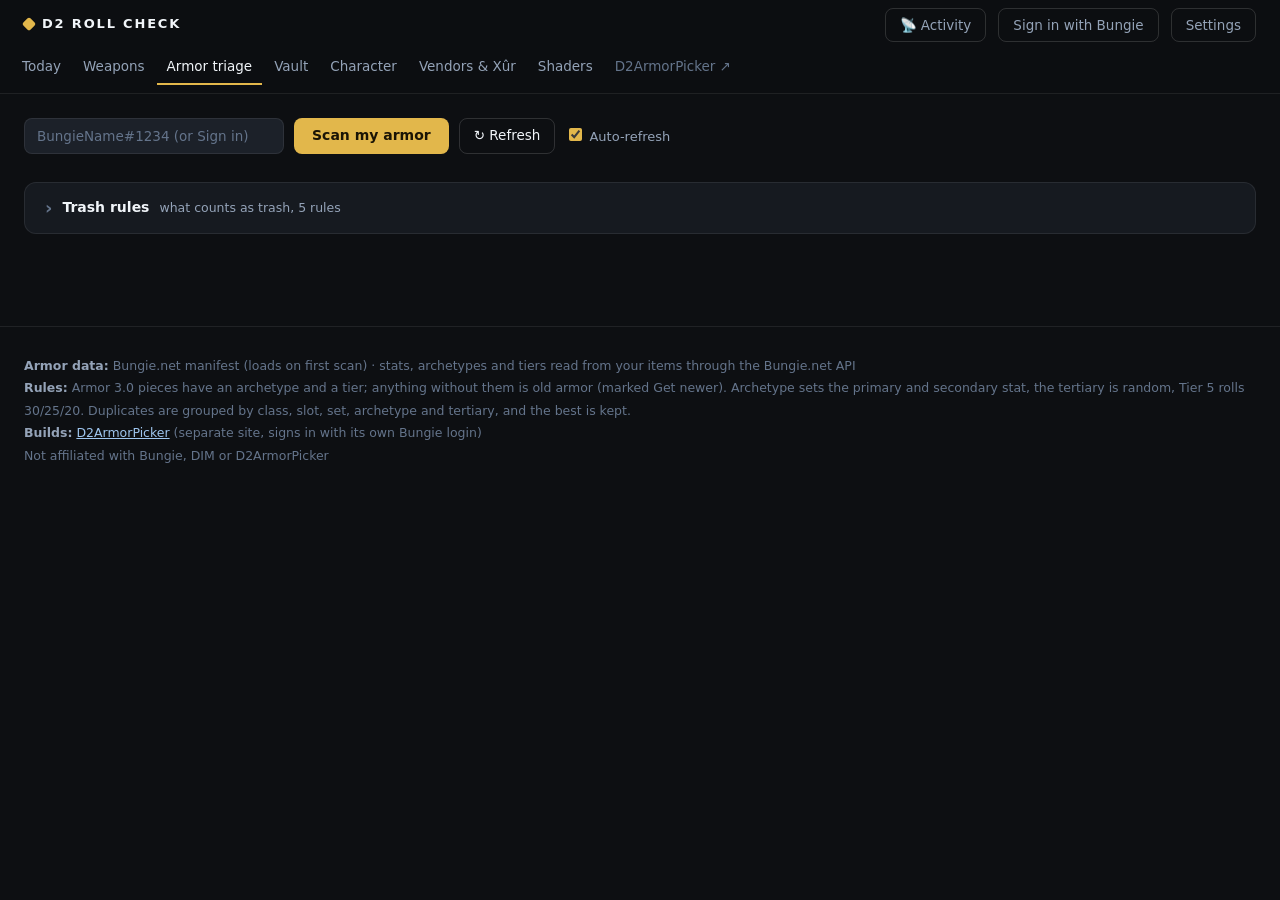
==== armor.html @ 3a16b79b "PvE vs PvP grades and graphs on every page, labels in postmaster and Activity, tier diamonds, space " ====
<!DOCTYPE html>
<html lang="en">
<head>
<meta charset="utf-8">
<meta name="viewport" content="width=device-width, initial-scale=1">
<title>D2 Roll Check · Armor triage</title>
<style>
  :root{ --bg:#0e1116; --panel:#161b22; --panel2:#1c232d; --line:#2a3340; --text:#e6e9ee; --dim:#8b95a5;
    --keep:#3fb37f; --trash:#d9534f; --legacy:#c98a2e; --review:#4aa3e8; --exotic:#ceae33; }
  *{box-sizing:border-box}
  body{margin:0;background:var(--bg);color:var(--text);font:14px/1.45 system-ui,-apple-system,"Segoe UI",Roboto,sans-serif}
  header{display:flex;align-items:center;gap:16px;padding:14px 22px;border-bottom:1px solid var(--line);background:var(--panel)}
  header h1{font-size:17px;margin:0;letter-spacing:.04em;text-transform:uppercase}
  .tabs{display:flex;gap:4px;margin-left:12px}
  .tab{background:none;border:1px solid transparent;color:var(--dim);padding:6px 12px;border-radius:6px;cursor:pointer;font:inherit;text-decoration:none}
  .tab.active{color:var(--text);border-color:var(--line);background:var(--panel2)}
  .spacer{flex:1}
  main{padding:18px 22px 20px;max-width:1500px;margin:0 auto}
  .bar{display:flex;flex-wrap:wrap;gap:10px;align-items:center;margin-bottom:12px}
  input,select{background:var(--panel2);border:1px solid var(--line);color:var(--text);padding:8px 10px;border-radius:6px;font:inherit}
  button.primary{background:#2f6fb0;border:0;color:#fff;padding:8px 16px;border-radius:6px;font:inherit;font-weight:600;cursor:pointer}
  button.primary:disabled{opacity:.5}
  button.ghost{background:none;border:1px solid var(--line);color:var(--dim);padding:7px 12px;border-radius:6px;font:inherit;cursor:pointer}
  button.ghost:hover{color:var(--text)}
  #status{color:var(--dim);font-size:13px;min-height:20px;margin-bottom:10px;white-space:pre-line}
  #status.err{color:var(--trash)}
  .dim-lbl{color:var(--dim);font-size:13px}
  .panel{background:var(--panel);border:1px solid var(--line);border-radius:8px;padding:12px 14px;margin-bottom:12px}
  .panel h3{margin:0 0 8px;font-size:14px}
  .rules{display:flex;flex-wrap:wrap;gap:6px 18px}
  .rules label{font-size:13px;display:flex;gap:6px;align-items:center}
  .help{font-size:12.5px;color:var(--dim);margin-top:8px}
  .chips{display:flex;gap:6px;flex-wrap:wrap}
  .chip{border:1px solid var(--line);background:var(--panel);color:var(--dim);padding:5px 11px;border-radius:999px;cursor:pointer;font-size:13px}
  .chip.on{color:var(--text);border-color:var(--text)} .chip b{margin-left:4px}
  .grid{display:grid;grid-template-columns:repeat(auto-fill,minmax(360px,1fr));gap:10px}
  .card{position:relative;background:var(--panel);border:1px solid var(--line);border-left:4px solid var(--dim);border-radius:8px;padding:12px 12px 12px 34px;display:flex;gap:12px}
  .card.keep{border-left-color:var(--keep)} .card.trash{border-left-color:var(--trash)}
  .card.legacy{border-left-color:var(--legacy)} .card.review{border-left-color:var(--review)}
  .card.picked{outline:2px solid #2fd3c8;outline-offset:-1px}
  .pickbox{position:absolute;left:9px;top:14px} .pickbox input{width:17px;height:17px;accent-color:#2fd3c8;cursor:pointer}
  .card img.icon{width:52px;height:52px;border-radius:4px;flex:none;background:#000}
  .card .body{flex:1;min-width:0}
  .top{display:flex;justify-content:space-between;gap:8px;align-items:baseline}
  .name{font-weight:650;font-size:15px}
  .meta{color:var(--dim);font-size:12px}
  .badge{font-size:11px;font-weight:700;letter-spacing:.06em;text-transform:uppercase;padding:2px 8px;border-radius:4px;white-space:nowrap}
  .badge.keep{background:var(--keep);color:#04140b} .badge.trash{background:var(--trash);color:#fff}
  .badge.legacy{background:var(--legacy);color:#1a1000} .badge.review{background:var(--review);color:#041320}
  .pills{display:flex;flex-wrap:wrap;gap:4px;margin-top:6px}
  .pill{font-size:11.5px;padding:1px 7px;border-radius:4px;border:1px solid var(--line);color:#c9d1db}
  .pill.tier5{border-color:#e8b84a;color:#e8b84a} .pill.tier4{border-color:#4aa3e8;color:#4aa3e8} .pill.exotic{border-color:var(--exotic);color:var(--exotic)}
  .stats{display:grid;grid-template-columns:repeat(6,1fr);gap:4px;margin-top:8px}
  .st{font-size:11px;color:var(--dim);text-align:center}
  .st b{display:block;font-size:13px;color:var(--text)} .st.arch b{color:#e8b84a} .st.tert b{color:#9fc6ef}
  .st i{display:block;height:3px;background:#2a3038;border-radius:2px;margin-top:2px;overflow:hidden} .st i span{display:block;height:100%;background:#c9d1db}
  .reason{font-size:12.5px;margin-top:6px}
  .mynote{font-size:12.5px;color:#e6d9a8;margin-top:4px}
  .actions{margin-top:8px;display:flex;gap:6px;flex-wrap:wrap;align-items:center}
  .actions button{background:none;border:1px solid var(--line);color:var(--dim);font:inherit;font-size:12px;padding:3px 8px;border-radius:4px;cursor:pointer}
  .actions button:hover{color:var(--text)} .actions button:disabled{opacity:.45;cursor:default}
  .tagboxes{display:flex;flex-wrap:wrap;gap:4px;flex-basis:100%}
  .tagbox{display:inline-flex;align-items:center;gap:4px;font-size:12px;padding:3px 8px;border:1px solid var(--line);border-radius:4px;color:var(--dim);cursor:pointer}
  .tagbox input{width:13px;height:13px;margin:0}
  .tagbox.on{color:var(--text)}
  .tagbox.on.t-favorite{border-color:#e8b84a;color:#e8b84a} .tagbox.on.t-keep{border-color:#3fb37f;color:#3fb37f}
  .tagbox.on.t-infuse{border-color:#4aa3e8;color:#4aa3e8} .tagbox.on.t-junk{border-color:#d9534f;color:#d9534f} .tagbox.on.t-archive{border-color:#8b95a5;color:#c9d1db}
  .tagapply{font:inherit;font-size:12px;padding:3px 10px;border-radius:4px;border:1px solid var(--line);background:none;color:var(--dim);cursor:pointer}
  .tagapply:disabled{opacity:.4;cursor:default}
  .tagapply.ready:not(:disabled){background:#2f6fb0;border-color:#2f6fb0;color:#fff;font-weight:600}
  body:not(.authed) .needauth{display:none!important}
  .bulkbar{position:fixed;left:50%;bottom:16px;transform:translateX(-50%);z-index:40;display:flex;flex-wrap:wrap;gap:8px;align-items:center;max-width:calc(100% - 32px);
    background:#161b22;border:1px solid #2fd3c8;border-radius:10px;padding:10px 14px;box-shadow:0 10px 30px #000c}
  .bulkbar .sep{width:1px;height:22px;background:var(--line)}
  .hidden{display:none!important}
  .pill.new{border-color:#2b6b50;color:#3fb37f} .pill.old{border-color:#7a5a1a;color:#e0a948}
  .card{cursor:pointer} .card:hover{border-color:#3a4656}
  .modal{position:fixed;inset:0;background:rgba(5,7,10,.78);z-index:50;display:flex;align-items:flex-start;justify-content:center;overflow:auto;padding:24px}
  .dpanel{position:relative;width:min(1200px,100%);background:#12161c;border:1px solid var(--line);border-radius:10px;padding:0 0 18px}
  .dhead{position:relative;display:flex;gap:14px;align-items:center;padding:18px 20px;border-bottom:1px solid var(--line);border-radius:10px 10px 0 0;background:linear-gradient(90deg,#12161cee 40%,#12161c99),var(--shot) center/cover}
  .dicon{width:64px;height:64px;border:2px solid #e8b84a;border-radius:4px}
  .dname{font-size:22px;font-weight:700;display:flex;gap:10px;align-items:center}
  .dclose{position:absolute;right:16px;top:16px}
  .dgrid{display:grid;grid-template-columns:280px 1fr 250px;gap:22px;padding:18px 20px}
  .dgrid h4{margin:0 0 10px;font-size:15px} .dgrid h4 small{color:var(--dim);font-weight:400;font-size:12px}
  .srow{margin-bottom:10px} .shead{display:flex;justify-content:space-between;font-size:13.5px;color:#c9d1db}
  .shead .a{color:#e8b84a} .shead .t{color:#9fc6ef}
  .sbar{position:relative;height:6px;background:#2a3038;border-radius:3px;margin-top:4px;overflow:hidden}
  .sbar i{position:absolute;left:0;top:0;bottom:0;background:#e6e9ee} .sbar i.mod{background:#4aa3e8;opacity:.6}
  table.cmp{width:100%;border-collapse:collapse;font-size:12.5px}
  table.cmp th,table.cmp td{padding:6px 6px;border-bottom:1px solid var(--line);text-align:center}
  table.cmp th:first-child,table.cmp td:first-child{text-align:left}
  table.cmp tr.me{background:#1c2a36} table.cmp tr{cursor:pointer} table.cmp tr:hover td{background:#18202a}
  .dside{display:flex;flex-direction:column;gap:8px} .dside button{width:100%}
  .dside textarea{width:100%;min-height:80px;background:var(--panel2);border:1px solid var(--line);color:var(--text);border-radius:6px;padding:8px;font:inherit;font-size:13px;resize:vertical}
  .verdictbox{border:1px solid var(--line);border-radius:8px;padding:10px 12px;margin-bottom:12px;font-size:13px}
  @media (max-width:1000px){ .dgrid{grid-template-columns:1fr} }
  .fgrid{display:grid;grid-template-columns:1fr 1fr;gap:8px 28px}
  .frow{display:flex;gap:10px;align-items:center;flex-wrap:wrap}
  .flbl{width:74px;flex:none;font-size:11.5px;letter-spacing:.08em;text-transform:uppercase;color:var(--dim)}
  .chip.cls-0.on{border-color:#d9534f;color:#ff8a85} .chip.cls-1.on{border-color:#4aa3e8;color:#8cc8ff} .chip.cls-2.on{border-color:#e8b84a;color:#f0d08a}
  .setpick{position:relative;flex:1;display:flex;flex-wrap:wrap;gap:4px;align-items:center;background:var(--panel2);border:1px solid var(--line);border-radius:6px;padding:4px 30px 4px 6px;min-height:38px}
  .setpick:focus-within{border-color:#2fd3c8}
  .setpick input{border:0;background:none;padding:4px;flex:1;min-width:120px;outline:none}
  .setchips{display:flex;flex-wrap:wrap;gap:4px}
  .setchip{background:#173a3a;color:#5fe3d8;border-radius:4px;padding:2px 8px;font-size:12.5px;display:inline-flex;gap:6px;align-items:center}
  .setchip b{cursor:pointer;font-weight:400}
  .sx{position:absolute;right:6px;top:6px;background:none;border:0;color:var(--dim);font-size:18px;cursor:pointer}
  .setlist{position:absolute;left:0;right:0;top:calc(100% + 4px);max-height:300px;overflow:auto;background:#161b22;border:1px solid var(--line);border-radius:8px;z-index:30;padding:6px;box-shadow:0 10px 24px #000a}
  .setopt{padding:8px 10px;border-radius:6px;cursor:pointer;font-size:13.5px;display:flex;justify-content:space-between}
  .setopt:hover{background:#222a35} .setopt.on{background:#173a3a;color:#5fe3d8} .setopt small{color:var(--dim)}
  .cov{border-collapse:collapse;font-size:12.5px;margin:6px 0 4px}
  .cov th,.cov td{padding:5px 8px;border:1px solid var(--line);text-align:center}
  .cov th{color:var(--dim);font-weight:500} .cov td:first-child{text-align:left;color:#c9d1db}
  .cov td.t5{background:#3a2f10;color:#e8b84a;font-weight:700} .cov td.t4{background:#12304a;color:#8cc8ff}
  .cov td.tlow{background:#1e2228;color:var(--dim)} .cov td.none{color:#6b4d4d}
  .cov td[data-f]{cursor:pointer} .cov td[data-f]:hover{outline:1px solid #2fd3c8}
  .getcols{display:grid;grid-template-columns:repeat(auto-fit,minmax(280px,1fr));gap:14px;margin-top:10px}
  .getbox{background:var(--panel2);border:1px solid var(--line);border-radius:8px;padding:10px 12px;font-size:13px}
  .getbox h4{margin:0 0 6px;font-size:13.5px} .getbox ul{margin:0;padding-left:18px} .getbox li{margin:3px 0}
  @media (max-width:1000px){ .fgrid{grid-template-columns:1fr} }
  .energy{display:flex;gap:10px;align-items:center;font-size:12.5px;color:var(--dim);margin-bottom:8px}
  .ebar{display:flex;gap:3px} .ebar i{width:16px;height:8px;border:1px solid #556;border-radius:2px} .ebar i.on{background:#e6e9ee;border-color:#e6e9ee}
  .modslots{display:flex;flex-wrap:wrap;gap:6px}
  .modslot{display:flex;gap:8px;align-items:center;background:var(--panel2);border:1px solid var(--line);border-radius:6px;padding:5px 9px 5px 5px;color:var(--text);font:inherit;font-size:12.5px;cursor:pointer;text-align:left;max-width:240px}
  .modslot img{width:34px;height:34px;border-radius:3px;flex:none} .modslot small{display:block;color:var(--dim);font-size:11px}
  .modslot.open{border-color:#2fd3c8} .modslot.new{border-color:#e8b84a;box-shadow:0 0 0 1px #e8b84a55}
  .modchanges{font-size:12.5px;color:#f0c060;margin-top:8px}
  .modpicker{margin-top:10px;border:1px solid var(--line);border-radius:8px;padding:8px;background:#0f1318}
  .modpicker input{width:100%;margin-bottom:8px}
  .mlist{display:grid;grid-template-columns:repeat(auto-fill,minmax(230px,1fr));gap:6px;max-height:320px;overflow:auto}
  .mopt{display:flex;gap:8px;align-items:flex-start;text-align:left;background:var(--panel2);border:1px solid var(--line);border-radius:6px;padding:6px;color:var(--text);font:inherit;font-size:12.5px;cursor:pointer}
  .mopt:hover{border-color:#3a4656} .mopt.on{border-color:#2fd3c8}
  .mopt img{width:32px;height:32px;border-radius:3px;flex:none} .mopt small{display:block;color:var(--dim)} .mopt em{display:block;color:#9aa4b2;font-style:normal;font-size:11.5px;margin-top:2px}
  .authbanner{display:flex;gap:14px;align-items:center;justify-content:center;background:#3a2a10;border-bottom:1px solid #6b4d16;color:#f0d08a;padding:9px 16px;font-size:13.5px}
  .authbanner.soon{background:#1f2a36;border-color:#2b4f6b;color:#9fc6ef}
  .eqbadge{display:inline-block;margin-top:4px;font-size:12px;font-weight:600;color:#ffd27a;background:#3a2a10;border:1px solid #6b4d16;border-radius:4px;padding:1px 8px}
  .actions button.uneq{color:#ffd27a;border-color:#6b4d16}
  .stream{position:fixed;top:0;right:0;bottom:0;width:390px;max-width:100%;background:#12161c;border-left:1px solid var(--line);z-index:48;display:flex;flex-direction:column;box-shadow:-10px 0 30px #0009}
  .stream-head{display:flex;gap:8px;align-items:center;padding:12px 14px;border-bottom:1px solid var(--line)}
  #streamList{overflow:auto;flex:1;padding:8px 10px 20px}
  .sev{border:1px solid var(--line);border-radius:8px;padding:8px 10px;margin-bottom:6px;font-size:12.5px;background:var(--panel)}
  .sev.info{color:var(--dim)} .sev.gone{color:#c9d1db}
  .sev.drop{display:flex;gap:10px} .sev.drop img{width:44px;height:44px;border-radius:4px;flex:none;background:#000}
  .sev.unseen{border-color:#2fd3c8}
  .sb-body{flex:1;min-width:0} .sb-top{display:flex;justify-content:space-between;gap:6px;align-items:baseline}
  .sw{float:right;color:var(--dim);font-size:11px;margin-left:8px}
  .sloc{margin-top:3px;color:#c9d1db} .sloc.pm{color:#ffd27a;font-weight:600}
  .sbtn{display:flex;gap:5px;flex-wrap:wrap;margin-top:6px}
  .sbtn button,.sbtn a{background:none;border:1px solid var(--line);color:var(--dim);font:inherit;font-size:12px;padding:2px 8px;border-radius:4px;cursor:pointer;text-decoration:none}
  .sbtn button:hover,.sbtn a:hover{color:var(--text)}
  .sb{font-size:10.5px;font-weight:700;letter-spacing:.05em;text-transform:uppercase;padding:1px 6px;border-radius:3px;white-space:nowrap;background:#3a4656;color:#fff}
  .sb-god{background:#e8b84a;color:#1a1300} .sb-close{background:#4aa3e8;color:#041320} .sb-trash{background:#d9534f}
  .sb-exotic{background:#ceae33;color:#1a1300} .sb-keep{background:#3fb37f;color:#04140b} .sb-legacy{background:#c98a2e;color:#1a1000} .sb-review{background:#4aa3e8;color:#041320}
  .scount{background:#2fd3c8;color:#04201e;border-radius:999px;padding:0 6px;font-size:11px;margin-left:4px}
  .eqbadge.pm{color:#9fe7ff;background:#10303a;border-color:#2b5f6b}
  .reason.dismantle{color:#ffb4b0}
  body.streampinned{padding-right:390px}
  body.streampinned .stream{box-shadow:none}
  body.streampinned .bulkbar{left:calc((100% - 390px) / 2)}
  body.streampinned .toast{left:calc((100% - 390px) / 2)}
  body.streampinned .modal{right:390px}
  #streamPin.on{color:#2fd3c8;border-color:#2fd3c8}
  header{flex-wrap:wrap;row-gap:8px} header h1,header .tab,header button,header select,header #authStatus{white-space:nowrap}
  .toast{position:fixed;top:78px;left:50%;transform:translateX(-50%);background:var(--keep);color:#03140c;padding:8px 16px;border-radius:6px;font-weight:600;opacity:0;transition:opacity .2s;pointer-events:none;z-index:70}
  .toast.show{opacity:1}
  .sitefoot{max-width:1500px;margin:30px auto 0;padding:16px 22px 160px;border-top:1px solid var(--line);color:var(--dim);font-size:12.5px;line-height:1.7}
  .sitefoot a{color:#9fc6ef} .sitefoot code{color:var(--text)}
  #charSel{padding:6px 8px;font-size:13px}
  .summary{display:grid;grid-template-columns:repeat(auto-fill,minmax(210px,1fr));gap:8px;margin-bottom:12px}
  .sum{background:var(--panel);border:1px solid var(--line);border-radius:8px;padding:10px 12px;font-size:13px}
  .sum b{font-size:18px;display:block}
  .skind{font-size:10px;color:var(--dim);border:1px solid var(--line);border-radius:3px;padding:0 5px;margin-right:4px;text-transform:uppercase;letter-spacing:.04em}
  .sb-new{background:#2fd3c8;color:#04201e}
  .metabar{display:flex; gap:6px; align-items:center; margin:10px 0 8px}
  .metanote{margin-left:auto; cursor:help}
  .mt{display:inline-block; font-size:10.5px; font-weight:700; padding:2px 7px; border-radius:6px; white-space:nowrap; cursor:help; border:1px solid transparent}
  .mt-S{background:rgba(226,183,75,.16); color:#E2B74B; border-color:rgba(226,183,75,.45)}
  .mt-A{background:rgba(63,179,127,.14); color:#5FD39B; border-color:rgba(63,179,127,.4)}
  .mt-B{background:rgba(91,168,230,.12); color:#8CC8FF; border-color:rgba(91,168,230,.35)}
  .mt-C{background:rgba(255,255,255,.04); color:#94A3B8; border-color:rgba(255,255,255,.12)}
  .mpill{display:inline-block; font-size:10px; font-weight:700; padding:1px 6px; border-radius:999px; margin-left:4px; border:1px solid transparent; vertical-align:1px; cursor:help}
  table.cov.spot td.want{box-shadow:inset 0 0 0 2px rgba(226,183,75,.55); background:rgba(226,183,75,.08); color:#E2B74B}
  .metasum{margin:6px 0 2px; color:#E2B74B}
  .setwhy{font-size:12px; color:#CBD5E1; margin:2px 0}
  .setmiss{margin-top:10px; padding-top:8px; border-top:1px solid var(--line); display:flex; flex-direction:column; gap:4px}
  .setmrow{font-size:12.5px}
  .setbar{display:flex; align-items:center; gap:8px; flex-wrap:wrap; margin-bottom:6px} .setbar h4{margin:0} .setbar .chips{margin-left:auto; display:flex; gap:4px} .setbar .chip{font-size:11px; padding:2px 8px}
  .getbox ul.setprog{list-style:none; padding:0; margin:0} .setrow{padding:12px 0; border-top:1px solid var(--line); margin:0} .setrow:first-child{border-top:0; padding-top:4px} .setrow.hidden{display:none}
  .sethead{display:flex; align-items:baseline; gap:6px; flex-wrap:wrap} .setcount{font-variant-numeric:tabular-nums; font-weight:700}
  .setbadges{display:flex; gap:5px; align-items:center; flex-wrap:wrap; margin:4px 0 3px} .setsrc{font-size:11.5px}
  .sbadge{display:inline-block; font-size:10.5px; font-weight:700; padding:1px 7px; border-radius:6px; white-space:nowrap; cursor:help; border:1px solid transparent}
  .mt-none{background:transparent; color:#64748B; border:1px dashed rgba(255,255,255,.14); font-weight:600}
  .setbonus{display:flex; flex-direction:column; gap:1px; font-size:12px; color:#AEB8C6; margin:2px 0} .setbonus b{color:#E2E8F0; font-size:11px; margin-right:2px}
  @media (min-width:900px){ .getcols{grid-template-columns:repeat(2,minmax(0,1fr))} }
  @media (min-width:1200px){ .getcols{grid-template-columns:minmax(0,1.1fr) minmax(0,1.1fr) minmax(0,.8fr)} }
  .getcols{gap:20px; margin-top:16px; align-items:start} .getcols>.getbox{padding:20px}
  .getcols .getbox h4{font-size:14px}
  .noT5{display:flex; align-items:center; gap:8px; flex-wrap:wrap; margin-top:14px; padding:10px 14px; border:1px solid rgba(226,183,75,.3); background:rgba(226,183,75,.06); border-radius:8px; font-size:13px}
  .noT5 b{margin-right:4px; color:#E2B74B} .noT5s{padding:2px 9px; border-radius:999px; background:rgba(255,255,255,.05); border:1px solid var(--line); font-size:12px}
  .setfilt{display:flex; gap:8px; align-items:center; flex-wrap:wrap; margin:4px 0 8px} .setfilt input{flex:1; min-width:120px; padding:5px 9px; font-size:12.5px} .setfilt .chip{font-size:11px; padding:2px 8px}
  .sname{cursor:help; min-width:0; overflow:hidden; text-overflow:ellipsis; white-space:nowrap}
  ul.toplist{list-style:none; padding:0; margin:0; display:flex; flex-direction:column; gap:8px}
  .toprow{padding:12px 14px; border:1px solid var(--line); border-radius:8px; background:rgba(255,255,255,.02); margin:0}
  .toprow .twhy{margin:6px 0 6px} .tfoot{display:flex; justify-content:space-between; gap:8px; font-size:11.5px; color:var(--dim)} .tfoot .setcount{font-weight:600}
  .shint{margin-top:10px; font-size:11.5px}
  .oxslot{margin-top:12px} .oxslot:first-of-type{margin-top:4px}
  .oxhead{font-size:10.5px; font-weight:700; letter-spacing:.08em; text-transform:uppercase; color:var(--dim); padding-bottom:4px; border-bottom:1px solid var(--line); margin-bottom:4px}
  .oxrow{display:flex; align-items:center; gap:6px; padding:5px 0; font-size:13px}
  .getcols>.getbox{min-width:0}
  .sethead .setcount{margin-left:2px} .setcount.c4{color:var(--keep)} .setcount.c2{color:#8CC8FF} .setcount.c1{color:#CBD5E1} .setcount.c0{color:#64748B}
  .sready{font-size:11.5px} .sready.c4{color:var(--keep)} .sready.c2{color:#8CC8FF} .sready.c1{color:var(--dim)}
  .spills{margin-left:auto; display:inline-flex; gap:3px; white-space:nowrap} .spills .mpill{margin-left:0}
  .setbon1{font-size:11.5px; color:#AEB8C6; white-space:nowrap; overflow:hidden; text-overflow:ellipsis; cursor:help; margin-top:2px} .setbon1 b{color:#E2E8F0; font-size:10.5px}
  .smiss{font-size:11.5px; margin-top:4px; color:var(--dim)}
  .twhy{font-size:12px; color:#CBD5E1; display:-webkit-box; -webkit-line-clamp:1; -webkit-box-orient:vertical; overflow:hidden; margin-top:2px; cursor:help}
  .tmeta{display:flex; gap:8px; min-width:0; white-space:nowrap} .tmeta .tsrc{flex:none} .tmeta .setbon1{margin:0; min-width:0} .tmeta .tsrc + .setbon1::before{content:'·'; margin-right:8px; color:var(--dim)}
  .trank{display:inline-grid; place-items:center; min-width:18px; height:18px; border-radius:5px; background:rgba(255,255,255,.06); font-size:11px; font-weight:700; color:#CBD5E1}
  .mpill.mt-none{background:transparent; color:#64748B; border:1px dashed rgba(255,255,255,.14)}
  .dupn{display:inline-block; font-size:11px; font-weight:700; padding:0 6px; border-radius:999px; background:rgba(226,183,75,.14); color:#E2B74B; margin-left:2px}
</style>
<link rel="stylesheet" href="theme.css">
<script src="config.js" onerror="this.remove()"></script>
<script src="rating.js"></script>
</head>
<body>
<header>
  <h1><a class="brand" href="index.html#home" title="Home overview">D2 Roll Check</a></h1>
  <nav class="tabs">
    <a class="nav" href="today.html">Today</a>
    <a class="nav" href="index.html#weapons">Weapons</a>
    <a class="nav active" href="armor.html">Armor triage</a>
    <a class="nav" href="vault.html">Vault</a>
    <a class="nav" href="character.html">Character</a>
    <a class="nav" href="vendors.html">Vendors &amp; Xûr</a>
    <a class="nav" href="shaders.html">Shaders</a>
    <a class="nav ext" href="https://d2armorpicker.com/" target="_blank" rel="noopener" title="Build loadouts from the armor you keep">D2ArmorPicker ↗</a>
  </nav>
  <div class="spacer"></div>
  <span id="authStatus" class="dim-lbl"></span>
  <select id="charSel" class="hidden" title="Character to pull armor to"></select>
  <button class="ghost" id="btnStream" title="New drops and dismantles">📡 Activity<b id="streamCount" class="scount hidden"></b></button>
  <button class="ghost" id="btnAuth">Sign in with Bungie</button>
  <a class="navbtn" href="index.html#settings" title="API key and lists are set on the Weapons page">Settings</a>
</header>
<div id="stream" class="stream hidden">
  <div class="stream-head"><b>📡 Activity Stream</b><span style="flex:1"></span>
    <label class="dim-lbl"><input type="checkbox" id="streamMute"> Mute pop-ups</label>
    <button class="ghost" id="streamPin" title="Dock the panel and move the page over so nothing is hidden">📌 Pin</button>
    <button class="ghost" id="streamClear">Clear</button><button class="ghost" id="streamClose">✕</button></div>
  <div class="dim-lbl" style="padding:0 14px 8px">New weapon and armor drops and dismantles found by each refresh. Tracks both on every page.</div>
  <div id="streamList"></div>
</div>
<div id="authBanner" class="authbanner hidden"><span id="authBannerText"></span><button class="primary" id="authBannerBtn">Sign in again</button></div>
<main>
  <div id="status"></div>
  <div class="bar">
    <input id="bungieName" placeholder="BungieName#1234 (or Sign in)" style="min-width:260px">
    <button class="primary" id="btnScan">Scan my armor</button>
      <button class="ghost" id="btnRefresh2" title="Re-read your inventory from Bungie (keeps your filters)">↻ Refresh</button>
      <label class="dim-lbl" title="Re-reads your inventory when you switch back to this tab, and every 60 seconds while it's open"><input type="checkbox" id="autoRefresh"> Auto-refresh</label>
      <span class="dim-lbl" id="lastScan"></span>
  </div>

  <details class="panel drawer">
    <summary>Trash rules <span class="dim-lbl">what counts as trash, 5 rules</span></summary>
    <div class="drawer-body">
    <div class="rules">
      <label><input type="checkbox" id="rDupes" checked> Duplicates: same class, slot, set, archetype and tertiary stat. Keep the best, trash the rest</label>
      <label><input type="checkbox" id="rOutclassed" checked> Tier 1 and 2 pieces when you own a Tier 4+ with the same class, slot and archetype</label>
      <label><input type="checkbox" id="rLegacy"> Old armor (pre Edge of Fate, no archetype): mark as Trash instead of Get newer</label>
      <label><input type="checkbox" id="rExoticDupes" checked> Duplicate exotics: keep the best copy of each</label>
      <label><input type="checkbox" id="rLocked" checked> Never trash locked pieces</label>
    </div>
    <div class="help">Stats are compared without mods, masterwork or tuning, so two pieces are judged on their real roll. "Best" means higher tier, then higher total stats, then higher power. Exotic class items are marked Review because their value is the perk pair, not stats.</div>
  </div>
  </details>

  <div id="summary" class="summary hidden"></div>

  <div class="panel hidden" id="getPanel">
    <div class="bar" style="margin:0 0 6px"><h3 style="margin:0">Gear to get</h3><div class="chips" id="getTabs"></div></div>
    <div id="getBody"></div>
  </div>

  <div class="panel hidden" id="toolbar">
    <div class="fgrid">
      <div class="frow"><span class="flbl">Class</span><div class="chips" id="fCls"></div></div>
      <div class="frow"><span class="flbl">Slot</span><div class="chips" id="fSlot"></div></div>
      <div class="frow"><span class="flbl">Rarity</span><div class="chips" id="fRar"></div></div>
      <div class="frow"><span class="flbl">Set</span><div class="setpick" id="setPick"><div class="setchips" id="setChips"></div><input id="setInput" placeholder="Type or pick sets..." autocomplete="off"><button class="sx" id="setClear" title="Clear sets">×</button><div class="setlist hidden" id="setList"></div></div></div>
      <div class="frow"><span class="flbl">Type</span><div class="chips" id="fFeat"></div></div>
      <div class="frow"><span class="flbl">Archetype</span><div class="chips" id="fArch"></div></div>
      <div class="frow"><span class="flbl">Verdict</span><div class="chips" id="vChips"></div></div>
      <div class="frow"><span class="flbl">Search</span><input id="filterText" placeholder="name, archetype, set, stat" style="flex:1">
        <select id="sort"><option value="verdict">Sort: verdict</option><option value="group">Sort: class, slot, archetype</option><option value="total">Sort: total stats</option><option value="tier">Sort: tier</option><option value="set">Sort: set</option></select>
        <button class="ghost" id="fReset">Reset filters</button></div>
    </div>
    <div id="fCount" class="dim-lbl" style="margin:8px 0 10px"></div>
    <div class="bar" style="margin:0">
      <button class="ghost needauth" id="btnPullTrash" title="Moves trash for the selected character's class to that character, up to 9 per slot, so you can dismantle it in game">⬇ Pull trash to character</button>
      <button class="ghost needauth" id="btnLockKeep">🔒 Lock all keepers</button>
    </div>
    <details class="drawer" style="margin-top:12px;border:1px solid var(--line);border-radius:var(--radius-sm)">
      <summary>DIM sync <span class="dim-lbl">CSV export for DIM, copy DIM searches</span></summary>
      <div class="drawer-body">
        <button class="ghost" id="btnCsv">Export DIM tags (CSV)</button>
        <button class="ghost" id="btnSearchTrash">Copy DIM search: trash armor</button>
        <button class="ghost" id="btnSearchKeep">Copy DIM search: keepers</button>
        <label class="dim-lbl"><input type="checkbox" id="tagLockSync"> Apply also locks favorite/keep, unlocks junk</label>
        <div class="help">Suggested tags: keepers get no tag (or what you set), trash gets <b>junk</b>. Tick tags on a card and click Apply to change them. To send tags to DIM: Export, then in DIM Settings → Spreadsheets → Import tags/notes from CSV. After clearing trash, open <a href="https://d2armorpicker.com/" target="_blank" rel="noopener" style="color:#9fc6ef">D2ArmorPicker</a> to build loadouts from what's left.</div>
      </div>
    </details>
  </div>

  <div class="grid" id="grid"></div>
</main>
<footer class="sitefoot" id="sitefoot">Data: Bungie.net API</footer>

<div id="detail" class="modal hidden"><div class="dpanel" id="dbody"></div></div>
<div id="bulkbar" class="bulkbar hidden">
  <b id="bulkCount">0 selected</b>
  <span class="dim-lbl">Tag:</span><span id="bulkTags" class="tagboxes" style="flex-basis:auto"></span>
  <span class="sep"></span>
  <button class="ghost needauth" id="bulkLock">🔒 Lock</button>
  <button class="ghost needauth" id="bulkUnlock">🔓 Unlock</button>
  <button class="ghost needauth" id="bulkPull">Pull</button>
  <button class="ghost needauth" id="bulkVault">To vault</button>
  <span class="sep"></span>
  <button class="ghost" id="bulkAll">Select all shown</button>
  <button class="ghost" id="bulkNone">Clear selection</button>
</div>

<script>
/* ===================== shared helpers (same storage as the Weapons page) ===================== */
const $ = id => document.getElementById(id);
const esc = s => String(s ?? '').replace(/[&<>"]/g, c => ({ '&':'&amp;', '<':'&lt;', '>':'&gt;', '"':'&quot;' }[c]));
// Hosted site: config.js (written by the deploy workflow from repo secrets) supplies the shared Bungie app's key and client_id.
// When it's there it wins over anything saved in this browser; without it (localhost) Settings works as before.
const SITE_CFG = window.D2RC_CONFIG || {};
const SHARED_APP = !!(SITE_CFG.apiKey && SITE_CFG.clientId);
const ls = { get: k => { if (SHARED_APP && (k === 'apiKey' || k === 'clientId')) return SITE_CFG[k]; try { return localStorage.getItem(k); } catch { return null; } }, set: (k, v) => { try { localStorage.setItem(k, v); } catch {} } };
const sleep = ms => new Promise(r => setTimeout(r, ms));
function setStatus(msg, err){ const s = $('status'); s.textContent = msg; s.className = err ? 'err' : ''; }
function toast(msg){
  let t = document.querySelector('.toast');
  if (!t){ t = document.createElement('div'); t.className = 'toast'; document.body.appendChild(t); }
  t.textContent = msg; t.classList.add('show'); clearTimeout(t._h); t._h = setTimeout(() => t.classList.remove('show'), 2500);
}
async function copyText(text, msg){ try { await navigator.clipboard.writeText(text); toast(msg || 'Copied'); } catch { prompt('Copy this:', text); } }

function idb(){ return new Promise((res, rej) => { const r = indexedDB.open('d2rollcheck', 1); r.onupgradeneeded = () => r.result.createObjectStore('kv'); r.onsuccess = () => res(r.result); r.onerror = () => rej(r.error); }); }
async function cacheGet(k){ try { const db = await idb(); return await new Promise(res => { const q = db.transaction('kv').objectStore('kv').get(k); q.onsuccess = () => res(q.result); q.onerror = () => res(undefined); }); } catch { return undefined; } }
async function cacheSet(k, v){ try { const db = await idb(); await new Promise(res => { const t = db.transaction('kv', 'readwrite'); t.objectStore('kv').put(v, k); t.oncomplete = res; t.onerror = res; }); } catch {} }

async function net(url, what, opts){
  try { return await fetch(url, opts); }
  catch (e){ console.error('Fetch failed for', what, url, e); throw new Error('Could not download ' + what + '.\nURL: ' + url + '\nUsually an ad blocker, browser shield or firewall. Press F12, Console tab, for the exact reason.'); }
}
const auth = {
  get(){ try { return JSON.parse(ls.get('auth') || 'null'); } catch { return null; } },
  set(v){ ls.set('auth', v ? JSON.stringify(v) : ''); },
  valid(){ const a = this.get(); return !!(a && a.token && a.exp > Date.now() + 60e3); }
};
function updateAuthUi(){
  const ok = auth.valid(), a = auth.get();
  $('btnAuth').textContent = ok ? 'Sign out' : 'Sign in with Bungie';
  $('authStatus').textContent = ok ? 'Signed in until ' + new Date(a.exp).toLocaleTimeString([], { hour: 'numeric', minute: '2-digit' }) : '';
  $('charSel').classList.toggle('hidden', !ok || !state.chars.length);
  document.body.classList.toggle('authed', ok);
  // sign-in lasts about an hour: warn 5 minutes before, and say clearly when it has run out
  const b = $('authBanner');
  if (b){
    const left = a && a.token ? a.exp - Date.now() : null;
    if (a && a.token && !ok){
      b.className = 'authbanner'; $('authBannerText').textContent = 'Your Bungie sign-in expired (it lasts about an hour), so Pull, Lock and Apply are hidden.';
      $('authBannerBtn').textContent = 'Sign in again';
    } else if (ok && left < 5 * 60e3){
      b.className = 'authbanner soon'; $('authBannerText').textContent = 'Bungie sign-in ends in ' + Math.max(1, Math.round(left / 60e3)) + ' min. Sign in again now to keep Pull and Lock working.';
      $('authBannerBtn').textContent = 'Renew sign-in';
    } else b.className = 'authbanner hidden';
  }
}
$('authBannerBtn').onclick = () => { if (auth.valid()) auth.set(Object.assign(auth.get(), { exp: 0 })); $('btnAuth').click(); };
setInterval(() => { const was = document.body.classList.contains('authed'); updateAuthUi(); if (was !== auth.valid() && state.items.length) render(); }, 20e3);
$('btnAuth').onclick = () => {
  if (auth.valid()){ auth.set(null); ls.set('authAuto', ''); updateAuthUi(); setStatus('Signed out.'); return; }
  const cid = ls.get('clientId');
  if (!cid || !ls.get('apiKey')){ setStatus('Add your API key and OAuth client_id in Settings on the Weapons page first.', true); return; }
  if (location.protocol !== 'https:'){ setStatus('Bungie sign-in needs https. Open the hosted site, or run start-server-https.ps1 and use https://localhost:8443 on this PC.', true); return; }
  const st = Math.random().toString(36).slice(2) + Date.now().toString(36);
  try { sessionStorage.setItem('oauthState', st); sessionStorage.setItem('returnTo', 'armor.html'); } catch {}
  location.href = 'https://www.bungie.net/en/OAuth/Authorize?client_id=' + encodeURIComponent(cid) + '&response_type=code&state=' + st;
};
async function bungie(path, body, plainBody){
  const key = ls.get('apiKey');
  if (!key) throw new Error('Add your Bungie API key in Settings on the Weapons page first.');
  const headers = { 'X-API-Key': key };
  if (body && !plainBody) headers['Content-Type'] = 'application/json';
  if (auth.valid()) headers.Authorization = 'Bearer ' + auth.get().token;
  const r = await net('https://www.bungie.net/Platform' + path, 'Bungie API (' + path.split('/').slice(0, 3).join('/') + ')', { method: body ? 'POST' : 'GET', headers, cache: 'no-store', body: body ? JSON.stringify(body) : undefined });
  let j; try { j = await r.json(); } catch { throw new Error('Bungie API returned HTTP ' + r.status + '. Check that your API key Origin Header matches ' + location.origin); }
  if (j.ErrorCode !== 1) throw new Error(j.Message || j.ErrorStatus || 'Bungie API error');
  return j.Response;
}
async function bungieAction(path, body){
  if (!auth.valid()) throw new Error('Sign in with Bungie first (top right).');
  try { return await bungie(path, body); } catch (e){ if (/Could not download/.test(e.message)) return await bungie(path, body, true); throw e; }
}
const entMem = new Map();
async function ent(type, hash){
  const k = type + ':' + hash;
  if (entMem.has(k)) return entMem.get(k);
  const p = (async () => {
    const c = await cacheGet('ent:' + k);
    if (c && c.v === state.manVer) return c.d;
    let d, lastErr;
    for (const wait of [0, 1500, 4000]){
      if (wait) await sleep(wait);
      try { d = await bungie('/Destiny2/Manifest/' + type + '/' + hash + '/'); lastErr = null; break; }
      catch (e){ lastErr = e; if (!/origin|throttl|busy|unavailable|try again|Could not download/i.test(e.message)) break; }
    }
    if (lastErr) throw lastErr;
    await cacheSet('ent:' + k, { v: state.manVer, d });
    return d;
  })();
  entMem.set(k, p);
  try { return await p; } catch (e){ entMem.delete(k); throw e; }
}
async function entMany(type, hashes){
  const out = {}, list = [...new Set(hashes.filter(Boolean))];
  for (let i = 0; i < list.length; i += 8) await Promise.all(list.slice(i, i + 8).map(async h => { try { out[h] = await ent(type, h); } catch (e){ console.warn(type, h, e.message); } }));
  return out;
}

/* ===================== armor data ===================== */
const STATS = ['Weapons', 'Health', 'Class', 'Grenade', 'Super', 'Melee'];
const SHORT = { Weapons: 'Wpn', Health: 'Hlth', Class: 'Class', Grenade: 'Gren', Super: 'Super', Melee: 'Melee' };
// archetype -> [primary, secondary]
const ARCH = { Siegebreaker: ['Health', 'Grenade'], Bulwark: ['Health', 'Class'], Brawler: ['Melee', 'Health'], Skirmisher: ['Melee', 'Weapons'],
  Grenadier: ['Grenade', 'Super'], Demolitionist: ['Grenade', 'Class'], Colossus: ['Super', 'Health'], Paragon: ['Super', 'Melee'],
  Reaver: ['Class', 'Melee'], Specialist: ['Class', 'Weapons'], Gunner: ['Weapons', 'Grenade'], Powerhouse: ['Weapons', 'Super'] };
const SLOT = { 3448274439: 'Helmet', 3551918588: 'Arms', 14239492: 'Chest', 20886954: 'Legs', 1585787867: 'Class item' };
const SLOT_ORDER = ['Helmet', 'Arms', 'Chest', 'Legs', 'Class item'];

/* ===================== community meta (PvE / PvP) =====================
   Opinion, not Bungie data. Derived Nov 2026 from published stat priorities and verdicts after Monument of Triumph (9.7.0):
   PvE: Powerhouse called the consensus best archetype for endgame DPS (Weapons + Super); Weapons the most useful PvE stat;
        Class + Weapon for high-tier raids, Class + Melee for high-tier solo, Super + Grenade for regular raids; Health mostly ignored in PvE.
   PvP: Weapons 150+, then Super 70-100, then Health 120-150, then Class / Grenade / Melee by playstyle.
   Update these tables when the meta moves; CLAUDE.md documents them. */
const META_TIER = { S: 'Top Pick', A: 'Strong', B: 'Niche', C: 'Skip' };
const META_ARCH = {
  Powerhouse:    { pve: ['S', 'Weapons + Super: the consensus best endgame PvE DPS pairing. More weapon damage and faster Super.'],
                   pvp: ['S', 'Weapons + Super are the top two PvP stats: gunfight damage and handling, plus a Super you actually get in Trials.'] },
  Gunner:        { pve: ['S', 'Weapons is the most useful PvE stat; Grenade adds ability uptime for add clear.'],
                   pvp: ['S', 'Weapons primary is the core of the PvP meta (150+ recommended); Grenade is a nice extra.'] },
  Specialist:    { pve: ['A', 'Class + Weapons is the high-tier raid pairing: class ability uptime for survival plus weapon damage.'],
                   pvp: ['A', 'Weapons secondary plus Class for dodge, barricade or rift uptime (60-80 is the usual target).'] },
  Grenadier:     { pve: ['A', 'Grenade + Super is the regular-raid pairing: fast Supers and grenade loops. Less dominant since ability spam was reduced.'],
                   pvp: ['B', 'Super helps; Grenade fits grenade or grapple builds, but no Weapons stat for gunfights.'] },
  Reaver:        { pve: ['A', 'Class + Melee is the high-tier solo pairing: class ability and melee uptime for solo survival.'],
                   pvp: ['C', 'Neither Weapons, Super nor Health. Skip unless you run a melee or class ability build.'] },
  Demolitionist: { pve: ['B', 'Grenade + Class suits grenade-loop builds that lean on class ability uptime.'],
                   pvp: ['C', 'Misses all three core PvP stats (Weapons, Super, Health).'] },
  Paragon:       { pve: ['B', 'Super primary is good for burst damage phases; Melee secondary only helps melee builds.'],
                   pvp: ['B', 'Super is the second PvP priority, but Melee secondary adds little to gunfights.'] },
  Skirmisher:    { pve: ['B', 'Melee + Weapons for melee builds that still shoot; weapons only at 25.'],
                   pvp: ['A', 'Weapons secondary plus Melee for smoke or melee-heavy PvP builds.'] },
  Brawler:       { pve: ['B', 'Melee primary for melee builds; Health secondary is mostly wasted in PvE.'],
                   pvp: ['B', 'Health helps regeneration and flinch; Melee fits melee builds. No Weapons.'] },
  Colossus:      { pve: ['C', 'Super is useful but Health is mostly ignored in PvE endgame.'],
                   pvp: ['A', 'Super + Health are PvP priorities two and three: Super uptime and faster regeneration.'] },
  Bulwark:       { pve: ['C', 'Health primary is the least valued PvE stat; only for survival-first builds.'],
                   pvp: ['B', 'Health 120-150 is a PvP target and Class helps, but no Weapons or Super.'] },
  Siegebreaker:  { pve: ['C', 'Health primary wastes the biggest stat on the least valued PvE stat.'],
                   pvp: ['B', 'Health for regeneration and flinch plus Grenade; no Weapons or Super.'] },
};
/* Armor sets: drop source for every set we know, plus community PvE / PvP tiers ONLY where a published guide gave a verdict.
   Sets with no verdict show "Not rated" rather than a guessed tier. Sources (Nov 2026): Nerd's Chalk dungeon set ranking (Jun 2026),
   gamingpromax best set bonuses (verified Nov 13 2026), gamer.org best set bonuses (Jul 2026), bo3.gg, blueberries.gg set list (sources).
   Bonus text (2-piece / 4-piece) is read live from Bungie's manifest, so it is always exact for your game version. */
const SET_TIER = { S: 'Top Set', A: 'Strong', B: 'Niche', C: 'Filler' };
const META_SETS = [
  // ---- rated ----
  { re: /techeun|shattered throne/i, name: "Techeun's Regalia", src: 'Shattered Throne (dungeon)', pve: 'S', pvp: '', why: 'One of the strongest defensive sets; a top solo dungeon survival pick.' },
  { re: /exodus down/i, name: 'Exodus Down', src: 'Nessus', pve: 'S', pvp: '', why: 'Strongest general PvE survivability: heals and resists whenever Armor Charge changes.' },
  { re: /iron battalion/i, name: 'Iron Battalion', src: 'Iron Banner', pve: 'S', pvp: 'B', why: 'Best Super uptime: Super energy back after kills in Super, plus Primary damage vs non-bosses.' },
  { re: /apostate/i, name: "Apostate's Blade", src: 'Pit of Heresy (dungeon)', pve: 'S', pvp: '', why: 'Rated top tier in the dungeon set ranking.' },
  { re: /dark age/i, name: 'Dark Age', src: "Warlord's Ruin (dungeon)", pve: 'S', pvp: '', why: 'Rated top tier in the dungeon set ranking.' },
  { re: /taken king/i, name: 'Taken King', src: 'Ghosts of the Deep (dungeon)', pve: 'S', pvp: '', why: 'Rated top tier in the dungeon set ranking.' },
  { re: /\bcoda\b|kingdom of/i, name: 'CODA', src: 'Prophecy (dungeon), Trials', pve: 'A', pvp: '', why: 'Ability focused: alternating Light and Dark final blows grant energy and damage resistance.' },
  { re: /^promised/i, name: 'Promised', src: "Salvation's Edge (raid)", pve: 'A', pvp: '', why: 'Flexible endgame PvE for raids and Nightfalls.' },
  { re: /atheon/i, name: "Atheon's Memory", src: 'Vault of Glass (raid)', pve: 'A', pvp: '', why: 'Neutral Orb generation during sustained damage.' },
  { re: /dreambane/i, name: 'Dreambane', src: 'Moon', pve: 'A', pvp: '', why: 'Self sustain for close range, aggressive play.' },
  { re: /great hunt/i, name: 'Great Hunt', src: 'Last Wish (raid)', pve: 'A', pvp: '', why: 'Heavy ammo generation for grenade builds.' },
  { re: /flain|flame/i, name: 'Flain', src: 'Sundered Doctrine (dungeon)', pve: 'A', pvp: '', why: 'Rated very good in the dungeon set ranking.' },
  { re: /yearning echo/i, name: 'Yearning Echo', src: 'Grasp of Avarice (dungeon)', pve: 'B', pvp: '', why: 'Pickup stacks for damage reduction and reload, Strand Tangle synergy. Guides split on it.' },
  { re: /sage protector/i, name: 'Sage Protector', src: 'Equilibrium (dungeon)', pve: 'B', pvp: '', why: 'Sword builds only: Sword hits return ability energy, guard boosts Sword damage.' },
  { re: /nezarec/i, name: "Nezarec's Nightmare", src: 'Root of Nightmares (raid)', pve: 'B', pvp: '', why: 'For debuff and Devour builds, not a general pick.' },
  { re: /spacewalk/i, name: 'Spacewalk', src: "Vesper's Host (dungeon)", pve: 'B', pvp: '', why: 'Niche in the dungeon set ranking.' },
  { re: /tex mechanica|tm custom/i, name: 'Tex Mechanica Custom', src: 'Spire of the Watcher (dungeon)', pve: 'B', pvp: 'B', why: 'Niche; better in PvP than PvE.' },
  { re: /last discipline/i, name: 'Last Discipline', src: 'Crucible Ops', pve: 'B', pvp: 'B', why: 'Freshly drawn or reloaded weapons heal you.' },
  { re: /\bsrl\b|sparrow racing|^circuit/i, name: 'SRL / Circuit', src: 'SRL', pve: 'B', pvp: 'B', why: 'Best movement set.' },
  { re: /deep explorer/i, name: 'Deep Explorer', src: 'Duality (dungeon)', pve: 'C', pvp: '', why: 'Rated skip in the dungeon set ranking.' },
  { re: /descending echo/i, name: 'Descending Echo', src: '', pve: 'C', pvp: '', why: 'Rated broken, avoid, in the dungeon set ranking.' },
  { re: /cruel electrum/i, name: 'Cruel Electrum', src: 'Trials of Osiris', pve: '', pvp: 'S', why: 'Best Trials set.' },
  { re: /triumphal anthem/i, name: 'Triumphal Anthem', src: 'Crucible Ops', pve: '', pvp: 'A', why: 'Slide PvP: sliding grabs ammo, speeds reload and handling, and grants damage resistance.' },
  { re: /per audacia/i, name: 'Per Audacia', src: 'Competitive Crucible', pve: '', pvp: 'A', why: 'Movement: Primary kills stack Mobility, range and handling; more sprint and slide.' },
  { re: /twofold crown/i, name: 'Twofold Crown', src: 'Trials of Osiris', pve: '', pvp: 'A', why: 'Picking up ammo instantly restores part of your health.' },
  { re: /new demotic/i, name: 'New Demotic', src: 'Trials of Osiris', pve: '', pvp: 'A', why: 'Sliding grants flinch resistance for Primary weapons.' },
  // ---- source only (no published verdict yet) ----
  { re: /pantheos/i, name: 'Pantheos Resplendent', src: 'Pantheon' },
  { re: /wayward psyche/i, name: 'Wayward Psyche', src: 'Epic Desert Perpetual (raid)' },
  { re: /collective psyche/i, name: 'Collective Psyche', src: 'Desert Perpetual (raid)' },
  { re: /crota/i, name: "Crota's Memory", src: "Crota's End (raid)" },
  { re: /ory.?x/i, name: "Ory'x Memory", src: "King's Fall (raid)" },
  { re: /resonant fury/i, name: 'Resonant Fury', src: 'Vow of the Disciple (raid)' },
  { re: /legacy.?s oath/i, name: "Legacy's Oath", src: 'Deep Stone Crypt (raid)' },
  { re: /righteousness/i, name: 'Righteousness', src: 'Garden of Salvation (raid)' },
  { re: /iron panoply/i, name: 'Iron Panoply', src: 'Iron Banner' },
  { re: /disaster corps/i, name: 'Disaster Corps', src: 'Crucible Ops' },
  { re: /wild anthem/i, name: 'Wild Anthem', src: 'Crucible Ops' },
  { re: /wildwood/i, name: 'Wildwood', src: 'EDZ' },
  { re: /seventh seraph/i, name: 'Seventh Seraph', src: 'Cosmodrome' },
  { re: /reverie dawn/i, name: 'Reverie Dawn', src: 'Dreaming City' },
  { re: /crystocrene/i, name: 'Crystocrene', src: 'Europa' },
  { re: /veritas/i, name: 'Veritas', src: 'Throne World' },
  { re: /thunderhead/i, name: 'Thunderhead', src: 'Neomuna' },
  { re: /first ascent/i, name: 'First Ascent', src: 'Pale Heart' },
  { re: /shrewd survivor/i, name: 'Shrewd Survivor', src: 'Lawless Frontier' },
  { re: /thriving survivor/i, name: 'Thriving Survivor', src: 'Lawless Frontier' },
  { re: /aion renewal/i, name: 'AION Renewal', src: 'Kepler' },
  { re: /aion adapter/i, name: 'AION Adapter', src: 'Kepler' },
  { re: /cyberserpent/i, name: 'Cyberserpent Null', src: 'Gambit' },
  { re: /bushido/i, name: 'Bushido', src: 'Pinnacle and Arena Ops' },
  { re: /swordmaster/i, name: 'Swordmaster', src: 'Pinnacle and Arena Ops' },
  { re: /eutechnology/i, name: 'Eutechnology', src: 'Pinnacle and Arena Ops' },
  { re: /techsec/i, name: 'Techsec', src: 'Fireteam and Solo Ops' },
  { re: /smoke jumper/i, name: 'Smoke Jumper', src: 'Fireteam and Solo Ops' },
  { re: /ferropotent/i, name: 'Ferropotent', src: 'Fireteam and Solo Ops' },
  { re: /luminopotent/i, name: 'Luminopotent', src: 'Fireteam and Solo Ops' },
  { re: /lustrous/i, name: 'Lustrous', src: 'Solstice (event)' },
];
const metaSet = n => META_SETS.find(m => m.re.test(n || ''));
const metaBadge = (t, why, mode) => t ? '<span class="mt mt-' + t + '" title="' + esc(mode + ': ' + why) + '">' + t + ' · ' + META_TIER[t] + '</span>' : '';
const setBadge = (mode, t, why) => '<span class="sbadge mt-' + (t || 'none') + '" title="' + esc(t ? 'Community ' + mode + ': ' + t + ' · ' + SET_TIER[t] + (why ? '. ' + why : '') : 'No published ' + mode + ' verdict for this set yet') + '">' + mode + ' ' + (t ? t + ' · ' + SET_TIER[t] : 'Not rated') + '</span>';
const SET_RANK = t => t ? { S: 0, A: 1, B: 2, C: 3 }[t] : 4;
const setRank = (m, mode) => !m ? 9 : mode ? SET_RANK(m[mode]) : Math.min(SET_RANK(m.pve), SET_RANK(m.pvp)) + (m.pve && m.pvp ? -0.1 : 0);
const setBonusLine = n => { const p = (state.setInfo || {})[n]; if (!p || !p.length) return '';
  return '<div class="setbonus">' + p.map(x => '<span title="' + esc(x.d) + '"><b>' + x.c + 'pc</b> ' + esc(x.n || '') + (x.d ? ': ' + esc(shortTxt(x.d)) : '') + '</span>').join('') + '</div>'; };
const shortTxt = t => { t = String(t).replace(/\s+/g, ' ').trim(); const one = t.split(/(?<=\.)\s/)[0]; return one.length > 110 ? one.slice(0, 107).replace(/\s\S*$/, '') + '...' : one; };
let setSort = (() => { try { return localStorage.getItem('armorSetSort') || 'rank'; } catch { return 'rank'; } })();
const metaPill = (mode, t) => t ? '<span class="mpill mt-' + t + '" title="Community ' + mode + ' priority: ' + t + ' · ' + META_TIER[t] + '">' + mode + ' ' + t + '</span>' : '';
let getMeta = (() => { try { return localStorage.getItem('armorMeta') || 'all'; } catch { return 'all'; } })();
const CLASS = ['Titan', 'Hunter', 'Warlock'];
const state = { defs: null, sets: {}, setInfo: null, manVer: '', items: [], chars: [], acct: null, picked: new Set(), vFilter: new Set(['keep', 'trash', 'legacy', 'review']), cFilter: '' };
const nameOf = h => (state.defs[h] && state.defs[h].n) || '';

async function loadDefs(){
  if (state.defs) return;
  setStatus('Checking Bungie manifest version...');
  const man = await bungie('/Destiny2/Manifest/');
  state.manVer = man.version; updateFooter();
  const cached = await cacheGet('manifestArmor');
  if (cached && cached.version === man.version){ state.defs = cached.data; state.sets = cached.sets || {}; return; }
  const paths = man.jsonWorldComponentContentPaths.en;
  setStatus('Downloading item definitions (first run only, about 30 to 60 MB)...');
  const r = await net('https://www.bungie.net' + paths.DestinyInventoryItemLiteDefinition, 'the Bungie item definitions file');
  const raw = await r.json(), data = {};
  for (const h in raw){
    const d = raw[h], dp = d.displayProperties || {}, inv = d.inventory || {};
    data[h] = { n: dp.name || '', i: dp.icon || '', t: d.itemTypeDisplayName || '', it: d.itemType, tier: inv.tierType || 0, b: inv.bucketTypeHash || 0, c: d.classType };
  }
  // armor set bonuses (Armor 3.0). Optional: older manifests don't have this table.
  const sets = {};
  if (paths.DestinyEquipableItemSetDefinition){
    try {
      setStatus('Downloading armor set definitions...');
      const sr = await net('https://www.bungie.net' + paths.DestinyEquipableItemSetDefinition, 'armor set definitions');
      const sraw = await sr.json();
      for (const h in sraw){ const sd = sraw[h]; for (const ih of (sd.setItems || [])) sets[ih] = (sd.displayProperties || {}).name || ''; }
    } catch (e){ console.warn('Set definitions unavailable', e.message); }
  }
  await cacheSet('manifestArmor', { version: man.version, data, sets });
  state.defs = data; state.sets = sets;
}

// set bonus text: setPerks -> DestinySandboxPerkDefinition. Kept in its own cache so the big item cache never re-downloads for it.
async function loadSetInfo(){
  if (state.setInfo) return;
  try {
    const c = await cacheGet('armorSetInfo');
    if (c && c.version === state.manVer && c.info){ state.setInfo = c.info; return; }
    const man = await bungie('/Destiny2/Manifest/'), path = man.jsonWorldComponentContentPaths.en.DestinyEquipableItemSetDefinition;
    if (!path) return;
    const sraw = await (await net('https://www.bungie.net' + path, 'armor set definitions')).json();
    const byName = {}, hashes = [];
    for (const h in sraw){ const sd = sraw[h], n = (sd.displayProperties || {}).name; if (!n || byName[n]) continue;
      byName[n] = (sd.setPerks || []).map(p => ({ c: p.requiredSetCount, h: p.sandboxPerkHash })).sort((a, b) => a.c - b.c); byName[n].forEach(p => hashes.push(p.h)); }
    const perks = await entMany('DestinySandboxPerkDefinition', hashes), info = {};
    for (const n in byName) info[n] = byName[n].map(p => { const dp = ((perks[p.h] || {}).displayProperties) || {}; return { c: p.c, n: dp.name || '', d: dp.description || '' }; });
    state.setInfo = info;
    if (Object.values(info).some(a => a.some(p => p.d))) await cacheSet('armorSetInfo', { version: state.manVer, info });
  } catch (e){ console.warn('Set bonus text unavailable', e.message); }
}

async function findAccount(input){
  const m = /^(.+)#(\d{1,4})$/.exec(input);
  if (!m) throw new Error('Enter your full Bungie name, like Guardian#1234, or Sign in with Bungie.');
  const body = { displayName: m[1], displayNameCode: parseInt(m[2], 10) };
  for (const a of [() => bungie('/Destiny2/SearchDestinyPlayerByBungieName/-1/', body), () => bungie('/Destiny2/SearchDestinyPlayerByBungieName/-1/', body, true)]){
    try { const r = await a(); if (r && r.length) return r; } catch (e){ console.warn(e.message); }
  }
  throw new Error('Could not find ' + input + '. Try Sign in with Bungie instead.');
}

$('bungieName').value = ls.get('bungieName') || '';
$('btnScan').onclick = scan;
async function scan(opts = {}){
  if (state.scanning) return;
  const silent = !!opts.silent, prevStatus = $('status').textContent;
  const prevIds = new Set(state.items.map(i => i.id));
  const full = $('bungieName').value.trim();
  if (!full && !auth.valid()){ setStatus('Enter your Bungie name or Sign in with Bungie.', true); return; }
  $('btnScan').disabled = true; state.scanning = true;
  try {
    await loadDefs();
    let acct;
    if (auth.valid()){
      setStatus('Loading your signed-in account...');
      const me = await bungie('/User/GetMembershipsForCurrentUser/');
      const ms = me.destinyMemberships || [];
      acct = ms.find(x => x.membershipId === me.primaryMembershipId) || ms.find(x => x.crossSaveOverride && x.membershipType === x.crossSaveOverride) || ms[0];
    } else {
      ls.set('bungieName', full);
      acct = ls.get('acct:' + full) ? JSON.parse(ls.get('acct:' + full)) : null;
      if (!acct){ const found = await findAccount(full); acct = found.find(a => a.crossSaveOverride && a.membershipType === a.crossSaveOverride) || found[0]; ls.set('acct:' + full, JSON.stringify({ membershipType: acct.membershipType, membershipId: acct.membershipId })); }
    }
    if (!acct) throw new Error('No Destiny account found.');
    state.acct = { membershipType: acct.membershipType, membershipId: acct.membershipId };
    setStatus('Loading inventory...');
    const p = await bungie('/Destiny2/' + acct.membershipType + '/Profile/' + acct.membershipId + '/?components=102,200,201,204,205,300,304,305,310,1200');
    state.bungieTime = p.responseMintedTimestamp ? new Date(p.responseMintedTimestamp).getTime() : 0;
    await buildArmor(p);
    triage();
    trackDrops(p);
    // what disappeared since the last scan (dismantled, or moved off this account view)
    const nowIds = new Set(state.items.map(i => i.id));
    const gone = prevIds.size ? [...prevIds].filter(id => !nowIds.has(id)) : [];
    gone.forEach(id => state.picked.delete(id));
    state.lastScan = Date.now();
    tickRefresh();
    if (gone.length){ const m = gone.length + (gone.length === 1 ? ' piece' : ' pieces') + ' gone since last check (dismantled or deleted).'; toast(m); setStatus(m); }
    else if (silent) setStatus(prevStatus);
  } catch (e){ setStatus(e.message, true); }
  finally { $('btnScan').disabled = false; state.scanning = false; }
}

async function buildArmor(p){
  const chars = (p.characters && p.characters.data) || {};
  state.chars = Object.values(chars).sort((a, b) => new Date(b.dateLastPlayed) - new Date(a.dateLastPlayed)).map(c => ({ id: c.characterId, name: CLASS[c.classType] || 'Character', light: c.light }));
  fillCharSel(p);
  updateAuthUi();
  if (!p.profileInventory || !p.profileInventory.data) setStatus('Your vault is private, so only character armor is shown. On Bungie.net: Settings, Privacy, "Show my non-equipped Inventory", or Sign in with Bungie.', true);
  const ic = p.itemComponents || {};
  const sockets = (ic.sockets && ic.sockets.data) || {}, stats = (ic.stats && ic.stats.data) || {}, insts = (ic.instances && ic.instances.data) || {};
  const reusable = (ic.reusablePlugs && ic.reusablePlugs.data) || {};
  // mods you've unlocked: plug set hash -> set of plug hashes you can insert
  state.plugSets = {};
  const addSets = plugs => { for (const k in (plugs || {})){ const set = state.plugSets[k] || (state.plugSets[k] = new Set()); for (const pl of plugs[k]) if (pl.canInsert !== false && pl.enabled !== false) set.add(pl.plugItemHash); } };
  addSets(p.profilePlugSets && p.profilePlugSets.data && p.profilePlugSets.data.plugs);
  for (const cid in ((p.characterPlugSets && p.characterPlugSets.data) || {})) addSets(p.characterPlugSets.data[cid].plugs);
  const raw = [];
  const add = (items, charId, equipped) => {
    for (const it of items || []){
      const d = state.defs[it.itemHash];
      if (!d || d.it !== 2 || !it.itemInstanceId || !SLOT[d.b]) continue;   // itemType 2 = armor
      raw.push({ it, d, charId, equipped });
    }
  };
  if (p.profileInventory && p.profileInventory.data) add(p.profileInventory.data.items, null, false);
  for (const cid in ((p.characterInventories && p.characterInventories.data) || {})) add(p.characterInventories.data[cid].items, cid, false);
  for (const cid in ((p.characterEquipment && p.characterEquipment.data) || {})) add(p.characterEquipment.data[cid].items, cid, true);

  // Mods, masterwork and tuning change stats; fetch their stat values so we can compare raw rolls.
  const modHashes = new Set(), statHashes = new Set();
  for (const r of raw){
    for (const s of ((sockets[r.it.itemInstanceId] || {}).sockets || [])) if (s.plugHash && /mod|masterwork|tuning/i.test(((state.defs[s.plugHash] || {}).t) || '')) modHashes.add(s.plugHash);
    for (const k in (((stats[r.it.itemInstanceId] || {}).stats) || {})) statHashes.add(+k);
  }
  setStatus('Reading stat values for ' + modHashes.size + ' mods and ' + statHashes.size + ' stats (cached after the first scan)...');
  const mods = await entMany('DestinyInventoryItemDefinition', [...modHashes]);
  state.modDefs = mods;
  const statDefs = await entMany('DestinyStatDefinition', [...statHashes]);
  const statName = h => ((statDefs[h] || {}).displayProperties || {}).name || '';
  state.statDefsById = {}; for (const h in statDefs) state.statDefsById[h] = statName(+h);

  state.items = raw.map(({ it, d, charId, equipped }) => {
    const id = it.itemInstanceId, inst = insts[id] || {};
    const sk = (sockets[id] || {}).sockets || [];
    const base = {}, cur = {}; STATS.forEach(s => { base[s] = 0; cur[s] = 0; });
    for (const k in ((stats[id] || {}).stats || {})){ const n = statName(+k); if (n in base){ base[n] += stats[id].stats[k].value; cur[n] += stats[id].stats[k].value; } }
    for (const s of sk){ const m = mods[s.plugHash]; if (!m) continue; for (const iv of (m.investmentStats || [])){ if (iv.isConditionallyActive) continue; const n = statName(iv.statTypeHash); if (n in base) base[n] -= iv.value; } }
    STATS.forEach(s => base[s] = Math.max(0, base[s]));
    // archetype: from its plug name if present, else from the two highest stats
    let arch = '';
    for (const s of sk){ const n = nameOf(s.plugHash); if (ARCH[n]){ arch = n; break; } }
    const sorted = STATS.slice().sort((a, b) => base[b] - base[a]);
    // only guess an archetype for Armor 3.0 pieces (they report a gear tier); legacy armor has neither
    if (!arch && inst.gearTier && base[sorted[0]] > 0 && base[sorted[1]] > 0){
      arch = Object.keys(ARCH).find(a => ARCH[a][0] === sorted[0] && ARCH[a][1] === sorted[1]) || '';
    }
    const tert = arch ? (STATS.filter(s => !ARCH[arch].includes(s)).sort((a, b) => base[b] - base[a])[0] || '') : '';
    // Armor 3.0 rolls stats only in its primary, secondary and tertiary stat. Anything in the other three
    // comes from masterwork (+5 each) or tuning mods, so the raw roll there is 0.
    if (arch) for (const s of STATS) if (!ARCH[arch].includes(s) && s !== tert) base[s] = 0;
    const total = STATS.reduce((a, s) => a + base[s], 0);
    let tier = inst.gearTier || 0;
    if (!tier && arch) tier = total >= 75 ? 5 : total >= 70 ? 4 : total >= 64 ? 3 : total >= 58 ? 2 : 1;
    const legacy = !arch && !inst.gearTier;   // pre Edge of Fate (Armor 2.0), exotics included
    const where = charId ? (CLASS[(chars[charId] || {}).classType] || 'Character') + (equipped ? ' (equipped)' : '') : 'Vault';
    return { id, hash: it.itemHash, name: d.n, icon: d.i, cls: d.c, clsName: CLASS[d.c] || 'Any class', slot: SLOT[d.b], bucket: d.b, exotic: d.tier === 6,
      set: state.sets[it.itemHash] || '', arch, tert: tert && base[tert] > 0 ? tert : '', base, cur, total, tier, legacy,
      power: inst.primaryStat ? inst.primaryStat.value : 0, locked: !!(it.state & 1), charId, equipped,
      loc: it.bucketHash === PM_BUCKET ? 'Postmaster (' + where + ')' : where, postmaster: it.bucketHash === PM_BUCKET,
      sockets: sk, reusable: (reusable[id] || {}).plugs || {}, energyCap: inst.energy ? inst.energy.energyCapacity : 0 };
  });
}

/* ===================== triage ===================== */
const RULES = ['rDupes', 'rOutclassed', 'rLegacy', 'rExoticDupes', 'rLocked'];
RULES.forEach(id => { const v = ls.get('armorRule:' + id); if (v !== null) $(id).checked = v === '1'; $(id).onchange = () => { ls.set('armorRule:' + id, $(id).checked ? '1' : '0'); if (state.items.length) triage(); }; });
// best first: tier, total, then the copy you've invested in (masterwork/mods), then locked, then power
const invested = i => STATS.reduce((a, s) => a + i.cur[s] - i.base[s], 0) > 0;
const better = (a, b) => (b.tier - a.tier) || (b.total - a.total) || (invested(b) - invested(a)) || (b.locked - a.locked) || (b.power - a.power);
const whereIs = x => x.loc.replace(' (equipped)', ', equipped') + (x.power ? ' (Power ' + x.power + ')' : '');
const rollDesc = x => (x.tier ? 'Tier ' + x.tier + ' ' : '') + (x.arch || '') + (x.tert ? ' (+' + x.tert + ')' : '');
// why the kept copy won a tie
function keepReason(keep, other){
  if (invested(keep) && !invested(other)) return "it's already masterworked or modded";
  if (keep.locked && !other.locked) return "it's locked";
  if (keep.power > other.power) return 'it has higher power (' + keep.power + ' vs ' + other.power + ')';
  return 'either copy works, the app just picked one';
}
const desc = i => (i.tier ? 'Tier ' + i.tier + ' ' : '') + (i.arch || '') + ' ' + i.slot.toLowerCase() + (i.tert ? ' (+' + i.tert + ')' : '') + (i.set ? ', ' + i.set : '');

function triage(){
  const R = {}; RULES.forEach(id => R[id] = $(id).checked);
  for (const i of state.items){ i.v = 'keep'; i.why = ''; i.beatBy = null; }
  const groups = new Map(), push = (k, i) => { if (!groups.has(k)) groups.set(k, []); groups.get(k).push(i); };
  const new30 = new Set(state.items.filter(i => !i.legacy).map(i => i.exotic ? 'x|' + i.name + '|' + i.cls : 'l|' + i.cls + '|' + i.slot));
  for (const i of state.items){
    i.groupKey = '';
    if (i.legacy){
      if (i.exotic && new30.has('x|' + i.name + '|' + i.cls)){ i.v = 'trash'; i.why = 'Old version: you already own an Armor 3.0 ' + i.name; continue; }
      if (i.exotic && i.slot === 'Class item'){ i.v = 'legacy'; i.why = 'Old exotic class item (pre Edge of Fate). New drops are Tier 5 with an archetype. Keep only if its perk pair is one you still use.'; continue; }
      i.v = R.rLegacy ? 'trash' : 'legacy';
      i.why = i.exotic ? 'Old exotic (pre Edge of Fate): no archetype, tier or tuning. Get a new Tier 5 copy, then dismantle this one.'
        : 'Old armor (pre Edge of Fate): no archetype or tier. ' + (new30.has('l|' + i.cls + '|' + i.slot) ? 'Your Armor 3.0 ' + i.slot.toLowerCase() + ' pieces beat it.' : 'You have no Armor 3.0 ' + i.slot.toLowerCase() + ' for this class yet, so keep it until you get one.');
      continue;
    }
    if (i.exotic){
      if (i.slot === 'Class item'){ i.v = 'review'; i.why = 'Exotic class item: judge it by its perk pair'; continue; }
      i.groupKey = 'x|' + i.hash + '|' + i.cls + '|' + i.arch + '|' + i.tert;
    } else i.groupKey = 'l|' + i.cls + '|' + i.slot + '|' + i.set + '|' + i.arch + '|' + i.tert;
    push(i.groupKey, i);
  }
  for (const [k, g] of groups){
    g.sort(better);
    g.forEach((i, n) => {
      i.rank = n + 1; i.groupSize = g.length;
      if (n === 0){ i.why = g.length > 1 ? 'Keep this one. Best of ' + g.length + ' matching pieces.' : (i.exotic ? 'Keep this one. Only copy of this exotic with this archetype.' : 'Keep this one. Your only ' + desc(i).trim() + '.'); return; }
      const isEx = k[0] === 'x', best = g[0];
      if ((isEx && R.rExoticDupes) || (!isEx && R.rDupes)){
        i.v = 'trash'; i.beatBy = best;
        i.dupWhy = best.total === i.total && best.tier === i.tier
          ? 'Exact duplicate of your ' + best.name + ' in ' + whereIs(best) + ': same ' + rollDesc(best) + ', ' + best.total + ' total. You only need one, and that copy is the keeper because ' + keepReason(best, i) + '.'
          : 'Your ' + best.name + ' in ' + whereIs(best) + ' has the same ' + rollDesc(best) + ' roll type but better stats (' + best.total + ' vs ' + i.total + ' total), so this copy adds nothing.';
        i.why = 'Dismantle this one. ' + i.dupWhy;
      }
      else i.why = 'Copy ' + (n + 1) + ' of ' + g.length;
    });
  }
  if (R.rOutclassed){
    const bestHigh = new Map();
    for (const i of state.items) if (!i.exotic && !i.legacy && i.tier >= 4){ const k = i.cls + '|' + i.slot + '|' + i.arch; const b = bestHigh.get(k); if (!b || better(i, b) < 0) bestHigh.set(k, i); }
    for (const i of state.items){
      if (i.exotic || i.legacy || i.tier > 2 || i.v === 'trash') continue;
      const b = bestHigh.get(i.cls + '|' + i.slot + '|' + i.arch);
      if (b){ i.v = 'trash'; i.beatBy = b; i.dupWhy = 'You have a ' + desc(b).trim() + ' in ' + whereIs(b) + ' that beats it. Tier 1 and 2 pieces are not worth keeping once you own a Tier 4 or 5 with the same archetype.'; i.why = 'Dismantle this one. ' + i.dupWhy; }
    }
  }
  if (R.rLocked) for (const i of state.items) if (i.v === 'trash' && i.locked){ i.v = 'keep'; i.why = 'Kept only because it is locked. ' + (i.dupWhy || '') + ' Unlock it if you want it cleared.'; }
  // tell the keeper which copies are marked trash because of it
  for (const k of state.items){
    const extra = state.items.filter(x => x.beatBy === k && x.v === 'trash');
    if (extra.length && k.v === 'keep') k.why = 'Keep this one. You also have ' + extra.length + ' ' + (extra.length === 1 ? 'copy' : 'copies') + ' marked trash because of it (' + extra.slice(0, 3).map(whereIs).join('; ') + (extra.length > 3 ? '; …' : '') + ').';
  }
  // what you own, so the Vendors page can tell if vendor armor is an upgrade
  try {
    const ai = {};
    for (const i of state.items){
      if (i.legacy) continue;
      const k = i.exotic ? 'x|' + i.name.toLowerCase() : [i.cls, i.slot, i.arch, i.tert].join('|');
      const a = ai[k] || (ai[k] = { n: 0, t: 0, tot: 0 }); a.n++; a.t = Math.max(a.t, i.tier); a.tot = Math.max(a.tot, i.total);
    }
    ls.set('armorIndex', JSON.stringify({ at: Date.now(), m: ai }));
  } catch {}
  // per item verdicts, so the Character page can label every armor piece the same way
  try {
    const vm = {};
    for (const i of state.items) if (i.id) vm[i.id] = [i.v, (i.why || '').slice(0, 160), i.legacy ? 1 : 0, i.exotic ? 1 : 0];
    ls.set('verdicts:armor', JSON.stringify({ at: Date.now(), m: vm }));
  } catch {}
  renderSummary(); renderChips(); renderGet(); render();
  if (!state.setInfo) loadSetInfo().then(() => { if (state.setInfo) renderGet(); });
  const c = count();
  try { ls.set('armorSummary', JSON.stringify({ at: Date.now(), total: state.items.length, c })); } catch {}   // for the Home page
  setStatus('Scanned ' + state.items.length + ' armor pieces: keep ' + c.keep + ', trash ' + c.trash + (c.legacy ? ', get newer ' + c.legacy : '') + (c.review ? ', review ' + c.review : '') + '.');
  $('toolbar').classList.remove('hidden');
}
const VLABEL = { keep: 'Keep', trash: 'Trash', legacy: 'Get newer', review: 'Review' };
const count = (list = state.items) => { const c = { keep: 0, trash: 0, legacy: 0, review: 0 }; list.forEach(i => c[i.v]++); return c; };

function renderSummary(){
  const el = $('summary'); el.classList.remove('hidden');
  el.innerHTML = [0, 1, 2].map(cl => {
    const list = state.items.filter(i => i.cls === cl); if (!list.length) return '';
    const c = count(list), t5 = list.filter(i => i.tier === 5).length;
    return '<div class="sum"><b>' + CLASS[cl] + '</b>' + list.length + ' pieces · <span style="color:var(--keep)">keep ' + c.keep + '</span> · <span style="color:var(--trash)">trash ' + c.trash + '</span>' +
      (c.legacy ? ' · <span style="color:var(--legacy)">old ' + c.legacy + '</span>' : '') + '<br><span class="dim-lbl">' + t5 + ' Tier 5 pieces</span></div>';
  }).join('');
}
// ---- filter panel (empty set = everything) ----
const F = { cls: new Set(), slot: new Set(), rar: new Set(), feat: new Set(), arch: new Set(), sets: new Set() };
function chipGroup(el, key, opts){
  $(el).innerHTML = opts.map(([val, label, cls]) => '<span class="chip ' + (cls || '') + (F[key].has(val) ? ' on' : '') + '" data-val="' + esc(val) + '">' + label + '</span>').join('');
  $(el).querySelectorAll('.chip').forEach(ch => ch.onclick = () => { const v = ch.dataset.val; F[key].has(v) ? F[key].delete(v) : F[key].add(v); renderChips(); render(); });
}
function renderChips(){
  const c = count(state.items.filter(i => passes(i, true)));
  $('vChips').innerHTML = Object.keys(VLABEL).map(v => '<span class="chip ' + (state.vFilter.has(v) ? 'on' : '') + '" data-v="' + v + '">' + VLABEL[v] + '<b>' + c[v] + '</b></span>').join('');
  $('vChips').querySelectorAll('.chip').forEach(ch => ch.onclick = () => { const v = ch.dataset.v; state.vFilter.has(v) ? state.vFilter.delete(v) : state.vFilter.add(v); renderChips(); render(); });
  chipGroup('fCls', 'cls', [['1', 'Hunter', 'cls-1'], ['0', 'Titan', 'cls-0'], ['2', 'Warlock', 'cls-2']]);
  chipGroup('fSlot', 'slot', [['Helmet', 'Helmet'], ['Arms', 'Gauntlets'], ['Chest', 'Chest Armor'], ['Legs', 'Leg Armor'], ['Class item', 'Class Item']]);
  chipGroup('fRar', 'rar', [['exotic', 'Exotic'], ['legendary', 'Legendary']]);
  chipGroup('fFeat', 'feat', [['new', 'Armor 3.0 (has archetype)'], ['old', 'Old armor'], ['t5', 'Tier 5 only']]);
  const archs = [...new Set(state.items.map(i => i.arch).filter(Boolean))].sort();
  chipGroup('fArch', 'arch', archs.map(a => [a, a]));
  renderSetChips();
}
function renderSetChips(){
  $('setChips').innerHTML = [...F.sets].map(n => '<span class="setchip">' + esc(n) + '<b data-x="' + esc(n) + '">×</b></span>').join('');
  $('setChips').querySelectorAll('[data-x]').forEach(b => b.onclick = e => { e.stopPropagation(); F.sets.delete(b.dataset.x); renderChips(); render(); });
}
function renderSetList(){
  const q = $('setInput').value.trim().toLowerCase();
  const counts = new Map();
  for (const i of state.items) if (i.set) counts.set(i.set, (counts.get(i.set) || 0) + 1);
  const opts = [...counts.keys()].filter(n => !q || n.toLowerCase().includes(q)).sort();
  $('setList').innerHTML = opts.map(n => '<div class="setopt' + (F.sets.has(n) ? ' on' : '') + '" data-set="' + esc(n) + '">' + esc(n) + '<small>' + counts.get(n) + ' pieces</small></div>').join('') || '<div class="dim-lbl" style="padding:8px">No sets match. (Sets need the Armor 3.0 set data from Bungie.)</div>';
  $('setList').querySelectorAll('[data-set]').forEach(o => o.onmousedown = e => { e.preventDefault(); const n = o.dataset.set; F.sets.has(n) ? F.sets.delete(n) : F.sets.add(n); $('setInput').value = ''; renderChips(); renderSetList(); render(); });
}
$('setInput').onfocus = () => { renderSetList(); $('setList').classList.remove('hidden'); };
$('setInput').oninput = renderSetList;
$('setInput').onblur = () => setTimeout(() => $('setList').classList.add('hidden'), 150);
$('setClear').onclick = () => { F.sets.clear(); renderChips(); render(); };
$('fReset').onclick = () => { Object.values(F).forEach(x => x.clear()); state.vFilter = new Set(Object.keys(VLABEL)); $('filterText').value = ''; renderChips(); render(); };
function passes(i, ignoreVerdict){
  const q = $('filterText').value.trim().toLowerCase();
  return (ignoreVerdict || state.vFilter.has(i.v)) &&
    (!F.cls.size || F.cls.has(String(i.cls))) && (!F.slot.size || F.slot.has(i.slot)) &&
    (!F.rar.size || F.rar.has(i.exotic ? 'exotic' : 'legendary')) &&
    (!F.feat.size || (F.feat.has('new') && !i.legacy) || (F.feat.has('old') && i.legacy) || (F.feat.has('t5') && i.tier === 5)) &&
    (!F.arch.size || F.arch.has(i.arch)) && (!F.sets.size || F.sets.has(i.set)) &&
    (!q || [i.name, i.arch, i.set, i.tert, i.slot, i.clsName].join(' ').toLowerCase().includes(q));
}
$('sort').onchange = render;
$('filterText').oninput = () => { renderChips(); render(); };

function render(){
  const sort = $('sort').value;
  const VO = { trash: 0, legacy: 1, review: 2, keep: 3 };
  let list = state.items.filter(i => passes(i));
  $('fCount').textContent = 'Showing ' + list.length + ' of ' + state.items.length + ' pieces';
  const grp = (a, b) => (a.cls - b.cls) || (SLOT_ORDER.indexOf(a.slot) - SLOT_ORDER.indexOf(b.slot)) || a.arch.localeCompare(b.arch) || better(a, b);
  list.sort(sort === 'total' ? (a, b) => b.total - a.total : sort === 'tier' ? (a, b) => better(a, b) : sort === 'group' ? grp : sort === 'set' ? (a, b) => (a.set || '~').localeCompare(b.set || '~') || grp(a, b) : (a, b) => (VO[a.v] - VO[b.v]) || grp(a, b));
  state.shown = list;
  const LBL = VLABEL;
  $('grid').innerHTML = list.slice(0, 600).map(i => {
    const archStats = i.arch ? ARCH[i.arch] : [];
    const statHtml = STATS.map(s => '<div class="st' + (archStats.includes(s) ? ' arch' : s === i.tert ? ' tert' : '') + '">' + SHORT[s] + '<b>' + i.base[s] + '</b><i><span style="width:' + Math.min(100, i.base[s] / 30 * 100) + '%"></span></i></div>').join('');
    const note = noteFor(i.id);
    const tags = tagFor(i);
    const pullBtn = i.equipped ? '<button class="needauth uneq" data-act="unequip" data-id="' + esc(i.id) + '" title="Equips another piece for this slot so this one can be moved or dismantled">Unequip</button>' :
      (i.postmaster || i.charId !== selChar() ? '<button class="needauth" data-act="pull" data-id="' + esc(i.id) + '">' + (i.postmaster ? '📬 Pull' : '⬇ Pull') + '</button>' : '') +
      (i.charId ? '<button class="needauth" data-act="vault" data-id="' + esc(i.id) + '" title="Send to vault">To vault</button>' : '');
    return '<div class="card wcard acard ' + i.v + (state.picked.has(i.id) ? ' picked' : '') + '" data-open="' + esc(i.id) + '" title="Click for details and comparison">' +
      '<label class="pickbox"><input type="checkbox" data-pick="' + esc(i.id) + '"' + (state.picked.has(i.id) ? ' checked' : '') + '></label>' +
      // header: icon, name + subtitle, tier and verdict on one row
      '<div class="chead">' + tierIcon('<img class="icon" loading="lazy" src="' + (i.icon ? 'https://www.bungie.net' + esc(i.icon) : '') + '" alt="">', i.tier) +
        '<div class="ctitle"><div class="top"><span class="name">' + esc(i.name) + '</span></div>' +
        '<div class="meta">' + esc(i.clsName) + ' · ' + esc(i.slot) + ' · ' + esc(i.loc.replace(' (equipped)', '')) + (i.power ? ' · ' + i.power : '') + '</div></div>' +
        '<div class="cstats">' + (i.tier ? '<span class="ctier' + (i.tier >= 5 ? ' t5' : '') + '" title="Tier ' + i.tier + '">T' + i.tier + '</span>' : '') +
          '<span class="badge ' + i.v + '">' + LBL[i.v] + '</span></div></div>' +
      // middle: roll type, stats, and why
      '<div class="body">' +
        (i.postmaster ? '<div class="eqbadge pm" title="In the postmaster. Pull takes it out first.">📬 In the postmaster (' + esc(i.loc.replace('Postmaster (', '').replace(')', '')) + ')</div>' : '') +
        (i.equipped ? '<div class="eqbadge" title="Bungie can\'t move an equipped item. Use Unequip, or swap it in game.">⚔ Equipped on ' + esc(i.loc.replace(' (equipped)', '')) + '</div>' : '') +
        '<div class="pills">' + (i.legacy ? '<span class="pill old">Old armor</span>' : '') +
          (i.exotic ? '<span class="pill exotic">Exotic</span>' : '') + (i.arch ? '<span class="pill">' + esc(i.arch) + '</span>' : '') +
          (i.tert ? '<span class="pill">+' + esc(i.tert) + '</span>' : '') + (i.set ? '<span class="pill">' + esc(i.set) + '</span>' : '') +
          '<span class="pill">Total ' + i.total + '</span></div>' +
        '<div class="stats">' + statHtml + '</div>' +
        '<div class="reason' + (i.v === 'trash' ? ' dismantle' : '') + '">' + esc(i.why) + '</div>' +
        (note ? '<div class="mynote">📝 ' + esc(note) + '</div>' : '') +
      '</div>' +
      // footer: one tag menu, then compact actions
      '<div class="cfoot">' +
        '<details class="tagpop"><summary title="DIM tags (sent to DIM with the CSV export)">🏷 ' + (tags.length ? esc(tags.join(' + ')) : 'Tag') + '</summary><div class="tagmenu">' + tagBoxes(i.id, tags) + '</div></details>' +
        '<span class="cacts">' +
          '<button class="needauth" data-act="lock" data-id="' + esc(i.id) + '" title="' + (i.locked ? 'Unlock' : 'Lock') + ' in game">' + (i.locked ? '🔒' : '🔓') + '</button>' +
          pullBtn +
          '<button data-copy="id:' + esc(i.id) + '" title="Copy a DIM search for this exact piece">Copy DIM</button>' +
          '<button data-note="' + esc(i.id) + '" title="' + (note ? 'Edit your note' : 'Add a note (sent to DIM on export)') + '">📝</button>' +
        '</span>' +
      '</div>' +
      '</div>';
  }).join('') + (list.length > 600 ? '<div class="dim-lbl">Showing 600 of ' + list.length + '. Use the filters to narrow it down.</div>' : '') || '<div class="dim-lbl">Nothing to show.</div>';
  wireTagBoxes($('grid'), render);
  $('grid').querySelectorAll('[data-pick]').forEach(cb => cb.onchange = () => { cb.checked ? state.picked.add(cb.dataset.pick) : state.picked.delete(cb.dataset.pick); cb.closest('.card').classList.toggle('picked', cb.checked); updateBulkBar(); });
  $('grid').querySelectorAll('[data-act]').forEach(b => b.onclick = () => runAction(b.dataset.act, b.dataset.id, b));
  $('grid').querySelectorAll('[data-copy]').forEach(b => b.onclick = () => copyText(b.dataset.copy, 'Copied. Paste it into the DIM search bar.'));
  $('grid').querySelectorAll('.card[data-open]').forEach(c => c.onclick = e => { if (e.target.closest('button,select,label,input,a,textarea,details,summary')) return; openArmor(byId(c.dataset.open)); });
  $('grid').querySelectorAll('[data-note]').forEach(b => b.onclick = () => {
    const id = b.dataset.note, t = prompt('Note for this piece (shown on the card and sent to DIM on export). Leave empty to clear:', noteFor(id));
    if (t !== null){ setNote(id, t.trim()); render(); }
  });
  updateBulkBar();
}

/* ===================== tags, notes (shared with the Weapons page) ===================== */
const TAG_PRIORITY = ['favorite', 'keep', 'infuse', 'archive', 'junk'];
const primaryTag = arr => TAG_PRIORITY.find(t => arr.includes(t)) || '';
function tagStore(){ try { return JSON.parse(ls.get('tags') || '{}'); } catch { return {}; } }
function setTags(id, arr){ const s = tagStore(); s[id] = arr; ls.set('tags', JSON.stringify(s)); }
function tagFor(i){ const s = tagStore(); if (i.id in s){ const v = s[i.id]; return Array.isArray(v) ? v : (v ? [v] : []); } return i.v === 'trash' ? ['junk'] : []; }
function noteStore(){ try { return JSON.parse(ls.get('notes') || '{}'); } catch { return {}; } }
function noteFor(id){ return noteStore()[id] || ''; }
function setNote(id, text){ const s = noteStore(); if (text) s[id] = text; else delete s[id]; ls.set('notes', JSON.stringify(s)); }
function tagBoxes(id, cur){
  return '<div class="tagboxes" data-tagset="' + esc(id) + '">' + TAG_PRIORITY.map(t => '<label class="tagbox t-' + t + (cur.includes(t) ? ' on' : '') + '"><input type="checkbox" value="' + t + '"' + (cur.includes(t) ? ' checked' : '') + '>' + t + '</label>').join('') + '<button class="tagapply" disabled>Apply</button></div>';
}
async function applyTags(i, arr){
  setTags(i.id, arr);
  if ($('tagLockSync').checked && auth.valid() && state.acct){
    const want = (arr.includes('favorite') || arr.includes('keep')) ? true : arr.includes('junk') ? false : null;
    if (want !== null && i.locked !== want){ await setLock(i, want); return want ? ' and locked' : ' and unlocked'; }
  }
  return '';
}
function wireTagBoxes(root, after){
  root.querySelectorAll('[data-tagset]').forEach(box => {
    const btn = box.querySelector('.tagapply');
    box.querySelectorAll('input').forEach(cb => cb.onchange = () => { cb.closest('label').classList.toggle('on', cb.checked); btn.disabled = false; btn.classList.add('ready'); });
    btn.onclick = async () => {
      const i = byId(box.dataset.tagset); if (!i) return;
      const arr = [...box.querySelectorAll('input:checked')].map(c => c.value);
      btn.disabled = true;
      try { const extra = await applyTags(i, arr); toast(arr.length ? 'Tagged ' + arr.join(' + ') + extra : 'Tags cleared' + extra); }
      catch (e){ setStatus(i.name + ': tags saved, but lock change failed: ' + e.message, true); }
      after();
    };
  });
}

/* ===================== in-game actions ===================== */
const byId = id => state.items.find(i => i.id === id);
// "Auto" follows the character you're playing: the one Bungie reports in an activity now, else the last played
const selChar = () => {
  if (!state.chars || !state.chars.length) return null;
  const v = $('charSel').value;
  return (v && v !== 'auto' && state.chars.some(c => c.id === v)) ? v : (state.activeChar || state.chars[0].id);
};
function fillCharSel(p){
  const acts = (p.characterActivities && p.characterActivities.data) || {};
  const live = state.chars.find(c => acts[c.id] && acts[c.id].currentActivityHash);
  state.activeChar = (live || state.chars[0] || {}).id;
  const a = state.chars.find(c => c.id === state.activeChar);
  const saved = ls.get('pullChar2') || 'auto';
  $('charSel').innerHTML = '<option value="auto">Pull to: Auto (' + esc(a ? a.name : '?') + (live ? ', playing now' : ', last played') + ')</option>' +
    state.chars.map(c => '<option value="' + esc(c.id) + '">Pull to: ' + esc(c.name) + (c.light ? ' ' + c.light : '') + '</option>').join('');
  $('charSel').value = (saved !== 'auto' && state.chars.some(c => c.id === saved)) ? saved : 'auto';
}
$('charSel').onchange = () => { ls.set('pullChar2', $('charSel').value); getCls = null; renderGet(); render(); };
async function setLock(i, v){ await bungieAction('/Destiny2/Actions/Items/SetLockState/', { state: v, itemId: i.id, characterId: i.charId || selChar(), membershipType: state.acct.membershipType }); i.locked = v; }
async function transfer(i, toVault, charId){
  const go = () => bungieAction('/Destiny2/Actions/Items/TransferItem/', { itemReferenceHash: i.hash, stackSize: 1, transferToVault: toVault, itemId: i.id, characterId: charId, membershipType: state.acct.membershipType });
  if (toVault){ await go(); if (typeof pmLeft === 'function') pmLeft(charId, i.id); return; }
  // to a character: when that slot is full, stream.js first moves the lowest rarity, lowest power unlocked item there to the vault
  const room = async force => { if (typeof pmEnsureRoom !== 'function') return {}; const r = await pmEnsureRoom(charId, i.hash, true, force);
    if (r.err) throw new Error('No room for ' + i.name + ': ' + r.err + '.'); if (r.moved){ toast('Moved ' + r.moved + ' to the vault to make room'); await sleep(300); } return r; };
  await room(false);
  try { await go(); }
  catch (e){ if (typeof pmIsNoRoom !== 'function' || !pmIsNoRoom(e) || ls.get('pmMakeRoom') === '0') throw e; await room(true); await go(); }
  if (typeof pmLanded === 'function') pmLanded(charId, { id: i.id, hash: i.hash, qty: 1 });
}
async function pullFromPostmaster(i){
  // stream.js (Postmaster panel) frees a slot first by moving an unlocked item to the vault when the slot is full
  const go = () => bungieAction('/Destiny2/Actions/Items/PullFromPostmaster/', { itemReferenceHash: i.hash, stackSize: i.qty || 1, itemId: i.id, characterId: i.charId, membershipType: state.acct.membershipType });
  const room = async force => { if (typeof pmEnsureRoom !== 'function') return {}; const r = await pmEnsureRoom(i.charId, i.hash, !!i.id && i.id !== '0', force);
    if (r.err) throw new Error(i.name + ' stayed in the postmaster: ' + r.err + '.'); if (r.moved){ toast('Moved ' + r.moved + ' to the vault to make room'); await sleep(300); } return r; };
  await room(false);
  try { await go(); }
  catch (e){ if (typeof pmIsNoRoom !== 'function' || !pmIsNoRoom(e) || ls.get('pmMakeRoom') === '0') throw e; await room(true); await go(); }
  if (typeof pmLanded === 'function') pmLanded(i.charId, { id: i.id, hash: i.hash, qty: i.qty || 1 });
  i.postmaster = false; i.loc = (state.chars.find(c => c.id === i.charId) || {}).name || 'Character';
}
async function pullTo(i, target){
  if (i.postmaster){ await pullFromPostmaster(i); await sleep(300); }   // postmaster items go to their own character first
  if (i.charId === target) return;
  if (i.equipped) throw new Error(i.name + ' is equipped. Unequip it in game first.');
  if (i.charId){ await transfer(i, true, i.charId); i.charId = null; i.loc = 'Vault'; await sleep(300); }
  await transfer(i, false, target); i.charId = target; i.loc = (state.chars.find(c => c.id === target) || {}).name || 'Character';
}
async function runAction(act, id, btn){
  const i = byId(id); if (!i) return; btn.disabled = true;
  try {
    if (act === 'lock'){ await setLock(i, !i.locked); toast((i.locked ? 'Locked ' : 'Unlocked ') + i.name); }
    else if (act === 'pull'){ await pullTo(i, selChar()); toast('Pulled ' + i.name + ' to ' + i.loc); }
    else if (act === 'unequip'){ const sub = await unequip(i); toast('Equipped ' + sub.name + ' instead. ' + i.name + ' is free to move.'); }
    else if (act === 'vault'){ if (i.postmaster){ await pullFromPostmaster(i); await sleep(300); } await transfer(i, true, i.charId); i.charId = null; i.loc = 'Vault'; toast('Sent ' + i.name + ' to the vault'); }
  } catch (e){ if (isGoneError(e)) dropGone(i); else setStatus(i.name + ': ' + e.message, true); }
  render();
}

// Bungie says the item doesn't exist: it was dismantled (or deleted) after the last refresh. Drop it from the list.
function isGoneError(e){ return /item requested was not found|DestinyItemNotFound|item not found/i.test((e && e.message) || ''); }
function dropGone(i){
  state.items = state.items.filter(x => x.id !== i.id);
  state.picked.delete(i.id);
  toast(i.name + ' is already gone (dismantled). Removed from the list.');
}

// Unequip = equip another item for that slot on the same character (Bungie has no plain "unequip").
// Prefers a non-exotic keeper already on that character, then one in the vault (pulled first).
async function unequip(i){
  const cid = i.charId;
  const rank = x => (x.charId === cid ? 0 : x.charId ? 2 : 1) * 10 + (x.v === 'trash' || (x.r && x.r.verdict === 'trash') ? 5 : 0);
  const cands = state.items.filter(x => x.id !== i.id && x.bucket === i.bucket && !x.equipped && x.tier !== 6 && !(x.exotic) &&
      (x.cls === undefined || x.cls === i.cls || x.cls === 3))
    .sort((a, b) => rank(a) - rank(b) || ((b.score || b.total || 0) - (a.score || a.total || 0)));
  const sub = cands[0];
  if (!sub) throw new Error('No other non-exotic item for that slot to swap in. Equip something else in game first.');
  if (sub.charId !== cid){ setStatus('Moving ' + sub.name + ' to that character to swap in...'); await pullTo(sub, cid); await sleep(300); }
  await bungieAction('/Destiny2/Actions/Items/EquipItem/', { itemId: sub.id, characterId: cid, membershipType: state.acct.membershipType });
  const who = (state.chars.find(c => c.id === cid) || {}).name || 'Character';
  sub.equipped = true; sub.loc = who + ' (equipped)';
  i.equipped = false; i.loc = who;
  return sub;
}

function updateBulkBar(){ const n = state.picked.size; $('bulkbar').classList.toggle('hidden', !n); $('bulkCount').textContent = n + ' selected'; }
async function bulkRun(label, list, fn){
  let done = 0, failed = 0, skipped = 0, gone = 0;
  state.busy = true;
  try {
  for (const i of list){
    setStatus(label + ': ' + (done + failed + skipped + 1) + ' of ' + list.length + ' (' + i.name + ')...');
    try { const r = await fn(i); if (r === 'skip') skipped++; else done++; } catch (e){ if (isGoneError(e)){ gone++; state.items = state.items.filter(x => x.id !== i.id); state.picked.delete(i.id); } else { failed++; console.warn(label, i.name, e.message); } }
  }
  } finally { state.busy = false; }
  setStatus(label + ': ' + done + ' done' + (skipped ? ', ' + skipped + ' skipped' : '') + (gone ? ', ' + gone + ' already dismantled (removed from list)' : '') + (failed ? ', ' + failed + ' failed (F12 console has details)' : '') + '.', !!failed);
  render();
}
const picked = () => state.items.filter(i => state.picked.has(i.id));
const needAuth = fn => async () => { if (!auth.valid()){ setStatus('Sign in with Bungie first (top right).', true); return; } await fn(); };
$('bulkTags').innerHTML = TAG_PRIORITY.map(t => '<label class="tagbox t-' + t + '"><input type="checkbox" value="' + t + '">' + t + '</label>').join('') + '<button class="tagapply ready" id="bulkTagApply">Apply tags to selected</button>';
$('bulkTags').querySelectorAll('input').forEach(cb => cb.onchange = () => cb.closest('label').classList.toggle('on', cb.checked));
$('bulkTagApply').onclick = () => { const arr = [...$('bulkTags').querySelectorAll('input:checked')].map(c => c.value); bulkRun(arr.length ? 'Tagging ' + arr.join(' + ') : 'Clearing tags', picked(), async i => { await applyTags(i, arr); }); };
$('bulkLock').onclick = needAuth(() => bulkRun('Locking', picked(), async i => { if (i.locked) return 'skip'; await setLock(i, true); await sleep(250); }));
$('bulkUnlock').onclick = needAuth(() => bulkRun('Unlocking', picked(), async i => { if (!i.locked) return 'skip'; await setLock(i, false); await sleep(250); }));
$('bulkPull').onclick = needAuth(() => bulkRun('Pulling', picked(), async i => { const t = selChar(); if (i.charId === t) return 'skip'; await pullTo(i, t); await sleep(300); }));
$('bulkVault').onclick = needAuth(() => bulkRun('Sending to vault', picked(), async i => { if (!i.charId) return 'skip'; if (i.equipped) throw new Error('equipped'); await transfer(i, true, i.charId); i.charId = null; i.loc = 'Vault'; await sleep(300); }));
$('bulkAll').onclick = () => { (state.shown || []).forEach(i => state.picked.add(i.id)); render(); };
$('bulkNone').onclick = () => { state.picked.clear(); render(); };
$('btnLockKeep').onclick = needAuth(() => bulkRun('Locking keepers', state.items.filter(i => i.v === 'keep'), async i => { if (i.locked) return 'skip'; await setLock(i, true); await sleep(250); }));
// Pull trash for the selected character's class, filling each slot up to the 9-piece inventory limit
$('btnPullTrash').onclick = needAuth(async () => {
  const target = selChar(); if (!target) return;
  const ch = state.chars.find(c => c.id === target), cls = CLASS.indexOf(ch.name);
  const SLOT_CAP = 9;
  const onChar = slot => state.items.filter(i => i.charId === target && !i.equipped && !i.postmaster && i.slot === slot).length;
  const plan = [], left = [];
  for (const slot of SLOT_ORDER){
    let room = SLOT_CAP - onChar(slot);
    const trash = state.items.filter(i => i.v === 'trash' && i.cls === cls && i.slot === slot && (i.charId !== target || i.postmaster) && !i.equipped && !i.locked);
    for (const i of trash){ if (room > 0){ plan.push(i); room--; } else left.push(i); }
  }
  if (!plan.length){ setStatus(left.length ? 'Your ' + ch.name + "'s armor slots are full. Dismantle what's there, then click again." : 'No unlocked trash for your ' + ch.name + ' outside its inventory. Pick another character in "Pull to".'); return; }
  await bulkRun('Pulling trash to ' + ch.name, plan, async i => { await pullTo(i, target); await sleep(300); });
  setStatus('Pulled ' + plan.length + (plan.length === 1 ? ' trash piece' : ' trash pieces') + ' to your ' + ch.name + '. Dismantle them in game.' + (left.length ? ' ' + left.length + ' more are waiting: click again after dismantling.' : ''));
  // show exactly what was pulled
  Object.values(F).forEach(x => x.clear()); F.cls.add(String(cls)); state.vFilter = new Set(['trash']);
  renderChips(); render();
});
$('tagLockSync').checked = ls.get('tagLockSync') !== '0';
$('tagLockSync').onchange = () => ls.set('tagLockSync', $('tagLockSync').checked ? '1' : '0');

/* ===================== DIM export ===================== */
const dimSearch = list => list.map(i => 'id:' + i.id).join(' or ');
$('btnSearchTrash').onclick = () => { const l = state.items.filter(i => i.v === 'trash'); l.length ? copyText(dimSearch(l), 'Copied a DIM search for ' + l.length + ' trash pieces') : toast('No trash armor'); };
$('btnSearchKeep').onclick = () => { const l = state.items.filter(i => i.v === 'keep'); l.length ? copyText(dimSearch(l), 'Copied a DIM search for ' + l.length + ' keepers') : toast('Nothing to copy'); };
const csvCell = s => '"' + String(s ?? '').replace(/"/g, '""') + '"';
$('btnCsv').onclick = () => {
  const rows = [['Id', 'Hash', 'Name', 'Tag', 'Notes']];
  for (const i of state.items){
    const tags = tagFor(i), note = noteFor(i.id);
    if (!tags.length && !note) continue;
    rows.push([i.id, i.hash, i.name, primaryTag(tags), (note ? note + ' | ' : '') + (tags.length ? 'Tags: ' + tags.join(', ') + '. ' : '') + 'D2 Roll Check armor: ' + i.v + '. ' + i.why]);
  }
  if (rows.length === 1){ toast('Nothing to export'); return; }
  const a = document.createElement('a');
  a.href = URL.createObjectURL(new Blob([rows.map(r => r.map(csvCell).join(',')).join('\r\n')], { type: 'text/csv' }));
  a.download = 'dim-armor-tags-' + new Date().toISOString().slice(0, 10) + '.csv'; a.click();
  toast('Exported ' + (rows.length - 1) + ' pieces');
};


/* ===================== gear to get (per character class) ===================== */
let getCls = null, getAll = false;
let setQ = '', setFil = (() => { try { return localStorage.getItem('armorSetFilter') || 'all'; } catch { return 'all'; } })();
let topMode = (() => { try { return localStorage.getItem('armorTopSets') || 'all'; } catch { return 'all'; } })();
function renderGet(){
  const classes = [0, 1, 2].filter(c => state.items.some(i => i.cls === c));
  if (!classes.length){ $('getPanel').classList.add('hidden'); return; }
  $('getPanel').classList.remove('hidden');
  if (getCls === null || !classes.includes(getCls)){
    const cur = state.chars.find(c => c.id === selChar());
    getCls = cur ? (CLASS.indexOf(cur.name) >= 0 ? CLASS.indexOf(cur.name) : classes[0]) : classes[0];
  }
  $('getTabs').innerHTML = classes.map(c => '<span class="chip cls-' + c + (c === getCls ? ' on' : '') + '" data-gc="' + c + '">' + CLASS[c] + '</span>').join('');
  $('getTabs').querySelectorAll('[data-gc]').forEach(t => t.onclick = () => { getCls = +t.dataset.gc; renderGet(); });
  const mine = state.items.filter(i => i.cls === getCls && i.v !== 'trash');
  const slots = SLOT_ORDER;
  // 1. archetype x slot grid: best tier you own (keepers only)
  const best = (arch, slot) => mine.filter(i => !i.exotic && !i.legacy && i.arch === arch && i.slot === slot).sort(better)[0];
  const owned = Object.keys(ARCH).filter(a => mine.some(i => i.arch === a));
  const TR = { S: 0, A: 1, B: 2, C: 3 };
  // Top PvE / Top PvP: every S and A archetype for that mode (owned or not), best first, missing Tier 5 slots spotlighted
  const metaMode = getMeta === 'pve' || getMeta === 'pvp' ? getMeta : '';
  const usedArch = metaMode ? Object.keys(META_ARCH).filter(a => TR[META_ARCH[a][metaMode][0]] <= 1).sort((x, y) => TR[META_ARCH[x][metaMode][0]] - TR[META_ARCH[y][metaMode][0]])
    : getAll ? owned.concat(Object.keys(ARCH).filter(a => !owned.includes(a))) : owned;
  let gaps = 0;
  const grid = '<div class="metabar chips" id="metaChips">' + [['all', 'All archetypes'], ['pve', 'Top PvE picks'], ['pvp', 'Top PvP picks']].map(([k, l]) => '<span class="chip' + (getMeta === k ? ' on' : '') + '" data-meta="' + k + '">' + l + '</span>').join('') +
      '<span class="dim-lbl metanote" title="Community opinion, not Bungie data. Derived from published PvE and PvP stat priorities after Monument of Triumph (Nov 2026).">Community meta ⓘ</span></div>' +
    '<table class="cov' + (metaMode ? ' spot' : '') + '"><tr><th>Archetype</th><th>Stats</th><th>PvE</th><th>PvP</th>' + slots.map(s => '<th>' + s + '</th>').join('') + '</tr>' +
    usedArch.map(a => '<tr' + (metaMode ? ' class="metarow"' : '') + '><td>' + a + '</td><td class="dim-lbl">' + ARCH[a].join(' / ') + '</td>' +
      '<td>' + metaBadge(META_ARCH[a].pve[0], META_ARCH[a].pve[1], 'PvE') + '</td><td>' + metaBadge(META_ARCH[a].pvp[0], META_ARCH[a].pvp[1], 'PvP') + '</td>' + slots.map(s => {
      const b = best(a, s);
      if (metaMode && (!b || b.tier < 5)) gaps++;
      const want = metaMode && (!b || b.tier < 5) ? ' want' : '';
      return b ? '<td class="' + (b.tier >= 5 ? 't5' : b.tier === 4 ? 't4' : 'tlow') + want + '" data-f="' + a + '|' + s + '" title="' + esc(b.name + ', +' + (b.tert || '-') + (b.set ? ', ' + b.set : '')) + '">T' + b.tier + '</td>' : '<td class="none' + want + '"' + (want ? ' title="No ' + a + ' ' + s.toLowerCase() + ' yet: worth farming"' : '') + '>—</td>';
    }).join('') + '</tr>').join('') + '</table>' +
    (metaMode ? '<div class="dim-lbl metasum">' + (gaps ? gaps + ' slot' + (gaps > 1 ? 's' : '') + ' without a Tier 5 across the top ' + (metaMode === 'pve' ? 'PvE' : 'PvP') + ' archetypes (highlighted). Farm these first.' : 'You have Tier 5 in every slot of the top ' + (metaMode === 'pve' ? 'PvE' : 'PvP') + ' archetypes.') + '</div>'
      : '<button class="ghost" id="getAllBtn" style="font-size:12px;padding:4px 10px">' + (getAll ? 'Show only archetypes I own' : 'Show all 12 archetypes (' + (12 - owned.length) + ' you have none of)') + '</button>');
  // 2. slots with no Tier 5
  const noT5 = slots.filter(s => !mine.some(i => !i.legacy && i.slot === s && i.tier >= 5));
  // 3. set progress (pieces you keep, Armor 3.0)
  const sets = new Map();
  for (const i of mine) if (i.set && !i.legacy){ if (!sets.has(i.set)) sets.set(i.set, new Map()); const m = sets.get(i.set); const b = m.get(i.slot); if (!b || better(i, b) < 0) m.set(i.slot, i); }
  const setRows = [...sets].map(([n, m]) => ({ n, m: metaSet(n), have: [...m.keys()], low: [...m.values()].filter(x => x.tier < 4).map(x => x.slot) }))
    .sort((a, b) => setSort === 'owned' ? (b.have.length - a.have.length) || (setRank(a.m, metaMode) - setRank(b.m, metaMode)) || a.n.localeCompare(b.n)
                                        : (setRank(a.m, metaMode) - setRank(b.m, metaMode)) || (b.have.length - a.have.length) || a.n.localeCompare(b.n));
  const pill = (mode, t, why) => '<span class="mpill mt-' + (t || 'none') + '" title="' + esc(t ? 'Community ' + mode + ': ' + t + ' · ' + SET_TIER[t] + (why ? '. ' + why : '') : 'No published ' + mode + ' verdict for this set yet') + '">' + mode + ' ' + (t || '–') + '</span>';
  const cntCls = c => c >= 4 ? 'c4' : c >= 2 ? 'c2' : c ? 'c1' : 'c0';
  const bonusTip = n => { const p = (state.setInfo || {})[n]; return p && p.length ? p.map(x => x.c + '-piece ' + (x.n || '') + ': ' + (x.d || '')).join('\n') : (state.setInfo ? 'No set bonus text from Bungie' : 'Loading set bonus text...'); };
  // set progress: 2 lines per set; bonus text lives in the hover tooltip
  const setLi = r => { const m = r.m || {}, c = r.have.length, miss = slots.filter(s => !r.have.includes(s));
    return '<li class="setrow" data-set-row="' + esc(r.n) + '" data-cnt="' + c + '" data-q="' + esc((r.n + ' ' + (m.src || '')).toLowerCase()) + '">' +
      '<div class="sethead"><b class="sname" title="' + esc(bonusTip(r.n)) + '">' + esc(r.n) + '</b><span class="setcount ' + cntCls(c) + '" title="' + (c >= 4 ? '4-piece ready' : c >= 2 ? '2-piece ready' : (2 - c) + ' more for 2-piece') + '">' + c + '/5</span>' +
        (c >= 4 ? '<span class="sready c4">4pc ready</span>' : c >= 2 ? '<span class="sready c2">2pc ready</span>' : '') +
        '<span class="spills">' + pill('PvE', m.pve, m.why) + pill('PvP', m.pvp, m.why) + '</span></div>' +
      '<div class="smiss">' + [miss.length ? 'Missing: ' + miss.join(', ') : 'All 5 slots', r.low.length ? 'below T4: ' + r.low.join(', ') : '', m.src ? esc(m.src) : ''].filter(Boolean).join(' · ') + '</div></li>'; };
  // top community sets: S and A for the chosen mode (or either), ranked, with how many pieces you own
  const tm = topMode === 'pve' || topMode === 'pvp' ? topMode : '';
  const top = META_SETS.filter(m => tm ? m[tm] && 'SA'.includes(m[tm]) : 'SA'.includes(m.pve || 'x') || 'SA'.includes(m.pvp || 'x'))
    .map(m => { const r = setRows.find(r => m.re.test(r.n)); return { m, own: r ? r.have.length : 0, setName: r ? r.n : Object.keys(state.setInfo || {}).find(n => m.re.test(n)) }; })
    .sort((a, b) => setRank(a.m, tm) - setRank(b.m, tm) || b.own - a.own || a.m.name.localeCompare(b.m.name));
  const topLi = (x, i) => '<li class="toprow" data-top="' + esc(x.m.name) + '">' +
      '<div class="sethead"><span class="trank">' + (i + 1) + '</span><b class="sname"' + (x.setName ? ' title="' + esc(bonusTip(x.setName)) + '"' : '') + '>' + esc(x.m.name) + '</b><span class="spills">' + pill('PvE', x.m.pve, x.m.why) + pill('PvP', x.m.pvp, x.m.why) + '</span></div>' +
      '<div class="twhy" title="' + esc(x.m.why) + '">' + esc(x.m.why) + '</div>' +
      '<div class="tfoot"><span>' + esc(x.m.src || 'Source not listed') + '</span><span class="setcount ' + cntCls(x.own) + '" title="Pieces you own for this class">You own ' + x.own + '/5</span></div></li>';
  // 4. old exotics to replace (duplicates grouped), by slot
  const oldEx = [...state.items.filter(i => i.cls === getCls && i.exotic && i.legacy && i.v !== 'trash')
    .reduce((g, i) => { const k = i.name + '|' + i.slot; g.set(k, { name: i.name, slot: i.slot, n: (g.has(k) ? g.get(k).n : 0) + 1 }); return g; }, new Map()).values()]
    .sort((a, b) => SLOT_ORDER.indexOf(a.slot) - SLOT_ORDER.indexOf(b.slot) || a.name.localeCompare(b.name));
  const oldBySlot = SLOT_ORDER.map(sl => [sl, oldEx.filter(i => i.slot === sl)]).filter(([, l]) => l.length);
  const oldSlots = slots.filter(s => mine.some(i => i.legacy && !i.exotic && i.slot === s) && !mine.some(i => !i.legacy && i.slot === s));
  const chip = (attr, k, l, on) => '<span class="chip' + (on ? ' on' : '') + '" ' + attr + '="' + k + '">' + l + '</span>';
  $('getBody').innerHTML =
    '<div class="dim-lbl">Your best ' + CLASS[getCls] + ' piece for each archetype and slot (keepers only). <span style="color:#e8b84a">T5</span> = done, <span style="color:#8cc8ff">T4</span> = fine, grey = worth upgrading, — = you have none. Click a cell to see those pieces.</div>' + grid +
    (noT5.length ? '<div class="noT5" id="noT5"><b>Slots with no Tier 5 yet</b>' + noT5.map(s => '<span class="noT5s">' + s + '</span>').join('') + '</div>' : '') +
    '<div class="getcols">' +
      '<div class="getbox setbox"><div class="setbar"><h4>Set progress <span class="dim-lbl">' + setRows.length + '</span></h4><span class="chips" id="setSortChips">' +
        [['rank', 'Community rank'], ['owned', 'Pieces owned']].map(([k, l]) => chip('data-ssort', k, l, setSort === k)).join('') + '</span></div>' +
        (setRows.length ? '<div class="setfilt"><input id="setFilter" type="search" placeholder="Filter sets" autocomplete="off"><span class="chips">' +
          [['all', 'All'], ['inc', 'Incomplete'], ['ready4', '4pc Ready']].map(([k, l]) => chip('data-sfil', k, l, setFil === k)).join('') + '</span></div>' +
          '<ul class="setprog" id="setProg">' + setRows.map(setLi).join('') + '</ul><div class="dim-lbl hidden" id="setNone">No sets match.</div>' +
          '<div class="dim-lbl shint">Hover a set name for its 2-piece and 4-piece bonus.</div>'
          : '<span class="dim-lbl">No set pieces found (set data comes from Bungie\'s Armor 3.0 set list).</span>') + '</div>' +
      '<div class="getbox setbox" id="topSets"><div class="setbar"><h4>Top Community Sets <span class="dim-lbl" title="Sets rated S or A by published community guides (Nov 2026). Owned = pieces you have for this class.">ⓘ</span></h4><span class="chips" id="topModeChips">' +
        [['all', 'Both'], ['pve', 'PvE'], ['pvp', 'PvP']].map(([k, l]) => chip('data-topm', k, l, (tm || 'all') === k)).join('') + '</span></div>' +
        '<ul class="toplist">' + top.map(topLi).join('') + '</ul></div>' +
      '<div class="getbox"><h4>Old exotics to re-acquire as Tier 5</h4>' + (oldBySlot.length ? oldBySlot.map(([sl, l]) => '<div class="oxslot"><div class="oxhead">' + sl + '</div>' +
          l.map(i => '<div class="oxrow">' + esc(i.name) + (i.n > 1 ? '<span class="dupn" title="' + i.n + ' copies">×' + i.n + '</span>' : '') + '</div>').join('') + '</div>').join('')
          : '<span class="dim-lbl">None. Your exotics are all Armor 3.0.</span>') +
        (oldSlots.length ? '<div class="oxslot"><div class="oxhead">Slots still on old armor only</div>' + oldSlots.map(s => '<div class="oxrow">' + s + '</div>').join('') + '</div>' : '') + '</div>' +
    '</div>';
  // set filter works on the rendered rows, so typing keeps focus
  const applySetFilter = () => { const t = ($('setFilter') || {}).value ? $('setFilter').value.trim().toLowerCase() : ''; let n = 0;
    document.querySelectorAll('#setProg .setrow').forEach(li => { const c = +li.dataset.cnt, ok = (setFil === 'inc' ? c < 5 : setFil === 'ready4' ? c >= 4 : true) && (!t || li.dataset.q.includes(t)); li.classList.toggle('hidden', !ok); if (ok) n++; });
    if ($('setNone')) $('setNone').classList.toggle('hidden', n > 0); };
  if ($('setFilter')){ $('setFilter').value = setQ; $('setFilter').oninput = e => { setQ = e.target.value; applySetFilter(); }; applySetFilter(); }
  $('getBody').querySelectorAll('[data-sfil]').forEach(c => c.onclick = () => { setFil = c.dataset.sfil; try { localStorage.setItem('armorSetFilter', setFil); } catch {} $('getBody').querySelectorAll('[data-sfil]').forEach(x => x.classList.toggle('on', x === c)); applySetFilter(); });
  $('getBody').querySelectorAll('[data-ssort]').forEach(c => c.onclick = () => { setSort = c.dataset.ssort; try { localStorage.setItem('armorSetSort', setSort); } catch {} renderGet(); });
  $('getBody').querySelectorAll('[data-topm]').forEach(c => c.onclick = () => { topMode = c.dataset.topm; try { localStorage.setItem('armorTopSets', topMode); } catch {} renderGet(); });
  if ($('getAllBtn')) $('getAllBtn').onclick = () => { getAll = !getAll; renderGet(); };
  $('getBody').querySelectorAll('[data-meta]').forEach(c => c.onclick = () => { getMeta = c.dataset.meta; try { localStorage.setItem('armorMeta', getMeta); } catch {} renderGet(); });
  $('getBody').querySelectorAll('[data-f]').forEach(td => td.onclick = () => {
    const [a, s] = td.dataset.f.split('|');
    Object.values(F).forEach(x => x.clear()); F.cls.add(String(getCls)); F.arch.add(a); F.slot.add(s);
    state.vFilter = new Set(Object.keys(VLABEL)); renderChips(); render();
    $('toolbar').scrollIntoView({ behavior: 'smooth' });
  });
}

/* ===================== armor detail view ===================== */
function closeArmor(){ $('detail').classList.add('hidden'); }
$('detail').addEventListener('click', e => { if (e.target.id === 'detail') closeArmor(); });
document.addEventListener('keydown', e => { if (e.key === 'Escape') closeArmor(); });
async function openArmor(i){
  if (!i) return;
  $('detail').classList.remove('hidden');
  renderArmor(i, '');
  try { const def = await ent('DestinyInventoryItemDefinition', i.hash); if (def && def.screenshot && !$('detail').classList.contains('hidden')) renderArmor(i, def.screenshot); } catch {}
}
function renderArmor(i, shot){
  const archStats = i.arch ? ARCH[i.arch] : [];
  const statHtml = STATS.map(s => {
    const mod = Math.max(0, i.cur[s] - i.base[s]);
    return '<div class="srow"><div class="shead"><span class="' + (archStats.includes(s) ? 'a' : s === i.tert ? 't' : '') + '">' + s + (archStats[0] === s ? ' (primary)' : archStats[1] === s ? ' (secondary)' : s === i.tert ? ' (tertiary)' : '') + '</span><span><b>' + i.base[s] + '</b>' + (mod ? ' <small class="dim-lbl">+' + mod + ' mods/MW</small>' : '') + '</span></div>' +
      '<div class="sbar"><i style="width:' + Math.min(100, i.base[s] / 30 * 100) + '%"></i>' + (mod ? '<i class="mod" style="left:' + Math.min(100, i.base[s] / 30 * 100) + '%;width:' + Math.min(100, mod / 30 * 100) + '%"></i>' : '') + '</div></div>';
  }).join('');
  // pieces it was compared against: same duplicate group, plus whatever outclassed it
  const mates = state.items.filter(x => (i.groupKey && x.groupKey === i.groupKey) || x === i.beatBy || x.beatBy === i);
  if (!mates.includes(i)) mates.push(i);
  mates.sort(better);
  const cmp = mates.length > 1 ? '<table class="cmp"><tr><th>Piece</th><th>Tier</th>' + STATS.map(s => '<th>' + SHORT[s] + '</th>').join('') + '<th>Total</th><th></th></tr>' +
    mates.map(x => '<tr class="' + (x === i ? 'me' : '') + '" data-goto="' + esc(x.id) + '"><td>' + esc(x.name) + '<div class="dim-lbl">' + esc(x.loc) + (x.locked ? ' · 🔒' : '') + '</div></td><td>' + (x.tier || '-') + '</td>' +
      STATS.map(s => '<td>' + x.base[s] + '</td>').join('') + '<td><b>' + x.total + '</b></td><td><span class="badge ' + x.v + '">' + VLABEL[x.v] + '</span></td></tr>').join('') + '</table>'
    : '<div class="dim-lbl">No other piece of yours matches this one (same class, slot, set, archetype and tertiary), so there was nothing to compare against.</div>';
  const note = noteFor(i.id);
  $('dbody').innerHTML =
    '<div class="dhead" style="--shot:url(' + (shot ? 'https://www.bungie.net' + esc(shot) : '') + ')"><img class="dicon" src="https://www.bungie.net' + esc(i.icon) + '" alt="">' +
      '<div><div class="dname">' + esc(i.name) + ' <span class="badge ' + i.v + '">' + VLABEL[i.v] + '</span></div>' +
      '<div class="meta">' + esc(i.clsName) + ' · ' + esc(i.slot) + ' · ' + esc(i.loc.replace(' (equipped)', '')) + (i.power ? ' · Power ' + i.power : '') + (i.locked ? ' · 🔒 Locked' : '') + '</div>' +
      (i.equipped ? '<div class="eqbadge">⚔ Equipped on ' + esc(i.loc.replace(' (equipped)', '')) + '</div>' : '') +
      '<div class="pills">' + (i.legacy ? '<span class="pill old">Old armor (pre Edge of Fate)</span>' : '<span class="pill new">Armor 3.0</span>') + (i.tier ? '<span class="pill' + (i.tier >= 5 ? ' tier5' : i.tier === 4 ? ' tier4' : '') + '">Tier ' + i.tier + '</span>' : '') +
        (i.exotic ? '<span class="pill exotic">Exotic</span>' : '') + (i.arch ? '<span class="pill">' + esc(i.arch) + '</span>' : '<span class="pill">No archetype</span>') +
        (i.tert ? '<span class="pill">+' + esc(i.tert) + '</span>' : '') + (i.set ? '<span class="pill">Set: ' + esc(i.set) + '</span>' : '') + '<span class="pill">Total ' + i.total + '</span></div></div>' +
      '<button class="ghost dclose" id="dClose">✕</button></div>' +
    '<div class="dgrid"><div><h4>Stats <small>raw roll · blue = mods and masterwork</small></h4>' + statHtml + '</div>' +
      '<div><div class="verdictbox"><b>' + VLABEL[i.v] + ':</b> ' + esc(i.why) + '</div>' +
        '<h4>Mods <small>click a slot to change it</small></h4><div id="dMods"><div class="dim-lbl">Loading mods...</div></div>' +
        '<h4 style="margin-top:16px">Compared with</h4>' + cmp + '</div>' +
      '<div class="dside"><div class="dim-lbl">DIM tag</div>' + tagBoxes(i.id, tagFor(i)) +
        '<div class="dim-lbl">My notes</div><textarea id="dNote" maxlength="1000" placeholder="e.g. keep for Prismatic Hunter build">' + esc(note) + '</textarea><button class="tagapply" id="dNoteSave" disabled>Save note</button>' +
        '<button class="ghost needauth" id="dLock">' + (i.locked ? '🔒 Unlock' : '🔓 Lock') + '</button>' +
        (i.equipped ? '<button class="ghost needauth" id="dUneq">Unequip (swap in another piece)</button>' :
          (i.charId !== selChar() ? '<button class="ghost needauth" id="dPull">Pull to character</button>' : '') +
          (i.charId ? '<button class="ghost needauth" id="dVault">To vault</button>' : '')) +
        '<button class="ghost" id="dCopy">Copy DIM search</button></div></div>';
  const again = () => { render(); renderArmor(i, shot); };
  renderMods(i, shot);
  $('dClose').onclick = closeArmor;
  wireTagBoxes($('dbody'), again);
  $('dNote').oninput = () => { $('dNoteSave').disabled = false; $('dNoteSave').classList.add('ready'); };
  $('dNoteSave').onclick = () => { setNote(i.id, $('dNote').value.trim()); toast('Note saved'); again(); };
  $('dLock').onclick = async () => { try { await setLock(i, !i.locked); toast((i.locked ? 'Locked ' : 'Unlocked ') + i.name); } catch (e){ setStatus(e.message, true); } again(); };
  if ($('dPull')) $('dPull').onclick = async () => { try { await pullTo(i, selChar()); toast('Pulled to ' + i.loc); } catch (e){ setStatus(e.message, true); } again(); };
  if ($('dUneq')) $('dUneq').onclick = async () => { try { const sub = await unequip(i); toast('Equipped ' + sub.name + ' instead'); } catch (e){ setStatus(e.message, true); } again(); };
  if ($('dVault')) $('dVault').onclick = async () => { try { await transfer(i, true, i.charId); i.charId = null; i.loc = 'Vault'; toast('Sent to vault'); } catch (e){ setStatus(e.message, true); } again(); };
  $('dCopy').onclick = () => copyText('id:' + i.id, 'Copied. Paste it into the DIM search bar.');
  $('dbody').querySelectorAll('[data-goto]').forEach(r => r.onclick = () => { const x = byId(r.dataset.goto); if (x && x !== i) openArmor(x); });
}

/* ===================== armor mods (applied with Bungie's free socket action) ===================== */
const MOD_SKIP = /ornament|shader|masterwork|archetype|transmog|memento|tracker|catalyst|intrinsic|cosmetic|deprecated/i;
const modCost = d => (d && d.plug && d.plug.energyCost && d.plug.energyCost.energyCost) || 0;
const MODS = {};   // per item id: { slots, defs, pend, open, query }
async function loadMods(i){
  if (MODS[i.id]) return MODS[i.id];
  const def = await ent('DestinyInventoryItemDefinition', i.hash);
  const entries = (def.sockets && def.sockets.socketEntries) || [];
  const slots = [];
  entries.forEach((e, k) => {
    const cur = (i.sockets[k] || {}).plugHash || e.singleInitialItemHash;
    const t = ((state.defs[cur] || {}).t || (state.defs[e.singleInitialItemHash] || {}).t || '');
    if (!/mod/i.test(t) || MOD_SKIP.test(t)) return;
    slots.push({ k, cur, empty: e.singleInitialItemHash, setHash: e.reusablePlugSetHash || e.randomizedPlugSetHash || 0, label: t, opts: null });
  });
  const defs = await entMany('DestinyInventoryItemDefinition', slots.flatMap(sl => [sl.cur, sl.empty]));
  MODS[i.id] = { slots, defs, pend: {}, open: null, query: '' };
  return MODS[i.id];
}
async function slotOptions(i, M, sl){
  if (sl.opts) return sl.opts;
  let hashes = [];
  if (sl.setHash){ try { const ps = await ent('DestinyPlugSetDefinition', sl.setHash); hashes = (ps.reusablePlugItems || []).map(x => x.plugItemHash); } catch {} }
  const own = (i.reusable[sl.k] || []).map(x => x.plugItemHash);
  hashes = [...new Set(hashes.concat(own, [sl.empty]))].filter(Boolean);
  const unlocked = state.plugSets && state.plugSets[sl.setHash];
  if (unlocked && unlocked.size) hashes = hashes.filter(h => unlocked.has(h) || own.includes(h) || h === sl.empty);
  const defs = await entMany('DestinyInventoryItemDefinition', hashes);
  Object.assign(M.defs, defs);
  sl.opts = hashes.filter(h => defs[h]).sort((a, b) => (a === sl.empty ? -1 : b === sl.empty ? 1 : 0) || defs[a].displayProperties.name.localeCompare(defs[b].displayProperties.name));
  return sl.opts;
}
function statText(d){
  return (d.investmentStats || []).filter(x => !x.isConditionallyActive && x.value).map(x => {
    const n = ((state.statDefsById || {})[x.statTypeHash]) || ''; return (x.value > 0 ? '+' : '') + x.value + (n ? ' ' + n : '');
  }).join(', ');
}
async function renderMods(i, shot){
  const box = $('dMods'); if (!box) return;
  let M;
  try { M = await loadMods(i); } catch (e){ box.innerHTML = '<div class="dim-lbl">Could not load mods: ' + esc(e.message) + '</div>'; return; }
  if (!$('dMods')) return;
  if (!M.slots.length){ box.innerHTML = '<div class="dim-lbl">No mod slots found on this piece.</div>'; return; }
  const plugOf = sl => M.pend[sl.k] || sl.cur;
  const cap = i.energyCap || (i.tier >= 4 ? 11 : 10);
  const used = M.slots.reduce((a, sl) => a + modCost(M.defs[plugOf(sl)]), 0);
  const changed = M.slots.filter(sl => M.pend[sl.k] && M.pend[sl.k] !== sl.cur);
  // stat change from the staged mods
  const delta = {};
  for (const sl of changed) for (const [h, sign] of [[sl.cur, -1], [M.pend[sl.k], 1]]) for (const x of ((M.defs[h] || {}).investmentStats || [])) if (!x.isConditionallyActive && x.value){ const n = (state.statDefsById || {})[x.statTypeHash] || x.statTypeHash; delta[n] = (delta[n] || 0) + sign * x.value; }
  const deltaTxt = Object.entries(delta).filter(([, v]) => v).map(([n, v]) => (v > 0 ? '+' : '') + v + ' ' + n).join(', ');
  let html = '<div class="energy"><span>Energy ' + used + '/' + cap + '</span><div class="ebar">' + Array.from({ length: cap }, (_, n) => '<i class="' + (n < used ? 'on' : '') + '"></i>').join('') + '</div></div>' +
    '<div class="modslots">' + M.slots.map(sl => {
      const d = M.defs[plugOf(sl)] || {}, dp = d.displayProperties || {}, isNew = M.pend[sl.k] && M.pend[sl.k] !== sl.cur;
      return '<button class="modslot' + (M.open === sl.k ? ' open' : '') + (isNew ? ' new' : '') + '" data-slot="' + sl.k + '" title="' + esc(sl.label) + '">' +
        (dp.icon ? '<img src="https://www.bungie.net' + esc(dp.icon) + '" alt="">' : '') + '<span>' + esc(dp.name || 'Empty') + '<small>' + (modCost(d) ? modCost(d) + ' energy' : esc(sl.label)) + '</small></span></button>';
    }).join('') + '</div>';
  if (changed.length) html += '<div class="modchanges">' + changed.length + ' change' + (changed.length > 1 ? 's' : '') + ' staged' + (deltaTxt ? ' · ' + esc(deltaTxt) : '') +
    (used > cap ? ' · <b style="color:var(--trash)">over energy by ' + (used - cap) + '</b>' : '') + '</div>' +
    '<div class="bar" style="margin:6px 0 0"><button class="primary needauth" id="mApply"' + (used > cap ? ' disabled' : '') + '>Apply mods in game</button><button class="ghost" id="mReset">Undo changes</button>' +
    '<span class="dim-lbl">Works in orbit, a social space, or offline. Vault pieces are pulled to your character first.</span></div>';
  if (M.open !== null){
    const sl = M.slots.find(x => x.k === M.open);
    html += '<div class="modpicker"><input id="mSearch" placeholder="Search mods..." value="' + esc(M.query) + '"><div id="mList" class="mlist"><div class="dim-lbl">Loading options...</div></div></div>';
    box.innerHTML = html;
    const opts = await slotOptions(i, M, sl);
    const listEl = $('mList'); if (!listEl) return;
    const q = M.query.toLowerCase();
    listEl.innerHTML = opts.filter(h => !q || M.defs[h].displayProperties.name.toLowerCase().includes(q)).map(h => {
      const d = M.defs[h], st = statText(d);
      return '<button class="mopt' + (h === plugOf(sl) ? ' on' : '') + '" data-mod="' + h + '">' + (d.displayProperties.icon ? '<img src="https://www.bungie.net' + esc(d.displayProperties.icon) + '" alt="">' : '') +
        '<span><b>' + esc(h === sl.empty ? 'Remove mod (empty)' : d.displayProperties.name) + '</b><small>' + modCost(d) + ' energy' + (st ? ' · ' + esc(st) : '') + '</small>' +
        (d.displayProperties.description ? '<em>' + esc(d.displayProperties.description) + '</em>' : '') + '</span></button>';
    }).join('') || '<div class="dim-lbl">No unlocked mods match.</div>';
    listEl.querySelectorAll('[data-mod]').forEach(b => b.onclick = () => { const h = +b.dataset.mod; if (h === sl.cur) delete M.pend[sl.k]; else M.pend[sl.k] = h; M.open = null; renderMods(i, shot); });
    $('mSearch').oninput = () => { M.query = $('mSearch').value; const pos = $('mSearch').selectionStart; renderMods(i, shot).then(() => { const el = $('mSearch'); if (el){ el.focus(); el.setSelectionRange(pos, pos); } }); };
  } else box.innerHTML = html;
  box.querySelectorAll('[data-slot]').forEach(b => b.onclick = () => { const k = +b.dataset.slot; M.open = M.open === k ? null : k; M.query = ''; renderMods(i, shot); });
  if ($('mReset')) $('mReset').onclick = () => { M.pend = {}; renderMods(i, shot); };
  if ($('mApply')) $('mApply').onclick = async () => {
    if (!auth.valid()){ setStatus('Sign in with Bungie first (top right).', true); return; }
    $('mApply').disabled = true; state.busy = true;
    try {
      if (!i.charId){ setStatus('Pulling ' + i.name + ' to your character first...'); await pullTo(i, selChar()); await sleep(300); }
      // free energy first: apply the changes that lower cost before the ones that raise it
      const order = changed.slice().sort((a, b) => (modCost(M.defs[M.pend[a.k]]) - modCost(M.defs[a.cur])) - (modCost(M.defs[M.pend[b.k]]) - modCost(M.defs[b.cur])));
      let n = 0;
      for (const sl of order){
        setStatus('Applying mods to ' + i.name + ': ' + (++n) + ' of ' + order.length + '...');
        await bungieAction('/Destiny2/Actions/Items/InsertSocketPlugFree/', { plug: { socketIndex: sl.k, socketArrayType: 0, plugItemHash: M.pend[sl.k] }, itemId: i.id, characterId: i.charId, membershipType: state.acct.membershipType });
        sl.cur = M.pend[sl.k]; if (i.sockets[sl.k]) i.sockets[sl.k].plugHash = sl.cur; delete M.pend[sl.k];
        await sleep(600);   // Bungie allows about 2 socket changes per second
      }
      setStatus('Mods applied to ' + i.name + '.'); toast('Mods applied');
    } catch (e){ setStatus(i.name + ': ' + e.message + '\nMod changes only work in orbit, a social space, or offline.', true); }
    finally { state.busy = false; }
    // re-read stats from Bungie, then reopen this piece
    const id = i.id; delete MODS[id];
    await scan({ silent: true });
    const fresh = byId(id); if (fresh && !$('detail').classList.contains('hidden')) openArmor(fresh);
  };
}

/* ===================== footer ===================== */
function updateFooter(){
  $('sitefoot').innerHTML = ['<b>Armor data:</b> Bungie.net manifest ' + (state.manVer ? '<code>' + esc(state.manVer) + '</code>' : '(loads on first scan)') + ' · stats, archetypes and tiers read from your items through the Bungie.net API',
    '<b>Rules:</b> Armor 3.0 pieces have an archetype and a tier; anything without them is old armor (marked Get newer). Archetype sets the primary and secondary stat, the tertiary is random, Tier 5 rolls 30/25/20. Duplicates are grouped by class, slot, set, archetype and tertiary, and the best is kept.',
    '<b>Builds:</b> <a href="https://d2armorpicker.com/" target="_blank" rel="noopener">D2ArmorPicker</a> (separate site, signs in with its own Bungie login)',
    'Not affiliated with Bungie, DIM or D2ArmorPicker'].join('<br>');
}

// ---- refresh: button, on returning to the tab, and every 60s while visible ----
$('btnRefresh2').onclick = () => { if (!state.items.length && !state.acct) { scan(); return; } scan({ silent: true }); };
$('autoRefresh').checked = ls.get('autoRefresh') !== '0';
$('autoRefresh').onchange = () => { ls.set('autoRefresh', $('autoRefresh').checked ? '1' : '0'); tickRefresh(); };
function autoRefreshOk(minAge){
  return $('autoRefresh').checked && state.acct && !state.scanning && !state.busy && !document.hidden &&
    $('detail').classList.contains('hidden') && Date.now() - (state.lastScan || 0) > minAge;
}
window.addEventListener('focus', () => { if (autoRefreshOk(15e3)) scan({ silent: true }); });
document.addEventListener('visibilitychange', () => { if (autoRefreshOk(15e3)) scan({ silent: true }); });
const REFRESH_SECS = 60;
// once a second: show when data was read and the countdown, and refresh when it hits zero
function tickRefresh(){
  const el = $('lastScan'); if (!el) return;
  if (!state.lastScan){ el.textContent = ''; return; }
  const fmt = t => new Date(t).toLocaleTimeString([], { hour: 'numeric', minute: '2-digit', second: '2-digit' });
  // Bungie's own timestamp: if it lags far behind "Updated", Bungie is serving cached data
  const lag = state.bungieTime ? Math.round((state.lastScan - state.bungieTime) / 1000) : 0;
  const updated = 'Updated ' + fmt(state.lastScan) + (state.bungieTime ? ' · Bungie data from ' + fmt(state.bungieTime) + (lag > 90 ? ' (Bungie is ' + Math.round(lag / 60) + ' min behind)' : '') : '');
  if (!$('autoRefresh').checked){ el.textContent = updated + ' · auto-refresh off'; return; }
  const why = state.scanning ? 'refreshing now' : state.busy ? 'paused while an action runs' : !$('detail').classList.contains('hidden') ? 'paused while a detail view is open' : document.hidden ? 'paused while this tab is hidden' : '';
  if (why){ el.textContent = updated + ' · ' + why; return; }
  const left = Math.max(0, Math.ceil((state.lastScan + REFRESH_SECS * 1000 - Date.now()) / 1000));
  el.textContent = updated + ' · next refresh in ' + left + 's';
  if (left === 0 && autoRefreshOk(REFRESH_SECS * 1000 - 500)) scan({ silent: true });
}
setInterval(tickRefresh, 1000);

/* ---- keep the Bungie sign-in going ----
   Public Bungie apps get about 1 hour tokens and no refresh token. After someone has signed in once (localStorage
   authAuto = '1'), an expired or nearly expired token is renewed with a quick trip through bungie.net, which skips the
   Approve screen for apps the user already approved. Never mid-scan, never in a hidden tab, and at most once every
   3 minutes per tab (sessionStorage renewAt) so a Bungie problem can't cause a redirect loop. Sign out clears authAuto. */
let lastInput = Date.now();
['pointerdown', 'keydown', 'wheel'].forEach(t => addEventListener(t, () => { lastInput = Date.now(); }, { passive: true }));
function autoRenew(){
  if (ls.get('authAuto') !== '1' || location.protocol !== 'https:' || document.hidden) return false;
  if (/[?&]code=/.test(location.search)) return false;           // finishing a sign-in right now
  const a = auth.get(); if (!a || !a.token) return false;
  const expired = !auth.valid(), idle = Date.now() - lastInput > 60e3;
  if (!expired && !(a.exp - Date.now() < 4 * 60e3 && idle)) return false;   // renew early only when nobody is clicking
  if (state.scanning) return false;
  let last = 0; try { last = +sessionStorage.getItem('renewAt') || 0; } catch {}
  if (Date.now() - last < 3 * 60e3) return false;
  const cid = ls.get('clientId'); if (!cid) return false;
  const st = Math.random().toString(36).slice(2) + Date.now().toString(36);
  const page = (location.pathname.split('/').pop() || 'index.html') + (/^#[a-z]+$/.test(location.hash) ? location.hash : '');
  try { sessionStorage.setItem('renewAt', String(Date.now())); sessionStorage.setItem('oauthState', st); sessionStorage.setItem('returnTo', page); } catch {}
  setStatus('Renewing your Bungie sign-in...');
  location.href = 'https://www.bungie.net/en/OAuth/Authorize?client_id=' + encodeURIComponent(cid) + '&response_type=code&state=' + st;
  return true;
}
setInterval(autoRenew, 30e3);
document.addEventListener('visibilitychange', () => { if (!document.hidden) autoRenew(); });
autoRenew();

const PAGE = 'armor';
const streamInfo = i => ({ v: i.v, label: VLABEL[i.v], extra: [i.clsName, i.slot, i.tier ? 'Tier ' + i.tier : '', i.arch, i.tert ? '+' + i.tert : '', 'Total ' + i.total].filter(Boolean).join(' · ') });
const streamOpen = i => openArmor(i);

const PM_BUCKET = 215593132;   // Lost Items (postmaster)
// The activity stream lives in stream.js (shared with the other pages); it is loaded after this script.


/* ===================== startup ===================== */
updateFooter();
updateAuthUi();
if (auth.valid()) scan();
</script>
<script src="stream.js"></script>
</body>
</html>
---- theme.css ----
/* D2 Roll Check: shared visual theme for every page.
   Loaded after each page's own <style>, so it only restyles. No IDs, classes used by scripts, or behavior change here. */

:root{
  --bg:#0D0F12; --panel:#161A20; --panel2:#1C2129; --panel3:#222832;
  --line:rgba(255,255,255,.08); --line2:rgba(255,255,255,.14);
  --text:#F1F5F9; --dim:#94A3B8; --faint:#64748B;
  --accent:#E2B74B; --accent-ink:#1A1405; --accent-soft:rgba(226,183,75,.12);
  --god:#E2B74B; --exotic:#E2B74B; --keep:#3FB37F; --ok:#3FB37F;
  --close:#5BA8E6; --review:#5BA8E6; --trash:#E5534B; --legacy:#D98A3A; --unrated:#64748B;
  --radius:12px; --radius-sm:8px;
  --wrap:1440px; --gutter:24px;
  --edge:max(var(--gutter), calc((100% - var(--wrap)) / 2 + var(--gutter)));
}

@media (max-width:640px){ :root{ --gutter:16px; } }   /* same side padding on every page; tighter on phones */

/* ---------- base ---------- */
html{background:var(--bg); overflow-x:clip}
body{overflow-x:clip}   /* clip, not hidden: hidden would break the sticky header and toolbar */
body{
  background:var(--bg); color:var(--text);
  font:14px/1.55 "Inter","Segoe UI Variable Text","Segoe UI",system-ui,-apple-system,Roboto,sans-serif;
  font-variant-numeric:tabular-nums;   /* stats, timers, counts line up */
  -webkit-font-smoothing:antialiased;
}
a{color:#9CC6EE}
::selection{background:var(--accent-soft)}
.dim-lbl,.help,small{color:var(--dim)}
.hidden{display:none!important}

/* ---------- header: one row, same nav on every page ---------- */
header{
  position:sticky; top:0; z-index:40;
  display:flex; align-items:center; gap:12px; flex-wrap:nowrap;
  min-height:60px; padding:8px var(--edge);
  background:rgba(13,15,18,.88); backdrop-filter:blur(10px); -webkit-backdrop-filter:blur(10px);
  border-bottom:1px solid var(--line);
}
header h1{margin:0; font-size:13px; letter-spacing:.14em; text-transform:uppercase; font-weight:700; flex:none}
header h1 a.brand{color:var(--text); text-decoration:none; display:inline-flex; align-items:center; gap:8px}
header h1 a.brand::before{content:""; width:10px; height:10px; transform:rotate(45deg); background:var(--accent); border-radius:2px}
header h1 a.brand:hover{color:var(--accent)}
header .tabs{display:flex; gap:2px; margin-left:16px; flex:none}
header .tabs a.nav{
  color:var(--dim); text-decoration:none; font-weight:500; font-size:13.5px;
  padding:8px 12px; border-radius:var(--radius-sm); border:0; background:none; white-space:nowrap;
}
header .tabs a.nav:hover{color:var(--text); background:rgba(255,255,255,.04)}
header .tabs a.nav.active{color:var(--text); box-shadow:inset 0 -2px 0 var(--accent); border-radius:0}
header .tabs a.nav.ext{color:var(--faint)}
header .spacer{flex:1}
header #authStatus{font-size:12px; color:var(--faint); white-space:nowrap}
header select#charSel{max-width:230px; height:34px; padding:0 10px; font-size:13px}
header button,header a.navbtn{height:34px; white-space:nowrap}
/* 6 tabs plus Pull-to, Postmaster, Activity, Sign out, Settings in a 1440px row: keep it on one line.
   "Signed in until" moves into the Sign out button's tooltip (stream.js). */
header #authStatus{display:none}
header select#charSel{max-width:170px}
header .tabs a.nav{padding:8px 10px}
@media (max-width:1320px){
  header{flex-wrap:wrap; row-gap:6px}
  header .tabs{order:3; flex-basis:100%; margin-left:-12px; overflow-x:auto}
}

/* ---------- page container and rhythm ---------- */
main{
  max-width:var(--wrap); margin:0 auto; overflow-x:hidden; overflow-x:clip;
  padding:24px var(--gutter) 64px; padding-inline:var(--gutter); box-sizing:border-box;
  display:flex; flex-direction:column; gap:28px;
}
main > section:not(.settings), #view-scan, #view-lookup{display:flex; flex-direction:column; gap:16px}
#view-scan.hidden, #view-lookup.hidden, main > section.hidden{display:none!important}
main > *{margin-top:0!important; margin-bottom:0!important}
#status:empty{display:none}
#status{color:var(--dim); font-size:13px}
.bar{display:flex; flex-wrap:wrap; gap:10px; align-items:center; margin:0}

/* section headings */
h2,.sect h2{font-size:18px; font-weight:650; letter-spacing:-.01em; margin:0}
h3{font-size:15px; font-weight:650; margin:0 0 10px}
.sect{margin:0 0 4px!important}

/* ---------- surfaces ---------- */
.panel,.settings,.dimbar,.sum,.card,.act,.modelist details,.lsbox{
  background:var(--panel); border:1px solid var(--line); border-radius:var(--radius);
}
.panel{padding:20px; margin:0}
.settings{padding:24px}
.sum{padding:14px 16px}
.sum b{font-size:22px; font-weight:700; display:block; letter-spacing:-.01em}

/* collapsible drawers replace always-open boxes */
details.drawer{padding:0}
details.drawer > summary{
  list-style:none; cursor:pointer; padding:14px 20px; display:flex; align-items:center; gap:10px;
  font-weight:600; color:var(--text); user-select:none;
}
details.drawer > summary::-webkit-details-marker{display:none}
details.drawer > summary::before{content:"›"; color:var(--faint); font-size:18px; line-height:1; transition:transform .15s; display:inline-block}
details.drawer[open] > summary::before{transform:rotate(90deg)}
details.drawer > summary .dim-lbl{font-weight:400; font-size:12.5px}
details.drawer > .drawer-body{padding:0 20px 20px; display:flex; flex-wrap:wrap; gap:10px; align-items:center}
details.drawer > .drawer-body .dimhelp,details.drawer > .drawer-body .help{flex-basis:100%; margin:4px 0 0}

/* ---------- controls ---------- */
input,select,textarea{
  background:var(--panel2); border:1px solid var(--line); color:var(--text);
  border-radius:var(--radius-sm); font:inherit; font-size:13.5px;
}
input:not([type=checkbox]):not([type=radio]),select{height:36px; padding:0 12px}
textarea{padding:10px 12px}
input:focus,select:focus,textarea:focus{outline:none; border-color:var(--accent); box-shadow:0 0 0 3px var(--accent-soft)}
input::placeholder{color:var(--faint)}
input[type=checkbox]{accent-color:var(--accent)}

button{font:inherit}
button.primary{
  background:var(--accent); color:var(--accent-ink); border:0;
  height:36px; padding:0 18px; border-radius:var(--radius-sm); font-weight:650; cursor:pointer;
}
button.primary:hover:not(:disabled){filter:brightness(1.08)}
button.ghost,a.ghost,a.navbtn{
  background:transparent; color:var(--text); border:1px solid var(--line2);
  height:36px; padding:0 14px; border-radius:var(--radius-sm); cursor:pointer;
  display:inline-flex; align-items:center; gap:6px; text-decoration:none; font-size:13.5px;
}
button.ghost:hover:not(:disabled),a.ghost:hover,a.navbtn:hover{background:rgba(255,255,255,.05); border-color:rgba(255,255,255,.22)}
button:disabled{opacity:.45; cursor:default}
header button.ghost,header a.navbtn{height:34px; color:var(--dim)}
header button.ghost:hover,header a.navbtn:hover{color:var(--text)}

/* chips: filters and verdict toggles */
.chips{gap:6px}
.chip{
  background:transparent; border:1px solid var(--line2); color:var(--dim);
  padding:5px 12px; border-radius:999px; font-size:13px;
}
.chip:hover{color:var(--text)}
.chip.on{color:var(--text); border-color:rgba(226,183,75,.55); background:var(--accent-soft)}
.chip b{color:inherit; font-weight:650; margin-left:4px}

/* filter grid (armor, vendors, today) */
.fgrid{gap:12px 32px}
.flbl{color:var(--faint); font-size:11px; letter-spacing:.1em}

/* page sub-tabs (Weapons: My weapons / Look up) */
.subtabs{display:flex; gap:4px; border-bottom:1px solid var(--line); margin:0!important}
.subtabs .tab{
  background:none; border:0; border-bottom:2px solid transparent; border-radius:0;
  color:var(--dim); padding:10px 14px; margin-bottom:-1px; cursor:pointer; font-weight:500;
}
.subtabs .tab:hover{color:var(--text)}
.subtabs .tab.active{color:var(--text); border-bottom-color:var(--accent); background:none}

/* ---------- cards ---------- */
.grid{gap:16px}
.card{border-left-width:3px; padding:16px 16px 16px 40px}
.card:hover{border-color:var(--line2)}
.card .name{font-weight:650; font-size:15px}
.card .meta{color:var(--dim); font-size:12.5px}
.badge{border-radius:6px; padding:3px 8px; font-size:10.5px; letter-spacing:.08em}
.badge.god,.badge.exotic{background:var(--accent); color:var(--accent-ink)}
.pill{border-color:var(--line2); color:#CBD5E1; border-radius:6px}
.actions{gap:6px; margin-top:12px}
.card .actions button,.card button:not(.primary):not(.ghost){
  background:transparent; border:1px solid var(--line2); color:var(--dim);
  height:28px; padding:0 10px; border-radius:6px; font-size:12.5px; cursor:pointer;
}
.card .actions button:hover:not(:disabled),.card button:not(.primary):not(.ghost):hover:not(:disabled){color:var(--text); border-color:rgba(255,255,255,.24)}
.tagboxes{gap:4px}
.tagbox{border-color:var(--line); border-radius:6px; padding:2px 8px; font-size:12px; background:transparent}
.tagbox.on{border-color:var(--line2)}
.tagbox.on.t-favorite{border-color:var(--accent); color:var(--accent)}

/* ---------- activity cards (Today) ---------- */
.agrid{gap:16px}
.act{overflow:hidden}
.act .ab{padding:14px 16px 16px; gap:8px}
.act .hero{height:120px}
.lsbox{border-color:rgba(226,183,75,.35); background:linear-gradient(90deg,rgba(226,183,75,.08),var(--panel) 60%)}
.diff{border-color:rgba(226,183,75,.35)} .diff b{color:var(--accent)}
.xurtime{color:var(--accent)}

/* ---------- overlays, stream, footer ---------- */
.modal{background:rgba(5,6,8,.8); backdrop-filter:blur(4px)}
.stream{background:var(--panel); border-left:1px solid var(--line)}
.scount{background:var(--accent); color:var(--accent-ink)}
.toast{border-radius:999px; top:76px}
.authbanner{font-size:13px}
.warn{border-radius:var(--radius-sm)}
.sitefoot{
  max-width:none; margin:0; padding:28px var(--edge) 120px;
  border-top:1px solid var(--line); color:var(--faint); font-size:12.5px; line-height:1.8;
}
.sitefoot b{color:var(--dim); font-weight:600}


/* ---------- Weapons: sticky two-row toolbar ---------- */
.toolbar{
  position:sticky; top:60px; z-index:30;
  display:flex; flex-direction:column; gap:10px;
  padding:12px 16px; margin:0 calc(-1 * 16px);
  background:rgba(13,15,18,.92); backdrop-filter:blur(10px); -webkit-backdrop-filter:blur(10px);
  border-bottom:1px solid var(--line);
}
.toolbar .bar{gap:8px; flex-wrap:nowrap; min-width:0}
.toolbar .tb-scan #bungieName{flex:1 1 260px; min-width:160px; max-width:340px}
.toolbar .tb-scan #lastScan{margin-left:auto; font-size:12px; color:var(--faint); white-space:nowrap; overflow:hidden; text-overflow:ellipsis; min-width:0}
.toolbar .tb-filter .chips{flex-wrap:nowrap; overflow-x:auto; scrollbar-width:none}
.toolbar .tb-filter #filterText{margin-left:auto; flex:0 1 240px; min-width:140px}
.toolbar .tb-filter #sort{flex:0 1 210px; min-width:130px}
.toolbar label.dim-lbl{white-space:nowrap; display:inline-flex; gap:6px; align-items:center}
@media (max-width:980px){ .toolbar .bar{flex-wrap:wrap} .toolbar{position:static} }

/* DIM drawer on Weapons */
.dimbar{display:flex!important; flex-direction:column; align-items:stretch; gap:0; padding:0}
.dimbar.hidden{display:none!important}
.dimbar .dimacts{padding:12px 20px; border-bottom:1px solid var(--line)}
.dimbar details.drawer{background:none; border:0}
.dimhelp .info{color:var(--accent); cursor:help}

/* ---------- Weapons: equal-height cards ---------- */
.grid{grid-template-columns:repeat(auto-fill,minmax(360px,1fr)); align-items:stretch}
.card.wcard{display:flex; flex-direction:column; justify-content:space-between; gap:10px; padding:14px 14px 12px 40px; min-width:0}
.wcard .chead{display:flex; gap:12px; align-items:flex-start}
.wcard .chead img{width:48px; height:48px; border-radius:8px; flex:none; background:#000}
.wcard .ctitle{flex:1; min-width:0}
.wcard .ctitle .name{display:block; white-space:nowrap; overflow:hidden; text-overflow:ellipsis}
.wcard .ctitle .meta{white-space:nowrap; overflow:hidden; text-overflow:ellipsis}
.wcard .cstats{display:flex; gap:6px; align-items:center; flex:none}
.wcard .score{font-size:15px; font-weight:700; padding:0; background:none; border:0; color:var(--text); min-width:24px; text-align:right}
.wcard.god .score{color:var(--accent)}
.wcard .ctier{font-size:11px; font-weight:650; color:var(--dim); border:1px solid var(--line2); border-radius:6px; padding:1px 6px}
.wcard .body{flex:1; display:flex; flex-direction:column; gap:6px; min-width:0}
.wcard .reason{margin:0; font-size:13px; color:#CBD5E1}
.wcard .reason .roles{color:var(--dim); font-size:inherit; margin:0}
.wcard .scoreline{margin:0}
.wcard .scoreline:empty{display:none}
.wcard .swapnote{margin:0; color:var(--accent)}
.wcard details.more summary{font-size:12px; color:var(--faint); cursor:pointer; list-style:none}
.wcard details.more summary::-webkit-details-marker{display:none}
.wcard details.more summary::before{content:"+ "}
.wcard details.more[open] summary::before{content:"− "}
.wcard details.more > *:not(summary){margin-top:6px}
.wcard .cnote{font-size:12.5px; color:var(--dim); margin:6px 0 0; line-height:1.5}
.wcard .eqbadge,.wcard .mynote{margin:0; align-self:flex-start}

.wcard .cfoot{display:flex; align-items:center; gap:8px; padding-top:10px; border-top:1px solid var(--line); flex-wrap:wrap}
.wcard .cacts{display:flex; gap:6px; margin-left:auto; flex-wrap:wrap; justify-content:flex-end}
.wcard .cacts button{height:28px; padding:0 10px; font-size:12.5px}
.wcard .cacts button.apply{color:var(--accent); border-color:rgba(226,183,75,.4)}

/* one tag menu instead of five checkboxes */
.tagpop{position:relative}
.tagpop > summary{
  list-style:none; cursor:pointer; height:28px; display:inline-flex; align-items:center;
  padding:0 10px; border:1px solid var(--line2); border-radius:999px; font-size:12.5px; color:var(--dim); white-space:nowrap;
}
.tagpop > summary::-webkit-details-marker{display:none}
.tagpop[open] > summary,.tagpop > summary:hover{color:var(--text); border-color:var(--accent)}
.tagpop .tagmenu{
  position:absolute; left:0; bottom:calc(100% + 6px); z-index:20; width:max-content; max-width:280px;
  background:var(--panel3); border:1px solid var(--line2); border-radius:10px; padding:10px; box-shadow:0 12px 30px rgba(0,0,0,.45);
}
.tagpop .tagboxes{flex-direction:column; gap:4px}
.tagpop .tagbox{width:100%; height:28px}
.tagpop .tagapply{margin-top:6px; width:100%; height:28px; border-radius:6px; background:var(--accent); color:var(--accent-ink); border:0; font-weight:650; cursor:pointer}
.tagpop .tagapply:disabled{background:var(--panel2); color:var(--faint)}


/* drawer rows */
details.drawer > .drawer-body .drawer-row{flex-basis:100%; display:flex; gap:8px; align-items:center; flex-wrap:wrap; padding-bottom:12px; margin-bottom:4px; border-bottom:1px solid var(--line)}

/* ---------- Home view (index.html#home) ---------- */
#view-home{gap:36px!important}
#view-home .hero{display:flex; justify-content:space-between; align-items:center; gap:24px; flex-wrap:wrap; position:relative; overflow:hidden;
  background:radial-gradient(420px 180px at 0% 50%, rgba(226,183,75,.10), transparent 70%), linear-gradient(135deg, #151920 0%, #0F1319 100%);
  border:1px solid var(--line); border-radius:var(--radius); padding:22px 24px}
#view-home .hero-id{display:flex; align-items:center; gap:16px; min-width:0}
#view-home .hero-emblem{flex:none; width:48px; height:48px; filter:drop-shadow(0 0 10px rgba(226,183,75,.18))}
#view-home .hero h2{font-size:28px; font-weight:700; letter-spacing:-.02em; margin:0 0 8px}
#view-home .hero p{margin:0}
#view-home .quick{display:flex; gap:10px; flex-wrap:wrap}
a.qbtn{text-decoration:none; height:40px; display:inline-flex; align-items:center; padding:0 18px; border-radius:var(--radius-sm); font-weight:600}
a.qbtn.primary{background:var(--accent); color:var(--accent-ink)}
a.qbtn.primary:hover{filter:brightness(1.08)}
a.qbtn.ghost{color:var(--text); border:1px solid var(--line2); height:40px}
.dot{display:inline-block; width:8px; height:8px; border-radius:50%; background:var(--faint); margin-right:6px; vertical-align:1px}
.dot.ok{background:var(--keep)} .dot.bad{background:var(--trash)}
.sectionhead{display:flex; align-items:baseline; justify-content:space-between; gap:12px; margin-bottom:14px}
.hstats{display:grid; grid-template-columns:repeat(auto-fit,minmax(170px,1fr)); gap:12px}
.hstat{background:var(--panel); border:1px solid var(--line); border-radius:var(--radius); padding:16px 18px; text-decoration:none; color:inherit; display:block}
a.hstat:hover{border-color:var(--line2)}
.hstat .k{font-size:12px; color:var(--dim)}
.hstat .v{font-size:28px; font-weight:700; letter-spacing:-.02em; margin-top:2px; line-height:1.15}
.hstat .s{font-size:12px; color:var(--faint); margin-top:2px}
.hstat.gold .v{color:var(--accent)} .hstat.blue .v{color:var(--close)} .hstat.red .v{color:var(--trash)} .hstat.green .v{color:var(--keep)}
.hstats.clocks{grid-template-columns:1fr 1fr}
.hstats.clocks .v{font-size:20px}
.navcards{display:grid; grid-template-columns:repeat(auto-fit,minmax(220px,1fr)); gap:12px}
.navcard{background:var(--panel); border:1px solid var(--line); border-radius:var(--radius); padding:18px; text-decoration:none; color:var(--text); display:flex; flex-direction:column; gap:6px; transition:border-color .15s}
.navcard:hover{border-color:var(--accent)}
.navcard b{font-size:15px; display:inline-flex; align-items:center; gap:8px}
.navcard .nicon{flex:none; color:#B89A52; opacity:.85; transition:color .15s, opacity .15s}
.navcard:hover .nicon{color:#E2B74B; opacity:1}
.navcard b::after{content:" →"; color:var(--accent)}
.navcard span{font-size:13px; color:var(--dim); line-height:1.5}
#view-home .two{display:grid; grid-template-columns:1.3fr 1fr; gap:28px}
@media (max-width:900px){ #view-home .two{grid-template-columns:1fr} }
.feed{background:var(--panel); border:1px solid var(--line); border-radius:var(--radius)}
.feed .ev{display:flex; gap:12px; align-items:center; padding:12px 16px; border-bottom:1px solid var(--line); text-decoration:none; color:inherit}
.feed .ev:last-child{border-bottom:0}
.feed a.ev:hover{background:rgba(255,255,255,.02)}
.feed .ev img{width:36px; height:36px; border-radius:6px; background:#000; flex:none}
.feed .ev .ic{width:36px; text-align:center; flex:none; color:var(--faint)}
.feed .ev .t{flex:1; min-width:0}
.feed .ev .n{font-weight:600; white-space:nowrap; overflow:hidden; text-overflow:ellipsis}
.feed .ev .m{font-size:12.5px; color:var(--dim); white-space:nowrap; overflow:hidden; text-overflow:ellipsis}
.feed .ev .w{font-size:12px; color:var(--faint); white-space:nowrap}
.feed .empty{padding:20px 16px; color:var(--dim)}
.vb{font-size:10.5px; font-weight:700; letter-spacing:.08em; text-transform:uppercase; padding:2px 7px; border-radius:6px; background:var(--panel3); color:var(--dim); white-space:nowrap}
.vb.god,.vb.exotic{background:var(--accent); color:var(--accent-ink)} .vb.keep{background:var(--keep); color:#04140b}
.vb.trash{background:var(--trash); color:#fff} .vb.close,.vb.review{background:var(--close); color:#041320} .vb.new{background:#2fd3c8; color:#04201e}

/* aegis tier in the card header */
.wcard .cstats .aegis{font-size:11px; padding:1px 6px; border-radius:6px}


/* ---------- Armor: same card as Weapons, plus the stat bars ---------- */
.acard .stats{margin:4px 0 0}
.acard .ctier.t5{color:var(--accent); border-color:rgba(226,183,75,.5)}
.acard .reason{font-size:12.5px; line-height:1.5}
.acard .reason.dismantle{color:#F2A09B}
.acard .pills{margin:0}
.acard .cacts button[data-note]{padding:0 8px}


/* ---------- floating notices (bottom-right): toast + status line ---------- */
#noticeStack{
  position:fixed; bottom:20px; right:20px; z-index:1000;
  display:flex; flex-direction:column-reverse; align-items:flex-end; gap:8px;
  max-width:min(440px, calc(100vw - 40px)); pointer-events:none;
}
body.streampinned #noticeStack{right:410px}
#noticeStack .toast{
  position:static; transform:translateY(8px); left:auto; top:auto;
  background:var(--panel3); color:var(--text); border:1px solid var(--line2); border-left:3px solid var(--keep);
  border-radius:10px; padding:10px 14px; font-weight:500; font-size:13.5px; box-shadow:0 10px 30px rgba(0,0,0,.45);
  opacity:0; transition:opacity .2s, transform .2s; pointer-events:none;
}
#noticeStack .toast.show{opacity:1; transform:none}
#noticeStack .statusbox{
  position:relative; background:var(--panel2); border:1px solid var(--line2); border-left:3px solid var(--faint);
  border-radius:10px; box-shadow:0 10px 30px rgba(0,0,0,.45);
  opacity:0; transform:translateY(8px); transition:opacity .25s, transform .25s; pointer-events:none;
}
#noticeStack .statusbox.live{opacity:1; transform:none; pointer-events:auto}
#noticeStack .statusbox.err{border-left-color:var(--trash)}
#noticeStack #status{display:block!important; margin:0!important; min-height:0; color:var(--dim); padding:10px 34px 10px 14px; font-size:13px; line-height:1.45; white-space:pre-line}
#noticeStack #status.err{color:#FCA5A5}
#noticeStack .stclose{
  position:absolute; top:6px; right:6px; width:22px; height:22px; border:0; background:none; color:var(--faint);
  font-size:16px; line-height:1; cursor:pointer; border-radius:6px; padding:0;
}
#noticeStack .stclose:hover{color:var(--text); background:rgba(255,255,255,.06)}

/* ---------- weapon detail (Weapons page + Look up) ---------- */
.dpanel{background:var(--panel); border-color:var(--line2); border-radius:14px; overflow:visible}
.dhead{border-radius:14px 14px 0 0}
.dicon{border-color:var(--accent); border-radius:8px}
.dhead .meta{color:#CBD5E1; font-size:13.5px; margin-top:2px}
.dstatus{display:flex; gap:10px; align-items:center; flex-wrap:wrap; margin-top:8px}
.dstatus .where{font-size:12px; font-weight:600; padding:2px 10px; border-radius:999px; background:var(--accent-soft); color:var(--accent); border:1px solid rgba(226,183,75,.35)}
.dstatus .where.none{background:rgba(255,255,255,.05); color:var(--dim); border-color:var(--line2)}
.dgrid{grid-template-columns:280px 1fr 250px; gap:28px; padding:22px 24px}
.dgrid h4{display:flex; align-items:center; gap:8px; flex-wrap:wrap}
.dgrid h4 small{color:var(--faint)}

/* perk columns with headers */
.pcols{gap:0; align-items:flex-start}
.pcol{gap:8px; padding:0 14px; border-right:1px solid var(--line); align-items:center}
.pcol:first-child{padding-left:0}
.pcol:last-child{border-right:0}
.phead{font-size:11px; letter-spacing:.08em; text-transform:uppercase; color:var(--faint); white-space:nowrap; margin-bottom:2px; min-height:16px}
.perk-o.enh{box-shadow:inset 0 0 0 2px rgba(226,183,75,.55)}
.perk-o.enh.sel{box-shadow:0 0 0 2px #2fd3c855, inset 0 0 0 2px rgba(226,183,75,.75)}
.enhtog{margin-left:auto; height:26px; padding:0 10px; border-radius:999px; border:1px solid var(--line2); background:transparent; color:var(--dim); font-size:12px; font-weight:600; cursor:pointer}
.enhtog:hover{color:var(--text)}
.enhtog.on{border-color:var(--accent); color:var(--accent); background:var(--accent-soft)}

/* mods grid under the perks */
.dsub{margin-top:22px; padding-top:18px; border-top:1px solid var(--line)}
.modgrid{display:grid; grid-template-columns:repeat(auto-fill,48px); gap:8px}
.mod-o{width:48px; height:48px; padding:3px; border-radius:8px; border:1px solid var(--line2); background:var(--panel2); cursor:pointer; position:relative}
.mod-o img{width:100%; height:100%; display:block; border-radius:5px}
.mod-o:hover{border-color:rgba(255,255,255,.3)}
.mod-o.sel{border-color:var(--accent); box-shadow:0 0 0 2px var(--accent-soft)}

/* masterwork list on the right, above the actions */
.mwlist{display:flex; flex-direction:column; gap:4px; padding-bottom:12px; margin-bottom:4px; border-bottom:1px solid var(--line)}
.mwlist .dim-lbl{margin-bottom:2px}
.dside .mw-o{
  display:flex; justify-content:space-between; align-items:center; width:100%;
  height:32px; padding:0 12px; border-radius:8px; border:1px solid var(--line); background:transparent; color:var(--dim);
  font-size:13px; cursor:pointer; text-align:left;
}
.dside .mw-o b{color:var(--faint); font-weight:600}
.dside .mw-o:hover{color:var(--text); border-color:var(--line2)}
.dside .mw-o.sel{color:var(--text); border-color:var(--accent); background:var(--accent-soft)}
.dside .mw-o.sel b{color:var(--accent)}
@media (max-width:1100px){ .dgrid{grid-template-columns:1fr} }

/* ---------- PvE / PvP on verdicts, recommended-roll buttons ---------- */
.badge .bmode{text-transform:none; letter-spacing:0; font-weight:700; opacity:.85}
.rollbox{display:flex; flex-direction:column; gap:6px; padding-bottom:12px; margin-bottom:4px; border-bottom:1px solid var(--line)}
.rollrow{display:grid; grid-template-columns:1fr 1fr; gap:6px}
.dside .rollbtn{
  height:34px; padding:0 8px; border-radius:8px; border:1px solid var(--line2); background:transparent; color:var(--text);
  font-size:12.5px; font-weight:600; cursor:pointer; white-space:nowrap; overflow:hidden; text-overflow:ellipsis;
}
.dside .rollbtn small{color:var(--faint); font-weight:500; margin-left:2px}
.dside .rollbtn:hover:not(:disabled){border-color:var(--accent); color:var(--accent)}
.dside .rollbtn.on{border-color:var(--accent); background:var(--accent-soft); color:var(--accent)}
.dside .rollbtn.on small{color:var(--accent)}
.dside .rollbtn:disabled{color:var(--faint); border-style:dashed; font-weight:500; opacity:1}
.dside .rollbtn.mine{width:100%}
.rollstat{font-size:12px; color:var(--accent); line-height:1.4}

/* ---- Postmaster panel (stream.js) ---- */
#btnPM.pmwarn{border-color:rgba(229,83,75,.55); color:#FFB4B0}
.scount.pmhot{background:var(--trash); color:#fff}
.pmpanel{z-index:49}
#pmList{overflow:auto; flex:1; padding:8px 10px 20px}
.pmchar{border:1px solid var(--line); border-radius:var(--radius-sm); background:var(--panel2); padding:10px 12px; margin-bottom:10px}
.pmhead{display:flex; align-items:center; gap:8px; margin-bottom:6px}
.pmcount{font-size:12px; color:var(--dim); font-variant-numeric:tabular-nums} .pmcount.hot{color:#FFB4B0; font-weight:700}
.pmrow{display:flex; align-items:center; gap:10px; padding:6px 0; border-top:1px solid var(--line); font-size:13px}
.pmrow:first-of-type{border-top:0}
.pmrow img,.pmnoimg{width:32px; height:32px; border-radius:4px; flex:none; background:#0A0C0F}
.pmname{flex:1; min-width:0; overflow:hidden; text-overflow:ellipsis; white-space:nowrap}
.pmone,.pmall{font-size:12px; padding:3px 10px}
.pmempty{font-size:12px; padding:2px 0}
body.streampinned .pmpanel{right:390px}
.pmroom{display:flex; gap:8px; align-items:flex-start; padding:0 14px 10px; font-size:12.5px; color:var(--text); cursor:pointer} .pmroom input{margin-top:2px}

/* ---- roll inspector (stream.js) ---- */
.rollpop{position:fixed; z-index:70; width:330px; max-height:80vh; overflow:auto; background:#12161c; border:1px solid var(--line2); border-radius:var(--radius-sm); box-shadow:0 14px 40px rgba(0,0,0,.6); padding:12px; font-size:12.5px}
.rp-head{display:flex; gap:10px; align-items:center; margin-bottom:10px} .rp-head img{width:44px; height:44px; border-radius:4px} .rp-head b{display:block; font-size:14px} .rp-head span{color:var(--dim); font-size:11.5px}
.rp-perks{display:grid; gap:5px; margin-bottom:10px}
.rollpop{width:380px}
.rp-stats{margin-bottom:8px}
.rp-frame{display:flex; gap:8px; align-items:center; padding:8px; margin:6px 0; background:rgba(255,255,255,.04); border-radius:6px} .rp-frame img,.rp-frame .rp-noimg{width:30px; height:30px; border-radius:4px}
.rp-frame b{display:block} .rp-frame small{color:var(--dim); font-size:10.5px}
.rp-cols{display:grid; gap:0}
.rp-col{display:flex; align-items:center; gap:8px; padding:6px 0; border-top:1px solid var(--line)}
.rp-cur{display:flex; gap:8px; align-items:center; flex:1; min-width:0} .rp-cur img,.rp-cur .rp-noimg{width:30px; height:30px; border-radius:50%; background:#1d4a7a; flex:none}
.rp-cur b{display:block; font-weight:600; white-space:nowrap; overflow:hidden; text-overflow:ellipsis} .rp-cur small{color:var(--dim); font-size:10.5px} .rp-cur.enh b{color:#E2B74B}
.rp-alts{display:flex; gap:4px; flex-wrap:wrap; justify-content:flex-end; max-width:55%}
.rp-alt{width:30px; height:30px; padding:0; border-radius:50%; border:1px solid var(--line2); background:#1d2430; cursor:pointer; overflow:hidden}
.rp-alt img,.rp-alt .rp-noimg{width:100%; height:100%; border-radius:50%} .rp-alt:hover{border-color:var(--accent); box-shadow:0 0 0 1px var(--accent)} .rp-alt.enh{border-color:#E2B74B}
.rp-alt[disabled]{opacity:.35; cursor:not-allowed} .rp-alt.busy{opacity:.5; animation:rpspin 1s linear infinite} @keyframes rpspin{to{transform:rotate(360deg)}}
.rp-mods{display:flex; gap:6px; flex-wrap:wrap; padding-top:8px; border-top:1px solid var(--line)} .rp-mod img,.rp-mod .rp-noimg{width:30px; height:30px; border-radius:4px; display:block; background:#1d2430}
.rp-hint{font-size:11px; color:var(--dim); margin-top:8px}
.rp-perk{display:flex; gap:8px; align-items:center} .rp-perk img,.rp-noimg{width:26px; height:26px; border-radius:50%; background:#1d2430; flex:none}
.rp-perk b{display:block; font-weight:600} .rp-perk small{color:var(--dim); font-size:10.5px}
.rp-perk.enh b{color:#E2B74B}
.rp-stats{display:grid; gap:3px; border-top:1px solid var(--line); padding-top:8px}
.rp-stat{display:grid; grid-template-columns:110px 1fr 34px; gap:8px; align-items:center; font-size:11.5px} .rp-stat span{color:var(--dim)} .rp-stat b{text-align:right; font-variant-numeric:tabular-nums}
.rp-stat i{height:6px; background:rgba(255,255,255,.08); border-radius:3px; overflow:hidden} .rp-stat i em{display:block; height:100%; background:#cbd5e1} .rp-stat i.nobar{background:none}
.pmrow[data-roll]{cursor:pointer} .pmrow[data-roll]:hover .pmname{color:var(--accent)}

.rp-mod.edit{padding:0; border:1px solid var(--line2); border-radius:5px; background:#1d2430; cursor:pointer; width:32px; height:32px; overflow:hidden}
.rp-mod.edit img{width:100%; height:100%; border-radius:0} .rp-mod.edit:hover,.rp-mod.edit.on{border-color:var(--accent); box-shadow:0 0 0 1px var(--accent)}
.rp-mod.edit.empty{border-style:dashed} .rp-plus{display:grid; place-items:center; height:100%; color:var(--dim); font-size:18px}
.rp-modlist{margin-top:8px; border:1px solid var(--line); border-radius:6px; padding:8px; background:rgba(255,255,255,.02)}
.rp-modq{width:100%; margin-bottom:6px; font-size:12px; padding:4px 8px}
.rp-modopts{display:grid; gap:4px; max-height:240px; overflow:auto}
.rp-modopt{display:flex; gap:8px; align-items:center; text-align:left; font:inherit; color:var(--text); background:#161b22; border:1px solid var(--line); border-radius:5px; padding:4px 6px; cursor:pointer}
.rp-modopt img,.rp-modopt .rp-noimg{width:28px; height:28px; border-radius:3px; flex:none} .rp-modopt b{display:block; font-weight:600; font-size:12px} .rp-modopt small{color:var(--dim); font-size:10.5px}
.rp-modopt:hover{border-color:var(--accent)} .rp-modopt.cur{border-color:#3FB37F} .rp-modopt.busy{opacity:.5}

#btnPM.pmfull{border-color:#E5534B; color:#fff; background:rgba(229,83,75,.25); animation:pmpulse 1.6s ease-in-out infinite}
@keyframes pmpulse{50%{box-shadow:0 0 0 4px rgba(229,83,75,.25)}}
.pmchar.almost{border-color:rgba(226,183,75,.55)} .pmchar.almost .pmcount{color:#E2B74B}
.pmchar.full{border-color:#E5534B; background:linear-gradient(180deg, rgba(229,83,75,.22), rgba(229,83,75,.06))} .pmchar.full .pmcount{color:#FFB4B0}

/* ---- pinned Activity panel (390px on the right): the page gets that much narrower, so the header has to wrap
   sooner, and floating cards must stay left of the panel ---- */
@media (max-width:1710px){
  body.streampinned header{flex-wrap:wrap; row-gap:6px}
  body.streampinned header .tabs{order:3; flex-basis:100%; margin-left:-12px; overflow-x:auto}
}
body.streampinned header{max-width:100%; box-sizing:border-box}
body.streampinned .pmpanel{z-index:51}

/* ---- PvE vs PvP graph (rating.js modeGraph) ---- */
.mg{margin:8px 0; padding:8px 10px; border:1px solid var(--line); border-radius:8px; background:rgba(255,255,255,.02); font-size:12px}
.mg.compact{padding:6px 8px; margin:6px 0}
.mg-head{display:flex; justify-content:space-between; align-items:center; margin-bottom:6px; font-size:10.5px; font-weight:800; letter-spacing:.1em; text-transform:uppercase; color:var(--faint)}
.mg-call{letter-spacing:0; text-transform:none; font-size:12px; font-weight:800; padding:1px 8px; border-radius:4px}
.mg-call.keep{background:rgba(63,179,127,.18); color:#5fd39c} .mg-call.maybe{background:rgba(226,183,75,.16); color:#E2B74B}
.mg-call.trash{background:rgba(229,83,75,.18); color:#ff7b73} .mg-call.none{background:rgba(255,255,255,.06); color:var(--dim)}
.mg-row{display:grid; grid-template-columns:32px minmax(70px,1fr) 16px auto; gap:8px; align-items:center; padding:2px 0}
.mg.compact .mg-row{grid-template-columns:30px minmax(60px,1fr) 14px auto; gap:6px}
.mg-m{font-weight:800; color:var(--text); font-size:11.5px}
.mg-bar{position:relative; height:9px; border-radius:5px; overflow:hidden;
  background:linear-gradient(90deg,#E5534B 0 20%,#e8833a 20% 40%,#E2B74B 40% 60%,#9ccc65 60% 80%,#3FB37F 80% 100%)}
.mg-bar::before{content:""; position:absolute; inset:0; background:repeating-linear-gradient(90deg,transparent 0 calc(20% - 1px),rgba(13,15,18,.9) calc(20% - 1px) 20%)}
.mg-bar u{position:absolute; top:0; bottom:0; right:0; background:rgba(13,15,18,.78); text-decoration:none}
.mg-bar em{position:absolute; top:-1px; bottom:-1px; width:2px; margin-left:-1px; background:#fff; box-shadow:0 0 4px rgba(255,255,255,.7)}
.mg-bar.off{background:rgba(255,255,255,.06)} .mg-bar.off::before,.mg-bar.off u{display:none}
.mg-g{font-weight:900; text-align:center; font-size:12px}
.mg-g.gS{color:#E2B74B} .mg-g.gA{color:#3FB37F} .mg-g.gB{color:#9ccc65} .mg-g.gC{color:#E2B74B} .mg-g.gD{color:#e8833a} .mg-g.gF{color:#E5534B} .mg-g.g–{color:var(--faint)}
.mg-v{font-size:11px; font-weight:700; text-align:right; white-space:nowrap}
.mg-v.keep{color:#5fd39c} .mg-v.maybe{color:#E2B74B} .mg-v.trash{color:#ff7b73} .mg-v.none{color:var(--faint); font-weight:500}
.mg-sub{display:flex; flex-wrap:wrap; gap:4px 14px; padding:2px 0 6px 40px; color:var(--dim); font-size:11px}
.mg-sub span{display:inline-flex; align-items:center; gap:6px}
.mg-sub i{display:inline-block; width:54px; height:4px; border-radius:2px; background:rgba(255,255,255,.08); overflow:hidden}
.mg-sub i b{display:block; height:100%; background:var(--dim)}
.mg-lean{margin-top:4px; color:var(--dim); font-size:11.5px}
.mg-aegis{display:inline-block; margin-left:6px; font-size:10.5px; font-weight:800; color:#E2B74B; border:1px solid rgba(226,183,75,.4); border-radius:3px; padding:0 5px}
.mgshort{font-size:10.5px; font-weight:700; color:var(--dim)}
/* lookup: what a weapon is recommended for */
.mgw{display:grid; grid-template-columns:1fr 1fr; gap:10px; margin:10px 0 14px}
.mgw > div{border:1px solid var(--line); border-radius:8px; padding:10px 12px; background:rgba(255,255,255,.02)}
.mgw h4{margin:0 0 4px; font-size:13px} .mgw .n{font-size:22px; font-weight:800} .mgw .dim-lbl{font-size:11.5px}
.mgw .share{height:6px; border-radius:3px; background:rgba(255,255,255,.08); overflow:hidden; margin:6px 0} .mgw .share b{display:block; height:100%; background:#E2B74B}
.mgcopies .mgcopy{display:grid; grid-template-columns:minmax(140px,220px) 1fr; gap:12px; align-items:center; border-top:1px solid var(--line); padding:6px 0}
.mgcopies .mgcopy small{display:block; color:var(--dim)}
@media (max-width:640px){ .mgw{grid-template-columns:1fr} .mgcopies .mgcopy{grid-template-columns:1fr} }
/* narrow spots (detail side panel, roll popups): sub bars on their own lines */
.dside .mg-sub,.rp .mg-sub,.cpop .mg-sub{padding-left:0; flex-direction:column; gap:3px}
.dside .mg-sub span,.rp .mg-sub span,.cpop .mg-sub span{justify-content:space-between}
.dside .mg-sub i,.rp .mg-sub i,.cpop .mg-sub i{width:110px}
.dsplit{margin-bottom:12px}
/* keep / trash tag in the Postmaster panel and other lists */
.vlabel{display:inline-block; font-size:9.5px; font-weight:800; padding:0 5px; border-radius:3px; margin-left:6px; vertical-align:1px; color:#0b0d10; background:#3a4150}
.vlabel.god,.vlabel.exo{background:#E2B74B} .vlabel.close{background:#d08a3a} .vlabel.trash{background:#e05252; color:#fff} .vlabel.keep{background:#3fb36b}
.vlabel.old{background:#8b95a5} .vlabel.oldx{background:#b07ad9; color:#fff} .vlabel.review{background:#4a90d9; color:#fff} .vlabel.unr{background:#3a4150; color:#cfd5df}
.pmname .mgshort{display:block; font-weight:600}
.sb.sb-unrated{background:#3a4150; color:#cfd5df}
/* gear tier diamonds (rating.js tierPips / tierIcon) */
.ticon{position:relative; display:inline-block; flex:none; line-height:0; vertical-align:middle}
.tpips{position:absolute; left:2px; top:3px; display:flex; flex-direction:column; gap:2px; pointer-events:none; z-index:1}
.tpips i{display:block; width:5px; height:5px; background:#F5D76E; transform:rotate(45deg); box-shadow:0 0 0 1px rgba(0,0,0,.75)}
.tpips.t5 i{background:#FFE48A} .tpips.t1 i,.tpips.t2 i{background:#cfd5df}
.ctile .tpips{top:3px; left:3px; gap:1.5px} .ctile .tpips i{width:5px; height:5px}
.ctile.big .tpips{gap:3px; top:6px; left:5px} .ctile.big .tpips i{width:6px; height:6px}
.dpm .ctile .tpips i,.cpm-row .ctile .tpips i{width:4px; height:4px}
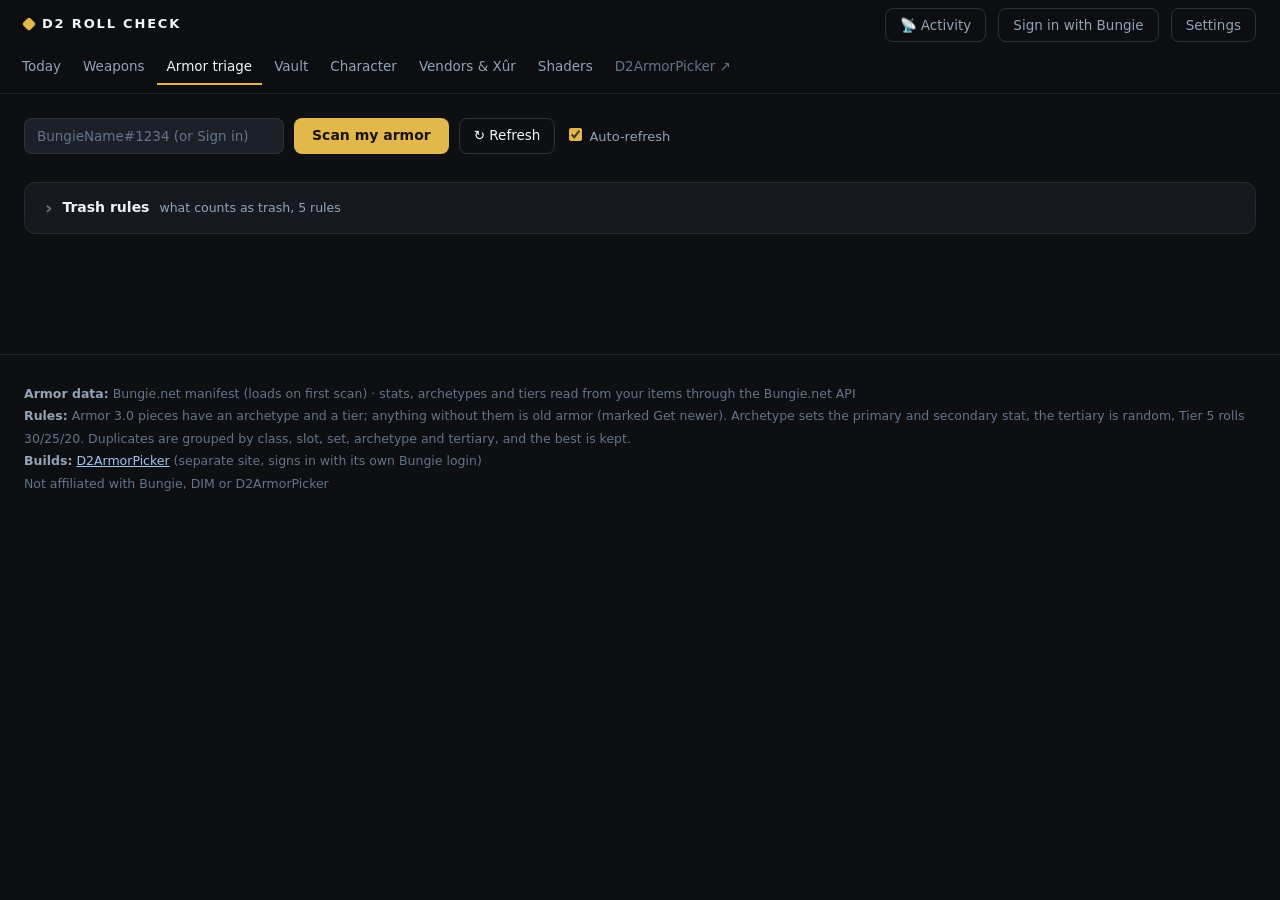
==== commit ce0c2510: "Armor triage: every section folds from its header; Vendors badge follows PvE/PvP grade" ====
--- a/armor.html
+++ b/armor.html
@@ -167,6 +167,15 @@
   .sitefoot{max-width:1500px;margin:30px auto 0;padding:16px 22px 160px;border-top:1px solid var(--line);color:var(--dim);font-size:12.5px;line-height:1.7}
   .sitefoot a{color:#9fc6ef} .sitefoot code{color:var(--text)}
   #charSel{padding:6px 8px;font-size:13px}
+  [data-fold].folded > :not(.foldhead){display:none !important}
+  [data-fold].folded > .foldhead{margin-bottom:0 !important}
+  .foldhead{cursor:pointer;user-select:none} .foldhead:hover h3, .foldhead:hover h4{color:var(--accent)}
+  .fcaret{display:inline-block;color:var(--dim);font-size:13px;transition:transform .15s;margin-left:4px} .folded .fcaret{transform:rotate(-90deg)}
+  .fsechead{display:flex;align-items:center;gap:10px;padding:6px 0;margin:0 0 8px;border-bottom:1px solid var(--line2)} .fsechead h3{margin:0;font-size:15px} .fsechead .fcaret{margin-left:auto}
+  .fsec:has(> #summary.hidden) > .fsechead, .fsec:has(> #toolbar.hidden) > .fsechead{display:none}
+  .fsec{margin-bottom:18px}
+  .fbox > .foldhead{display:flex;align-items:center;gap:6px;margin:4px 0 8px} .fbox > .foldhead h4{margin:0;font-size:14px}
+  .getbox[data-fold].folded{padding-bottom:20px}
   .summary{display:grid;grid-template-columns:repeat(auto-fill,minmax(210px,1fr));gap:8px;margin-bottom:12px}
   .sum{background:var(--panel);border:1px solid var(--line);border-radius:8px;padding:10px 12px;font-size:13px}
   .sum b{font-size:18px;display:block}
@@ -219,21 +228,28 @@
   .mpill.mt-none{background:transparent; color:#64748B; border:1px dashed rgba(255,255,255,.14)}
   .dupn{display:inline-block; font-size:11px; font-weight:700; padding:0 6px; border-radius:999px; background:rgba(226,183,75,.14); color:#E2B74B; margin-left:2px}
 </style>
-<link rel="stylesheet" href="theme.css">
+<link rel="stylesheet" href="theme.css?v=__BUILD__">
+<link rel="manifest" href="manifest.webmanifest">
+<meta name="theme-color" content="#0D0F12">
+<link rel="apple-touch-icon" href="icons/apple-touch-icon.png">
+<link rel="icon" type="image/png" href="icons/icon-192.png">
+<link rel="preconnect" href="https://www.bungie.net" crossorigin>
+<link rel="dns-prefetch" href="https://www.bungie.net">
 <script src="config.js" onerror="this.remove()"></script>
-<script src="rating.js"></script>
+<script src="rating.js?v=__BUILD__"></script>
+<script src="core.js?v=__BUILD__"></script>
 </head>
 <body>
 <header>
-  <h1><a class="brand" href="index.html#home" title="Home overview">D2 Roll Check</a></h1>
+  <h1><a class="brand" href="index.html?v=__BUILD__#home" title="Home overview">D2 Roll Check</a></h1>
   <nav class="tabs">
-    <a class="nav" href="today.html">Today</a>
-    <a class="nav" href="index.html#weapons">Weapons</a>
-    <a class="nav active" href="armor.html">Armor triage</a>
-    <a class="nav" href="vault.html">Vault</a>
-    <a class="nav" href="character.html">Character</a>
-    <a class="nav" href="vendors.html">Vendors &amp; Xûr</a>
-    <a class="nav" href="shaders.html">Shaders</a>
+    <a class="nav" href="today.html?v=__BUILD__">Today</a>
+    <a class="nav" href="index.html?v=__BUILD__#weapons">Weapons</a>
+    <a class="nav active" href="armor.html?v=__BUILD__">Armor triage</a>
+    <a class="nav" href="vault.html?v=__BUILD__">Vault</a>
+    <a class="nav" href="character.html?v=__BUILD__">Character</a>
+    <a class="nav" href="vendors.html?v=__BUILD__">Vendors &amp; Xûr</a>
+    <a class="nav" href="shaders.html?v=__BUILD__">Shaders</a>
     <a class="nav ext" href="https://d2armorpicker.com/" target="_blank" rel="noopener" title="Build loadouts from the armor you keep">D2ArmorPicker ↗</a>
   </nav>
   <div class="spacer"></div>
@@ -241,7 +257,7 @@
   <select id="charSel" class="hidden" title="Character to pull armor to"></select>
   <button class="ghost" id="btnStream" title="New drops and dismantles">📡 Activity<b id="streamCount" class="scount hidden"></b></button>
   <button class="ghost" id="btnAuth">Sign in with Bungie</button>
-  <a class="navbtn" href="index.html#settings" title="API key and lists are set on the Weapons page">Settings</a>
+  <a class="navbtn" href="index.html?v=__BUILD__#settings" title="API key and lists are set on the Weapons page">Settings</a>
 </header>
 <div id="stream" class="stream hidden">
   <div class="stream-head"><b>📡 Activity Stream</b><span style="flex:1"></span>
@@ -276,13 +292,15 @@
   </div>
   </details>
 
-  <div id="summary" class="summary hidden"></div>
-
-  <div class="panel hidden" id="getPanel">
-    <div class="bar" style="margin:0 0 6px"><h3 style="margin:0">Gear to get</h3><div class="chips" id="getTabs"></div></div>
+  <section class="fsec" data-fold="classes"><div class="foldhead fsechead"><h3>Classes</h3><span class="fcaret" aria-hidden="true">▾</span></div>
+  <div id="summary" class="summary hidden"></div></section>
+
+  <div class="panel hidden" id="getPanel" data-fold="get">
+    <div class="bar foldhead" style="margin:0 0 6px"><h3 style="margin:0">Gear to get <span class="fcaret" aria-hidden="true">▾</span></h3><div class="chips" id="getTabs"></div></div>
     <div id="getBody"></div>
   </div>
 
+  <section class="fsec" data-fold="list"><div class="foldhead fsechead"><h3>Your armor</h3><span class="dim-lbl">filters, bulk actions and every piece</span><span class="fcaret" aria-hidden="true">▾</span></div>
   <div class="panel hidden" id="toolbar">
     <div class="fgrid">
       <div class="frow"><span class="flbl">Class</span><div class="chips" id="fCls"></div></div>
@@ -313,7 +331,7 @@
     </details>
   </div>
 
-  <div class="grid" id="grid"></div>
+  <div class="grid" id="grid"></div></section>
 </main>
 <footer class="sitefoot" id="sitefoot">Data: Bungie.net API</footer>
 
@@ -341,22 +359,15 @@
 const SHARED_APP = !!(SITE_CFG.apiKey && SITE_CFG.clientId);
 const ls = { get: k => { if (SHARED_APP && (k === 'apiKey' || k === 'clientId')) return SITE_CFG[k]; try { return localStorage.getItem(k); } catch { return null; } }, set: (k, v) => { try { localStorage.setItem(k, v); } catch {} } };
 const sleep = ms => new Promise(r => setTimeout(r, ms));
-function setStatus(msg, err){ const s = $('status'); s.textContent = msg; s.className = err ? 'err' : ''; }
-function toast(msg){
-  let t = document.querySelector('.toast');
-  if (!t){ t = document.createElement('div'); t.className = 'toast'; document.body.appendChild(t); }
-  t.textContent = msg; t.classList.add('show'); clearTimeout(t._h); t._h = setTimeout(() => t.classList.remove('show'), 2500);
-}
-async function copyText(text, msg){ try { await navigator.clipboard.writeText(text); toast(msg || 'Copied'); } catch { prompt('Copy this:', text); } }
-
-function idb(){ return new Promise((res, rej) => { const r = indexedDB.open('d2rollcheck', 1); r.onupgradeneeded = () => r.result.createObjectStore('kv'); r.onsuccess = () => res(r.result); r.onerror = () => rej(r.error); }); }
-async function cacheGet(k){ try { const db = await idb(); return await new Promise(res => { const q = db.transaction('kv').objectStore('kv').get(k); q.onsuccess = () => res(q.result); q.onerror = () => res(undefined); }); } catch { return undefined; } }
-async function cacheSet(k, v){ try { const db = await idb(); await new Promise(res => { const t = db.transaction('kv', 'readwrite'); t.objectStore('kv').put(v, k); t.oncomplete = res; t.onerror = res; }); } catch {} }
-
-async function net(url, what, opts){
-  try { return await fetch(url, opts); }
-  catch (e){ console.error('Fetch failed for', what, url, e); throw new Error('Could not download ' + what + '.\nURL: ' + url + '\nUsually an ad blocker, browser shield or firewall. Press F12, Console tab, for the exact reason.'); }
-}
+/* setStatus: core.js */
+/* toast: core.js */
+/* copyText: core.js */
+
+/* idb: core.js */
+/* cacheGet: core.js */
+/* cacheSet: core.js */
+
+/* net: core.js */
 const auth = {
   get(){ try { return JSON.parse(ls.get('auth') || 'null'); } catch { return null; } },
   set(v){ ls.set('auth', v ? JSON.stringify(v) : ''); },
@@ -392,46 +403,11 @@
   try { sessionStorage.setItem('oauthState', st); sessionStorage.setItem('returnTo', 'armor.html'); } catch {}
   location.href = 'https://www.bungie.net/en/OAuth/Authorize?client_id=' + encodeURIComponent(cid) + '&response_type=code&state=' + st;
 };
-async function bungie(path, body, plainBody){
-  const key = ls.get('apiKey');
-  if (!key) throw new Error('Add your Bungie API key in Settings on the Weapons page first.');
-  const headers = { 'X-API-Key': key };
-  if (body && !plainBody) headers['Content-Type'] = 'application/json';
-  if (auth.valid()) headers.Authorization = 'Bearer ' + auth.get().token;
-  const r = await net('https://www.bungie.net/Platform' + path, 'Bungie API (' + path.split('/').slice(0, 3).join('/') + ')', { method: body ? 'POST' : 'GET', headers, cache: 'no-store', body: body ? JSON.stringify(body) : undefined });
-  let j; try { j = await r.json(); } catch { throw new Error('Bungie API returned HTTP ' + r.status + '. Check that your API key Origin Header matches ' + location.origin); }
-  if (j.ErrorCode !== 1) throw new Error(j.Message || j.ErrorStatus || 'Bungie API error');
-  return j.Response;
-}
-async function bungieAction(path, body){
-  if (!auth.valid()) throw new Error('Sign in with Bungie first (top right).');
-  try { return await bungie(path, body); } catch (e){ if (/Could not download/.test(e.message)) return await bungie(path, body, true); throw e; }
-}
-const entMem = new Map();
-async function ent(type, hash){
-  const k = type + ':' + hash;
-  if (entMem.has(k)) return entMem.get(k);
-  const p = (async () => {
-    const c = await cacheGet('ent:' + k);
-    if (c && c.v === state.manVer) return c.d;
-    let d, lastErr;
-    for (const wait of [0, 1500, 4000]){
-      if (wait) await sleep(wait);
-      try { d = await bungie('/Destiny2/Manifest/' + type + '/' + hash + '/'); lastErr = null; break; }
-      catch (e){ lastErr = e; if (!/origin|throttl|busy|unavailable|try again|Could not download/i.test(e.message)) break; }
-    }
-    if (lastErr) throw lastErr;
-    await cacheSet('ent:' + k, { v: state.manVer, d });
-    return d;
-  })();
-  entMem.set(k, p);
-  try { return await p; } catch (e){ entMem.delete(k); throw e; }
-}
-async function entMany(type, hashes){
-  const out = {}, list = [...new Set(hashes.filter(Boolean))];
-  for (let i = 0; i < list.length; i += 8) await Promise.all(list.slice(i, i + 8).map(async h => { try { out[h] = await ent(type, h); } catch (e){ console.warn(type, h, e.message); } }));
-  return out;
-}
+/* bungie: core.js */
+/* bungieAction: core.js */
+/* entMem: core.js */
+/* ent: core.js */
+/* entMany: core.js */
 
 /* ===================== armor data ===================== */
 const STATS = ['Weapons', 'Health', 'Class', 'Grenade', 'Super', 'Melee'];
@@ -629,7 +605,7 @@
     let acct;
     if (auth.valid()){
       setStatus('Loading your signed-in account...');
-      const me = await bungie('/User/GetMembershipsForCurrentUser/');
+      const me = await (window.myMemberships ? myMemberships(bungie) : bungie('/User/GetMembershipsForCurrentUser/'));
       const ms = me.destinyMemberships || [];
       acct = ms.find(x => x.membershipId === me.primaryMembershipId) || ms.find(x => x.crossSaveOverride && x.membershipType === x.crossSaveOverride) || ms[0];
     } else {
@@ -865,6 +841,10 @@
 $('setInput').onfocus = () => { renderSetList(); $('setList').classList.remove('hidden'); };
 $('setInput').oninput = renderSetList;
 $('setInput').onblur = () => setTimeout(() => $('setList').classList.add('hidden'), 150);
+// close the set list with Escape or a click anywhere outside the picker (it stays open while you pick several sets,
+// and on smaller screens it can sit over the filter buttons below it)
+$('setInput').addEventListener('keydown', e => { if (e.key === 'Escape'){ $('setList').classList.add('hidden'); $('setInput').blur(); } });
+document.addEventListener('pointerdown', e => { if (!e.target.closest('#setPick, #setList')) $('setList').classList.add('hidden'); }, true);
 $('setClear').onclick = () => { F.sets.clear(); renderChips(); render(); };
 $('fReset').onclick = () => { Object.values(F).forEach(x => x.clear()); state.vFilter = new Set(Object.keys(VLABEL)); $('filterText').value = ''; renderChips(); render(); };
 function passes(i, ignoreVerdict){
@@ -899,7 +879,7 @@
     return '<div class="card wcard acard ' + i.v + (state.picked.has(i.id) ? ' picked' : '') + '" data-open="' + esc(i.id) + '" title="Click for details and comparison">' +
       '<label class="pickbox"><input type="checkbox" data-pick="' + esc(i.id) + '"' + (state.picked.has(i.id) ? ' checked' : '') + '></label>' +
       // header: icon, name + subtitle, tier and verdict on one row
-      '<div class="chead">' + tierIcon('<img class="icon" loading="lazy" src="' + (i.icon ? 'https://www.bungie.net' + esc(i.icon) : '') + '" alt="">', i.tier) +
+      '<div class="chead">' + tierIcon('<img decoding="async" class="icon" loading="lazy" src="' + (i.icon ? 'https://www.bungie.net' + esc(i.icon) : '') + '" alt="">', i.tier) +
         '<div class="ctitle"><div class="top"><span class="name">' + esc(i.name) + '</span></div>' +
         '<div class="meta">' + esc(i.clsName) + ' · ' + esc(i.slot) + ' · ' + esc(i.loc.replace(' (equipped)', '')) + (i.power ? ' · ' + i.power : '') + '</div></div>' +
         '<div class="cstats">' + (i.tier ? '<span class="ctier' + (i.tier >= 5 ? ' t5' : '') + '" title="Tier ' + i.tier + '">T' + i.tier + '</span>' : '') +
@@ -983,60 +963,25 @@
   const v = $('charSel').value;
   return (v && v !== 'auto' && state.chars.some(c => c.id === v)) ? v : (state.activeChar || state.chars[0].id);
 };
-function fillCharSel(p){
-  const acts = (p.characterActivities && p.characterActivities.data) || {};
-  const live = state.chars.find(c => acts[c.id] && acts[c.id].currentActivityHash);
-  state.activeChar = (live || state.chars[0] || {}).id;
-  const a = state.chars.find(c => c.id === state.activeChar);
-  const saved = ls.get('pullChar2') || 'auto';
-  $('charSel').innerHTML = '<option value="auto">Pull to: Auto (' + esc(a ? a.name : '?') + (live ? ', playing now' : ', last played') + ')</option>' +
-    state.chars.map(c => '<option value="' + esc(c.id) + '">Pull to: ' + esc(c.name) + (c.light ? ' ' + c.light : '') + '</option>').join('');
-  $('charSel').value = (saved !== 'auto' && state.chars.some(c => c.id === saved)) ? saved : 'auto';
-}
+/* fillCharSel: core.js */
 $('charSel').onchange = () => { ls.set('pullChar2', $('charSel').value); getCls = null; renderGet(); render(); };
-async function setLock(i, v){ await bungieAction('/Destiny2/Actions/Items/SetLockState/', { state: v, itemId: i.id, characterId: i.charId || selChar(), membershipType: state.acct.membershipType }); i.locked = v; }
-async function transfer(i, toVault, charId){
-  const go = () => bungieAction('/Destiny2/Actions/Items/TransferItem/', { itemReferenceHash: i.hash, stackSize: 1, transferToVault: toVault, itemId: i.id, characterId: charId, membershipType: state.acct.membershipType });
-  if (toVault){ await go(); if (typeof pmLeft === 'function') pmLeft(charId, i.id); return; }
-  // to a character: when that slot is full, stream.js first moves the lowest rarity, lowest power unlocked item there to the vault
-  const room = async force => { if (typeof pmEnsureRoom !== 'function') return {}; const r = await pmEnsureRoom(charId, i.hash, true, force);
-    if (r.err) throw new Error('No room for ' + i.name + ': ' + r.err + '.'); if (r.moved){ toast('Moved ' + r.moved + ' to the vault to make room'); await sleep(300); } return r; };
-  await room(false);
-  try { await go(); }
-  catch (e){ if (typeof pmIsNoRoom !== 'function' || !pmIsNoRoom(e) || ls.get('pmMakeRoom') === '0') throw e; await room(true); await go(); }
-  if (typeof pmLanded === 'function') pmLanded(charId, { id: i.id, hash: i.hash, qty: 1 });
-}
-async function pullFromPostmaster(i){
-  // stream.js (Postmaster panel) frees a slot first by moving an unlocked item to the vault when the slot is full
-  const go = () => bungieAction('/Destiny2/Actions/Items/PullFromPostmaster/', { itemReferenceHash: i.hash, stackSize: i.qty || 1, itemId: i.id, characterId: i.charId, membershipType: state.acct.membershipType });
-  const room = async force => { if (typeof pmEnsureRoom !== 'function') return {}; const r = await pmEnsureRoom(i.charId, i.hash, !!i.id && i.id !== '0', force);
-    if (r.err) throw new Error(i.name + ' stayed in the postmaster: ' + r.err + '.'); if (r.moved){ toast('Moved ' + r.moved + ' to the vault to make room'); await sleep(300); } return r; };
-  await room(false);
-  try { await go(); }
-  catch (e){ if (typeof pmIsNoRoom !== 'function' || !pmIsNoRoom(e) || ls.get('pmMakeRoom') === '0') throw e; await room(true); await go(); }
-  if (typeof pmLanded === 'function') pmLanded(i.charId, { id: i.id, hash: i.hash, qty: i.qty || 1 });
-  i.postmaster = false; i.loc = (state.chars.find(c => c.id === i.charId) || {}).name || 'Character';
-}
-async function pullTo(i, target){
-  if (i.postmaster){ await pullFromPostmaster(i); await sleep(300); }   // postmaster items go to their own character first
-  if (i.charId === target) return;
-  if (i.equipped) throw new Error(i.name + ' is equipped. Unequip it in game first.');
-  if (i.charId){ await transfer(i, true, i.charId); i.charId = null; i.loc = 'Vault'; await sleep(300); }
-  await transfer(i, false, target); i.charId = target; i.loc = (state.chars.find(c => c.id === target) || {}).name || 'Character';
-}
+/* setLock: core.js */
+/* transfer: core.js */
+/* pullFromPostmaster: core.js */
+/* pullTo: core.js */
 async function runAction(act, id, btn){
   const i = byId(id); if (!i) return; btn.disabled = true;
   try {
     if (act === 'lock'){ await setLock(i, !i.locked); toast((i.locked ? 'Locked ' : 'Unlocked ') + i.name); }
     else if (act === 'pull'){ await pullTo(i, selChar()); toast('Pulled ' + i.name + ' to ' + i.loc); }
     else if (act === 'unequip'){ const sub = await unequip(i); toast('Equipped ' + sub.name + ' instead. ' + i.name + ' is free to move.'); }
-    else if (act === 'vault'){ if (i.postmaster){ await pullFromPostmaster(i); await sleep(300); } await transfer(i, true, i.charId); i.charId = null; i.loc = 'Vault'; toast('Sent ' + i.name + ' to the vault'); }
+    else if (act === 'vault'){ if (i.postmaster){ await pullFromPostmaster(i); } await transfer(i, true, i.charId); i.charId = null; i.loc = 'Vault'; toast('Sent ' + i.name + ' to the vault'); }
   } catch (e){ if (isGoneError(e)) dropGone(i); else setStatus(i.name + ': ' + e.message, true); }
   render();
 }
 
 // Bungie says the item doesn't exist: it was dismantled (or deleted) after the last refresh. Drop it from the list.
-function isGoneError(e){ return /item requested was not found|DestinyItemNotFound|item not found/i.test((e && e.message) || ''); }
+/* isGoneError: core.js */
 function dropGone(i){
   state.items = state.items.filter(x => x.id !== i.id);
   state.picked.delete(i.id);
@@ -1082,7 +1027,7 @@
 $('bulkLock').onclick = needAuth(() => bulkRun('Locking', picked(), async i => { if (i.locked) return 'skip'; await setLock(i, true); await sleep(250); }));
 $('bulkUnlock').onclick = needAuth(() => bulkRun('Unlocking', picked(), async i => { if (!i.locked) return 'skip'; await setLock(i, false); await sleep(250); }));
 $('bulkPull').onclick = needAuth(() => bulkRun('Pulling', picked(), async i => { const t = selChar(); if (i.charId === t) return 'skip'; await pullTo(i, t); await sleep(300); }));
-$('bulkVault').onclick = needAuth(() => bulkRun('Sending to vault', picked(), async i => { if (!i.charId) return 'skip'; if (i.equipped) throw new Error('equipped'); await transfer(i, true, i.charId); i.charId = null; i.loc = 'Vault'; await sleep(300); }));
+$('bulkVault').onclick = needAuth(() => bulkRun('Sending to vault', picked(), async i => { if (!i.charId) return 'skip'; if (i.equipped) throw new Error('equipped'); await transfer(i, true, i.charId); i.charId = null; i.loc = 'Vault'; }));
 $('bulkAll').onclick = () => { (state.shown || []).forEach(i => state.picked.add(i.id)); render(); };
 $('bulkNone').onclick = () => { state.picked.clear(); render(); };
 $('btnLockKeep').onclick = needAuth(() => bulkRun('Locking keepers', state.items.filter(i => i.v === 'keep'), async i => { if (i.locked) return 'skip'; await setLock(i, true); await sleep(250); }));
@@ -1200,24 +1145,26 @@
   const oldSlots = slots.filter(s => mine.some(i => i.legacy && !i.exotic && i.slot === s) && !mine.some(i => !i.legacy && i.slot === s));
   const chip = (attr, k, l, on) => '<span class="chip' + (on ? ' on' : '') + '" ' + attr + '="' + k + '">' + l + '</span>';
   $('getBody').innerHTML =
+    '<div class="fbox" data-fold="arch"><div class="foldhead"><h4>Archetypes by slot</h4><span class="fcaret" aria-hidden="true">▾</span></div>' +
     '<div class="dim-lbl">Your best ' + CLASS[getCls] + ' piece for each archetype and slot (keepers only). <span style="color:#e8b84a">T5</span> = done, <span style="color:#8cc8ff">T4</span> = fine, grey = worth upgrading, — = you have none. Click a cell to see those pieces.</div>' + grid +
-    (noT5.length ? '<div class="noT5" id="noT5"><b>Slots with no Tier 5 yet</b>' + noT5.map(s => '<span class="noT5s">' + s + '</span>').join('') + '</div>' : '') +
+    (noT5.length ? '<div class="noT5" id="noT5"><b>Slots with no Tier 5 yet</b>' + noT5.map(s => '<span class="noT5s">' + s + '</span>').join('') + '</div>' : '') + '</div>' +
     '<div class="getcols">' +
-      '<div class="getbox setbox"><div class="setbar"><h4>Set progress <span class="dim-lbl">' + setRows.length + '</span></h4><span class="chips" id="setSortChips">' +
+      '<div class="getbox setbox" data-fold="sets"><div class="setbar foldhead"><h4><span class="fcaret" aria-hidden="true">▾</span> Set progress <span class="dim-lbl">' + setRows.length + '</span></h4><span class="chips" id="setSortChips">' +
         [['rank', 'Community rank'], ['owned', 'Pieces owned']].map(([k, l]) => chip('data-ssort', k, l, setSort === k)).join('') + '</span></div>' +
         (setRows.length ? '<div class="setfilt"><input id="setFilter" type="search" placeholder="Filter sets" autocomplete="off"><span class="chips">' +
           [['all', 'All'], ['inc', 'Incomplete'], ['ready4', '4pc Ready']].map(([k, l]) => chip('data-sfil', k, l, setFil === k)).join('') + '</span></div>' +
           '<ul class="setprog" id="setProg">' + setRows.map(setLi).join('') + '</ul><div class="dim-lbl hidden" id="setNone">No sets match.</div>' +
           '<div class="dim-lbl shint">Hover a set name for its 2-piece and 4-piece bonus.</div>'
           : '<span class="dim-lbl">No set pieces found (set data comes from Bungie\'s Armor 3.0 set list).</span>') + '</div>' +
-      '<div class="getbox setbox" id="topSets"><div class="setbar"><h4>Top Community Sets <span class="dim-lbl" title="Sets rated S or A by published community guides (Nov 2026). Owned = pieces you have for this class.">ⓘ</span></h4><span class="chips" id="topModeChips">' +
+      '<div class="getbox setbox" id="topSets" data-fold="top"><div class="setbar foldhead"><h4><span class="fcaret" aria-hidden="true">▾</span> Top Community Sets <span class="dim-lbl" title="Sets rated S or A by published community guides (Nov 2026). Owned = pieces you have for this class.">ⓘ</span></h4><span class="chips" id="topModeChips">' +
         [['all', 'Both'], ['pve', 'PvE'], ['pvp', 'PvP']].map(([k, l]) => chip('data-topm', k, l, (tm || 'all') === k)).join('') + '</span></div>' +
         '<ul class="toplist">' + top.map(topLi).join('') + '</ul></div>' +
-      '<div class="getbox"><h4>Old exotics to re-acquire as Tier 5</h4>' + (oldBySlot.length ? oldBySlot.map(([sl, l]) => '<div class="oxslot"><div class="oxhead">' + sl + '</div>' +
+      '<div class="getbox" data-fold="oldex"><div class="foldhead"><h4><span class="fcaret" aria-hidden="true">▾</span> Old exotics to re-acquire as Tier 5</h4></div>' + (oldBySlot.length ? oldBySlot.map(([sl, l]) => '<div class="oxslot"><div class="oxhead">' + sl + '</div>' +
           l.map(i => '<div class="oxrow">' + esc(i.name) + (i.n > 1 ? '<span class="dupn" title="' + i.n + ' copies">×' + i.n + '</span>' : '') + '</div>').join('') + '</div>').join('')
           : '<span class="dim-lbl">None. Your exotics are all Armor 3.0.</span>') +
         (oldSlots.length ? '<div class="oxslot"><div class="oxhead">Slots still on old armor only</div>' + oldSlots.map(s => '<div class="oxrow">' + s + '</div>').join('') + '</div>' : '') + '</div>' +
     '</div>';
+  applyFolds();
   // set filter works on the rendered rows, so typing keeps focus
   const applySetFilter = () => { const t = ($('setFilter') || {}).value ? $('setFilter').value.trim().toLowerCase() : ''; let n = 0;
     document.querySelectorAll('#setProg .setrow').forEach(li => { const c = +li.dataset.cnt, ok = (setFil === 'inc' ? c < 5 : setFil === 'ready4' ? c >= 4 : true) && (!t || li.dataset.q.includes(t)); li.classList.toggle('hidden', !ok); if (ok) n++; });
@@ -1235,6 +1182,18 @@
     $('toolbar').scrollIntoView({ behavior: 'smooth' });
   });
 }
+
+/* ---- every section folds: click its header. Folded sections are kept in localStorage armorFold ---- */
+function foldKeys(){ try { return new Set(JSON.parse(localStorage.getItem('armorFold') || '[]')); } catch { return new Set(); } }
+function applyFolds(){ const f = foldKeys(); document.querySelectorAll('[data-fold]').forEach(el => el.classList.toggle('folded', f.has(el.dataset.fold))); }
+document.addEventListener('click', e => {
+  const h = e.target.closest('.foldhead'); if (!h || e.target.closest('.chip, button, input, select, label, a, textarea, [data-meta], [data-ssort], [data-sfil], [data-topm]')) return;
+  const box = h.closest('[data-fold]'); if (!box || h.closest('[data-fold]') !== box) return;
+  const f = foldKeys(), k = box.dataset.fold, now = !box.classList.contains('folded');
+  box.classList.toggle('folded', now); now ? f.add(k) : f.delete(k);
+  try { localStorage.setItem('armorFold', JSON.stringify([...f])); } catch {}
+});
+applyFolds();
 
 /* ===================== armor detail view ===================== */
 function closeArmor(){ $('detail').classList.add('hidden'); }
@@ -1351,7 +1310,7 @@
     '<div class="modslots">' + M.slots.map(sl => {
       const d = M.defs[plugOf(sl)] || {}, dp = d.displayProperties || {}, isNew = M.pend[sl.k] && M.pend[sl.k] !== sl.cur;
       return '<button class="modslot' + (M.open === sl.k ? ' open' : '') + (isNew ? ' new' : '') + '" data-slot="' + sl.k + '" title="' + esc(sl.label) + '">' +
-        (dp.icon ? '<img src="https://www.bungie.net' + esc(dp.icon) + '" alt="">' : '') + '<span>' + esc(dp.name || 'Empty') + '<small>' + (modCost(d) ? modCost(d) + ' energy' : esc(sl.label)) + '</small></span></button>';
+        (dp.icon ? '<img decoding="async" src="https://www.bungie.net' + esc(dp.icon) + '" alt="">' : '') + '<span>' + esc(dp.name || 'Empty') + '<small>' + (modCost(d) ? modCost(d) + ' energy' : esc(sl.label)) + '</small></span></button>';
     }).join('') + '</div>';
   if (changed.length) html += '<div class="modchanges">' + changed.length + ' change' + (changed.length > 1 ? 's' : '') + ' staged' + (deltaTxt ? ' · ' + esc(deltaTxt) : '') +
     (used > cap ? ' · <b style="color:var(--trash)">over energy by ' + (used - cap) + '</b>' : '') + '</div>' +
@@ -1366,7 +1325,7 @@
     const q = M.query.toLowerCase();
     listEl.innerHTML = opts.filter(h => !q || M.defs[h].displayProperties.name.toLowerCase().includes(q)).map(h => {
       const d = M.defs[h], st = statText(d);
-      return '<button class="mopt' + (h === plugOf(sl) ? ' on' : '') + '" data-mod="' + h + '">' + (d.displayProperties.icon ? '<img src="https://www.bungie.net' + esc(d.displayProperties.icon) + '" alt="">' : '') +
+      return '<button class="mopt' + (h === plugOf(sl) ? ' on' : '') + '" data-mod="' + h + '">' + (d.displayProperties.icon ? '<img decoding="async" src="https://www.bungie.net' + esc(d.displayProperties.icon) + '" alt="">' : '') +
         '<span><b>' + esc(h === sl.empty ? 'Remove mod (empty)' : d.displayProperties.name) + '</b><small>' + modCost(d) + ' energy' + (st ? ' · ' + esc(st) : '') + '</small>' +
         (d.displayProperties.description ? '<em>' + esc(d.displayProperties.description) + '</em>' : '') + '</span></button>';
     }).join('') || '<div class="dim-lbl">No unlocked mods match.</div>';
@@ -1442,23 +1401,7 @@
    3 minutes per tab (sessionStorage renewAt) so a Bungie problem can't cause a redirect loop. Sign out clears authAuto. */
 let lastInput = Date.now();
 ['pointerdown', 'keydown', 'wheel'].forEach(t => addEventListener(t, () => { lastInput = Date.now(); }, { passive: true }));
-function autoRenew(){
-  if (ls.get('authAuto') !== '1' || location.protocol !== 'https:' || document.hidden) return false;
-  if (/[?&]code=/.test(location.search)) return false;           // finishing a sign-in right now
-  const a = auth.get(); if (!a || !a.token) return false;
-  const expired = !auth.valid(), idle = Date.now() - lastInput > 60e3;
-  if (!expired && !(a.exp - Date.now() < 4 * 60e3 && idle)) return false;   // renew early only when nobody is clicking
-  if (state.scanning) return false;
-  let last = 0; try { last = +sessionStorage.getItem('renewAt') || 0; } catch {}
-  if (Date.now() - last < 3 * 60e3) return false;
-  const cid = ls.get('clientId'); if (!cid) return false;
-  const st = Math.random().toString(36).slice(2) + Date.now().toString(36);
-  const page = (location.pathname.split('/').pop() || 'index.html') + (/^#[a-z]+$/.test(location.hash) ? location.hash : '');
-  try { sessionStorage.setItem('renewAt', String(Date.now())); sessionStorage.setItem('oauthState', st); sessionStorage.setItem('returnTo', page); } catch {}
-  setStatus('Renewing your Bungie sign-in...');
-  location.href = 'https://www.bungie.net/en/OAuth/Authorize?client_id=' + encodeURIComponent(cid) + '&response_type=code&state=' + st;
-  return true;
-}
+/* autoRenew: core.js */
 setInterval(autoRenew, 30e3);
 document.addEventListener('visibilitychange', () => { if (!document.hidden) autoRenew(); });
 autoRenew();
@@ -1476,6 +1419,6 @@
 updateAuthUi();
 if (auth.valid()) scan();
 </script>
-<script src="stream.js"></script>
+<script src="stream.js?v=__BUILD__"></script>
 </body>
 </html>
--- a/theme.css
+++ b/theme.css
@@ -487,7 +487,7 @@
 
 /* ---- pinned Activity panel (390px on the right): the page gets that much narrower, so the header has to wrap
    sooner, and floating cards must stay left of the panel ---- */
-@media (max-width:1710px){
+@media (max-width:2100px){
   body.streampinned header{flex-wrap:wrap; row-gap:6px}
   body.streampinned header .tabs{order:3; flex-basis:100%; margin-left:-12px; overflow-x:auto}
 }
@@ -548,3 +548,72 @@
 .ctile .tpips{top:3px; left:3px; gap:1.5px} .ctile .tpips i{width:5px; height:5px}
 .ctile.big .tpips{gap:3px; top:6px; left:5px} .ctile.big .tpips i{width:6px; height:6px}
 .dpm .ctile .tpips i,.cpm-row .ctile .tpips i{width:4px; height:4px}
+
+/* ---- responsive pinned Activity panel: one width variable (--pinw) drives everything ----
+   1500px+ screens: 390px panel. 1100-1499: 330px. Under 1100 the page would be too narrow, so a pinned panel
+   floats over the page like an unpinned one (no page shift). JS reads --pinw to keep popups clear of it. */
+body{--pinw:0px}
+body.streampinned{--pinw:390px; padding-right:var(--pinw)}
+.stream{width:390px; max-width:100vw; box-sizing:border-box}
+@media (max-width:1499px){ body.streampinned{--pinw:330px} .stream{width:330px} }
+@media (max-width:1099px){ body.streampinned{--pinw:0px} .stream{width:min(390px,100vw)} body.streampinned .stream{box-shadow:-10px 0 30px #0009} }
+body.streampinned .bulkbar,body.streampinned .toast{left:calc((100% - var(--pinw)) / 2)}
+body.streampinned .modal{right:var(--pinw)}
+body.streampinned .pmpanel{right:var(--pinw)}
+body.streampinned #noticeStack{right:calc(var(--pinw) + 20px)}
+/* panel header: wraps instead of pushing the close button off the edge */
+.stream-head{flex-wrap:wrap; row-gap:6px}
+.stream-head > b{white-space:nowrap}
+.stream-head button,.stream-head label{white-space:nowrap}
+.stream .sev{overflow-wrap:anywhere}
+.sb-top{flex-wrap:wrap}
+/* nothing ever breaks inside a button or chip; rows wrap instead */
+button,.chip,a.navbtn,.badge,select{white-space:nowrap}
+.toolbar .bar{flex-wrap:wrap; row-gap:8px}
+.toolbar .tb-scan #lastScan{flex:1 1 220px; text-align:right}
+.toolbar .tb-filter .chips{flex-wrap:wrap; overflow:visible}
+.toolbar .tb-filter #filterText{flex:1 1 200px}
+/* header: wrap the nav onto its own row whenever the visible width gets tight (pinned or not) */
+@media (max-width:1300px){ header{flex-wrap:wrap; row-gap:6px} header .tabs{order:3; flex-basis:100%; overflow-x:auto} }
+@media (max-width:2100px){ body.streampinned header .tabs{margin-left:0} }
+
+/* ---- speed: the browser skips layout and paint for cards and rows that are off screen ---- */
+.card.wcard,.card.acard{content-visibility:auto; contain-intrinsic-size:auto 360px}
+.vit{content-visibility:auto; contain-intrinsic-size:auto 62px}
+.dvault,.dcell{content-visibility:auto; contain-intrinsic-size:auto 240px}
+.sev{content-visibility:auto; contain-intrinsic-size:auto 120px}
+/* ---- in-game style Inventory section (core.js inventoryHtml) ---- */
+.invpanel{padding:14px 16px; margin:0 0 14px}
+.inv-title{margin-bottom:8px}
+.invgrid{display:grid; grid-template-columns:repeat(auto-fill,minmax(300px,1fr)); gap:14px 26px}
+.invhead{display:flex; justify-content:space-between; align-items:baseline; font-size:12px; font-weight:800; letter-spacing:.1em; text-transform:uppercase; color:var(--dim); border-bottom:2px solid var(--line2); padding-bottom:4px; margin-bottom:8px}
+.invhead small{font-weight:600; letter-spacing:0; text-transform:none; color:var(--faint); margin-left:6px}
+.invhead b{color:var(--text); letter-spacing:0}
+.invsec.warn .invhead b{color:#E2B74B} .invsec.full .invhead b{color:#FF7B73} .invsec.full .invhead{border-color:rgba(229,83,75,.6)}
+.invrow{display:flex; flex-wrap:wrap; gap:4px}
+.inv-it{position:relative; width:46px; height:46px; border:1px solid #3a4150; border-radius:3px; background:#0A0C0F; overflow:hidden; flex:none}
+.inv-it img{width:100%; height:100%; display:block}
+.inv-it b{position:absolute; right:0; bottom:0; font-size:10px; font-weight:800; background:rgba(0,0,0,.75); color:#fff; padding:0 3px; border-top-left-radius:3px}
+.inv-it.r6{border-color:#c9a227} .inv-it.r5{border-color:#7b4fd4} .inv-it.r4{border-color:#4a7fc8} .inv-it.r3{border-color:#3e8a50}
+.inv-it.empty{border:1px dashed rgba(255,255,255,.12); background:transparent}
+.inv-it[data-roll]{cursor:pointer}
+/* tap to move row in the roll popup */
+.rp-move{display:flex; flex-wrap:wrap; gap:6px; align-items:center; margin:0 0 10px}
+.rp-move span{font-size:11px; font-weight:800; letter-spacing:.08em; text-transform:uppercase; color:var(--faint); margin-right:2px}
+.rp-move button{font-size:12px; padding:5px 10px; min-height:32px}
+@media (pointer:coarse){ .rp-move button{min-height:40px; padding:8px 12px} }
+.cpop .rp-move{display:none}
+/* manual refresh buttons (stream.js) */
+#btnReload,#streamReload{font-size:16px; line-height:1; padding-inline:11px}
+#btnReload.spinning,#streamReload.spinning{animation:d2spin .8s linear infinite; opacity:.85}
+@keyframes d2spin{to{transform:rotate(360deg)}}
+.pill.weekly{background:rgba(91,168,230,.16); color:#8cc4f0; border:1px solid rgba(91,168,230,.4)}
+/* Vendors: "What Bungie sent" diagnostics table */
+.vdiag{width:100%; border-collapse:collapse; font-size:12px} .vdiag th,.vdiag td{text-align:left; padding:4px 8px; border-bottom:1px solid var(--line); vertical-align:top}
+.vdiag th{color:var(--faint); font-weight:700} .vdiag td small{color:var(--faint)} .vdiag tr.hit td{color:var(--text); background:rgba(226,183,75,.07)}
+.vdecide{margin:6px 0 4px; font-size:13px; color:var(--dim)} .vdecide b{font-size:14px}
+.vdecide.buy b{color:#5fd39c} .vdecide.maybe b{color:#E2B74B} .vdecide.skip b{color:#ff7b73} .vdecide.unrated b{color:var(--dim)}
+.skipgrid{display:grid; grid-template-columns:repeat(auto-fill,minmax(260px,1fr)); gap:12px 20px; margin-top:10px}
+.skiph{font-size:12px; font-weight:700; color:var(--text); margin-bottom:6px} .skiptiles{display:flex; flex-wrap:wrap; gap:4px}
+.skipt{width:44px; height:44px; border:1px solid #3a4150; border-radius:3px; overflow:hidden; display:flex; align-items:center; justify-content:center; background:#0A0C0F; color:var(--dim); font-size:11px}
+.skipt img{width:100%; height:100%} .skipt.r6{border-color:#c9a227} .skipt.r5{border-color:#7b4fd4} .skipt.r4{border-color:#4a7fc8}
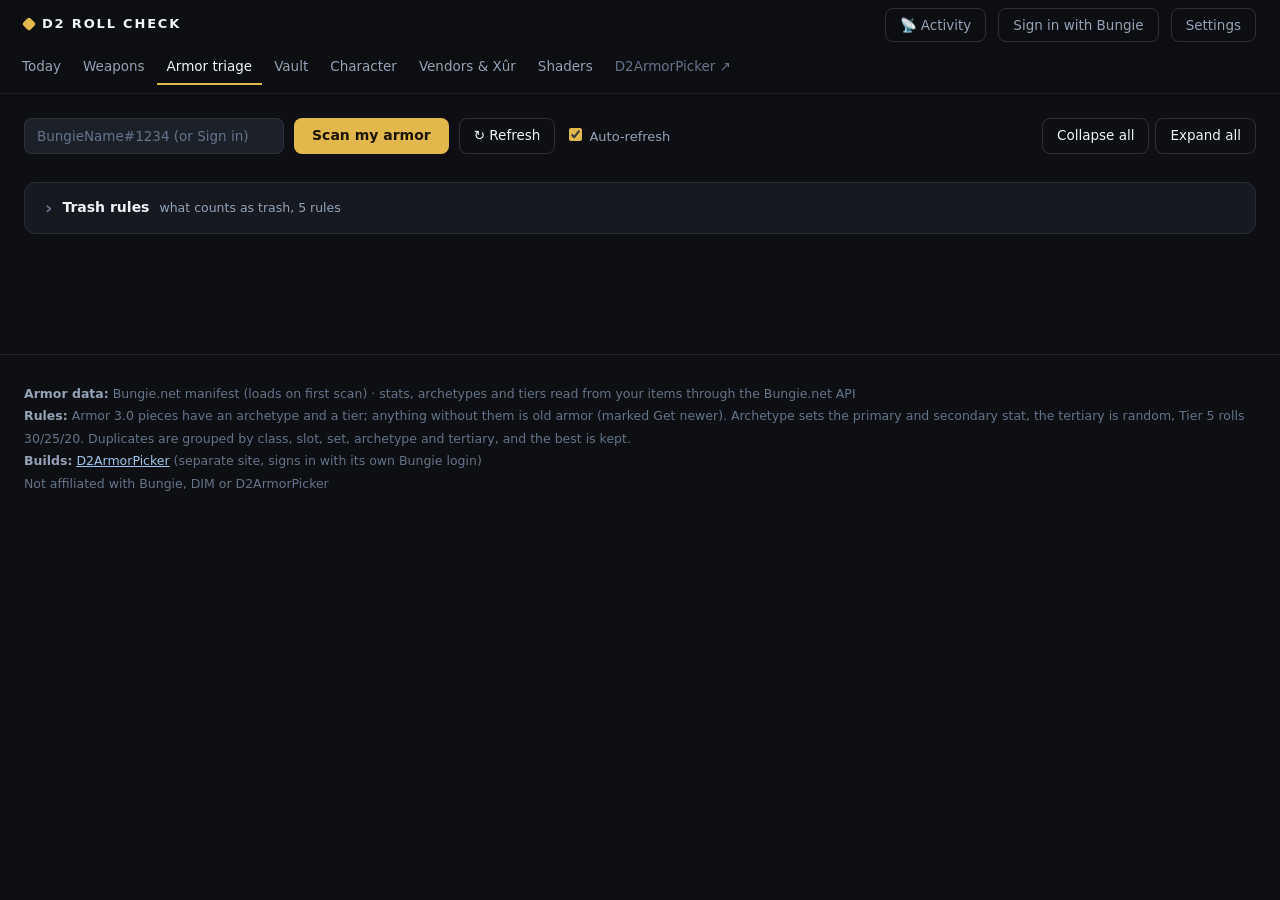
==== commit ceb92fbe: "Armor triage: Collapse/Expand button on every section, Collapse all / Expand all" ====
--- a/armor.html
+++ b/armor.html
@@ -169,12 +169,15 @@
   #charSel{padding:6px 8px;font-size:13px}
   [data-fold].folded > :not(.foldhead){display:none !important}
   [data-fold].folded > .foldhead{margin-bottom:0 !important}
-  .foldhead{cursor:pointer;user-select:none} .foldhead:hover h3, .foldhead:hover h4{color:var(--accent)}
-  .fcaret{display:inline-block;color:var(--dim);font-size:13px;transition:transform .15s;margin-left:4px} .folded .fcaret{transform:rotate(-90deg)}
-  .fsechead{display:flex;align-items:center;gap:10px;padding:6px 0;margin:0 0 8px;border-bottom:1px solid var(--line2)} .fsechead h3{margin:0;font-size:15px} .fsechead .fcaret{margin-left:auto}
+  .foldhead{cursor:pointer;user-select:none;border-radius:6px} .foldhead:hover h3, .foldhead:hover h4{color:var(--accent)}
+  .fcaret{display:inline-block;color:var(--faint);font-size:18px;line-height:1;transition:transform .15s;transform:rotate(90deg);margin-right:2px} .folded .fcaret{transform:none}
+  .foldhead:hover .fcaret{color:var(--accent)}
+  .ftog{margin-left:auto;flex:none;font-size:12px;padding:3px 10px;border-radius:6px;background:transparent;border:1px solid var(--line2);color:var(--dim);cursor:pointer}
+  .ftog::after{content:"Collapse"} .folded .ftog::after{content:"Expand"} .ftog:hover{color:var(--text);border-color:var(--accent)}
+  .fsechead{display:flex;align-items:center;gap:10px;padding:6px 0;margin:0 0 8px;border-bottom:1px solid var(--line2)} .fsechead h3{margin:0;font-size:15px}
   .fsec:has(> #summary.hidden) > .fsechead, .fsec:has(> #toolbar.hidden) > .fsechead{display:none}
-  .fsec{margin-bottom:18px}
-  .fbox > .foldhead{display:flex;align-items:center;gap:6px;margin:4px 0 8px} .fbox > .foldhead h4{margin:0;font-size:14px}
+  .fsec{margin-bottom:18px} .foldall{margin-left:auto;display:flex;gap:6px} .foldall button{font-size:12.5px;padding:6px 12px}
+  .fbox > .foldhead{display:flex;align-items:center;gap:8px;margin:4px 0 8px} .getbox > .foldhead:not(.setbar){display:flex;align-items:center;gap:8px} .getbox > .foldhead h4{margin:0} .fbox > .foldhead h4{margin:0;font-size:14px}
   .getbox[data-fold].folded{padding-bottom:20px}
   .summary{display:grid;grid-template-columns:repeat(auto-fill,minmax(210px,1fr));gap:8px;margin-bottom:12px}
   .sum{background:var(--panel);border:1px solid var(--line);border-radius:8px;padding:10px 12px;font-size:13px}
@@ -276,6 +279,7 @@
       <button class="ghost" id="btnRefresh2" title="Re-read your inventory from Bungie (keeps your filters)">↻ Refresh</button>
       <label class="dim-lbl" title="Re-reads your inventory when you switch back to this tab, and every 60 seconds while it's open"><input type="checkbox" id="autoRefresh"> Auto-refresh</label>
       <span class="dim-lbl" id="lastScan"></span>
+      <span class="foldall"><button class="ghost" type="button" data-foldall="1">Collapse all</button><button class="ghost" type="button" data-foldall="0">Expand all</button></span>
   </div>
 
   <details class="panel drawer">
@@ -292,15 +296,15 @@
   </div>
   </details>
 
-  <section class="fsec" data-fold="classes"><div class="foldhead fsechead"><h3>Classes</h3><span class="fcaret" aria-hidden="true">▾</span></div>
+  <section class="fsec" data-fold="classes"><div class="foldhead fsechead"><span class="fcaret" aria-hidden="true">›</span><h3>Classes</h3><button type="button" class="ftog"></button></div>
   <div id="summary" class="summary hidden"></div></section>
 
   <div class="panel hidden" id="getPanel" data-fold="get">
-    <div class="bar foldhead" style="margin:0 0 6px"><h3 style="margin:0">Gear to get <span class="fcaret" aria-hidden="true">▾</span></h3><div class="chips" id="getTabs"></div></div>
+    <div class="bar foldhead" style="margin:0 0 6px"><span class="fcaret" aria-hidden="true">›</span><h3 style="margin:0">Gear to get</h3><div class="chips" id="getTabs"></div><button type="button" class="ftog"></button></div>
     <div id="getBody"></div>
   </div>
 
-  <section class="fsec" data-fold="list"><div class="foldhead fsechead"><h3>Your armor</h3><span class="dim-lbl">filters, bulk actions and every piece</span><span class="fcaret" aria-hidden="true">▾</span></div>
+  <section class="fsec" data-fold="list"><div class="foldhead fsechead"><span class="fcaret" aria-hidden="true">›</span><h3>Your armor</h3><span class="dim-lbl">filters, bulk actions and every piece</span><button type="button" class="ftog"></button></div>
   <div class="panel hidden" id="toolbar">
     <div class="fgrid">
       <div class="frow"><span class="flbl">Class</span><div class="chips" id="fCls"></div></div>
@@ -1145,21 +1149,21 @@
   const oldSlots = slots.filter(s => mine.some(i => i.legacy && !i.exotic && i.slot === s) && !mine.some(i => !i.legacy && i.slot === s));
   const chip = (attr, k, l, on) => '<span class="chip' + (on ? ' on' : '') + '" ' + attr + '="' + k + '">' + l + '</span>';
   $('getBody').innerHTML =
-    '<div class="fbox" data-fold="arch"><div class="foldhead"><h4>Archetypes by slot</h4><span class="fcaret" aria-hidden="true">▾</span></div>' +
+    '<div class="fbox" data-fold="arch"><div class="foldhead"><span class="fcaret" aria-hidden="true">›</span><h4>Archetypes by slot</h4><button type="button" class="ftog"></button></div>' +
     '<div class="dim-lbl">Your best ' + CLASS[getCls] + ' piece for each archetype and slot (keepers only). <span style="color:#e8b84a">T5</span> = done, <span style="color:#8cc8ff">T4</span> = fine, grey = worth upgrading, — = you have none. Click a cell to see those pieces.</div>' + grid +
     (noT5.length ? '<div class="noT5" id="noT5"><b>Slots with no Tier 5 yet</b>' + noT5.map(s => '<span class="noT5s">' + s + '</span>').join('') + '</div>' : '') + '</div>' +
     '<div class="getcols">' +
-      '<div class="getbox setbox" data-fold="sets"><div class="setbar foldhead"><h4><span class="fcaret" aria-hidden="true">▾</span> Set progress <span class="dim-lbl">' + setRows.length + '</span></h4><span class="chips" id="setSortChips">' +
-        [['rank', 'Community rank'], ['owned', 'Pieces owned']].map(([k, l]) => chip('data-ssort', k, l, setSort === k)).join('') + '</span></div>' +
+      '<div class="getbox setbox" data-fold="sets"><div class="setbar foldhead"><h4><span class="fcaret" aria-hidden="true">›</span> Set progress <span class="dim-lbl">' + setRows.length + '</span></h4><span class="chips" id="setSortChips">' +
+        [['rank', 'Community rank'], ['owned', 'Pieces owned']].map(([k, l]) => chip('data-ssort', k, l, setSort === k)).join('') + '</span><button type="button" class="ftog"></button></div>' +
         (setRows.length ? '<div class="setfilt"><input id="setFilter" type="search" placeholder="Filter sets" autocomplete="off"><span class="chips">' +
           [['all', 'All'], ['inc', 'Incomplete'], ['ready4', '4pc Ready']].map(([k, l]) => chip('data-sfil', k, l, setFil === k)).join('') + '</span></div>' +
           '<ul class="setprog" id="setProg">' + setRows.map(setLi).join('') + '</ul><div class="dim-lbl hidden" id="setNone">No sets match.</div>' +
           '<div class="dim-lbl shint">Hover a set name for its 2-piece and 4-piece bonus.</div>'
           : '<span class="dim-lbl">No set pieces found (set data comes from Bungie\'s Armor 3.0 set list).</span>') + '</div>' +
-      '<div class="getbox setbox" id="topSets" data-fold="top"><div class="setbar foldhead"><h4><span class="fcaret" aria-hidden="true">▾</span> Top Community Sets <span class="dim-lbl" title="Sets rated S or A by published community guides (Nov 2026). Owned = pieces you have for this class.">ⓘ</span></h4><span class="chips" id="topModeChips">' +
-        [['all', 'Both'], ['pve', 'PvE'], ['pvp', 'PvP']].map(([k, l]) => chip('data-topm', k, l, (tm || 'all') === k)).join('') + '</span></div>' +
+      '<div class="getbox setbox" id="topSets" data-fold="top"><div class="setbar foldhead"><h4><span class="fcaret" aria-hidden="true">›</span> Top Community Sets <span class="dim-lbl" title="Sets rated S or A by published community guides (Nov 2026). Owned = pieces you have for this class.">ⓘ</span></h4><span class="chips" id="topModeChips">' +
+        [['all', 'Both'], ['pve', 'PvE'], ['pvp', 'PvP']].map(([k, l]) => chip('data-topm', k, l, (tm || 'all') === k)).join('') + '</span><button type="button" class="ftog"></button></div>' +
         '<ul class="toplist">' + top.map(topLi).join('') + '</ul></div>' +
-      '<div class="getbox" data-fold="oldex"><div class="foldhead"><h4><span class="fcaret" aria-hidden="true">▾</span> Old exotics to re-acquire as Tier 5</h4></div>' + (oldBySlot.length ? oldBySlot.map(([sl, l]) => '<div class="oxslot"><div class="oxhead">' + sl + '</div>' +
+      '<div class="getbox" data-fold="oldex"><div class="foldhead"><h4><span class="fcaret" aria-hidden="true">›</span> Old exotics to re-acquire as Tier 5</h4><button type="button" class="ftog"></button></div>' + (oldBySlot.length ? oldBySlot.map(([sl, l]) => '<div class="oxslot"><div class="oxhead">' + sl + '</div>' +
           l.map(i => '<div class="oxrow">' + esc(i.name) + (i.n > 1 ? '<span class="dupn" title="' + i.n + ' copies">×' + i.n + '</span>' : '') + '</div>').join('') + '</div>').join('')
           : '<span class="dim-lbl">None. Your exotics are all Armor 3.0.</span>') +
         (oldSlots.length ? '<div class="oxslot"><div class="oxhead">Slots still on old armor only</div>' + oldSlots.map(s => '<div class="oxrow">' + s + '</div>').join('') + '</div>' : '') + '</div>' +
@@ -1187,11 +1191,17 @@
 function foldKeys(){ try { return new Set(JSON.parse(localStorage.getItem('armorFold') || '[]')); } catch { return new Set(); } }
 function applyFolds(){ const f = foldKeys(); document.querySelectorAll('[data-fold]').forEach(el => el.classList.toggle('folded', f.has(el.dataset.fold))); }
 document.addEventListener('click', e => {
-  const h = e.target.closest('.foldhead'); if (!h || e.target.closest('.chip, button, input, select, label, a, textarea, [data-meta], [data-ssort], [data-sfil], [data-topm]')) return;
+  const h = e.target.closest('.foldhead'); if (!h || (!e.target.closest('.ftog') && e.target.closest('.chip, button, input, select, label, a, textarea, [data-meta], [data-ssort], [data-sfil], [data-topm]'))) return;
   const box = h.closest('[data-fold]'); if (!box || h.closest('[data-fold]') !== box) return;
   const f = foldKeys(), k = box.dataset.fold, now = !box.classList.contains('folded');
   box.classList.toggle('folded', now); now ? f.add(k) : f.delete(k);
   try { localStorage.setItem('armorFold', JSON.stringify([...f])); } catch {}
+});
+document.addEventListener('click', e => {
+  const b = e.target.closest('[data-foldall]'); if (!b) return;
+  const keys = b.dataset.foldall === '1' ? ['classes', 'get', 'arch', 'sets', 'top', 'oldex', 'list'] : [];
+  try { localStorage.setItem('armorFold', JSON.stringify(keys)); } catch {}
+  applyFolds();
 });
 applyFolds();
 
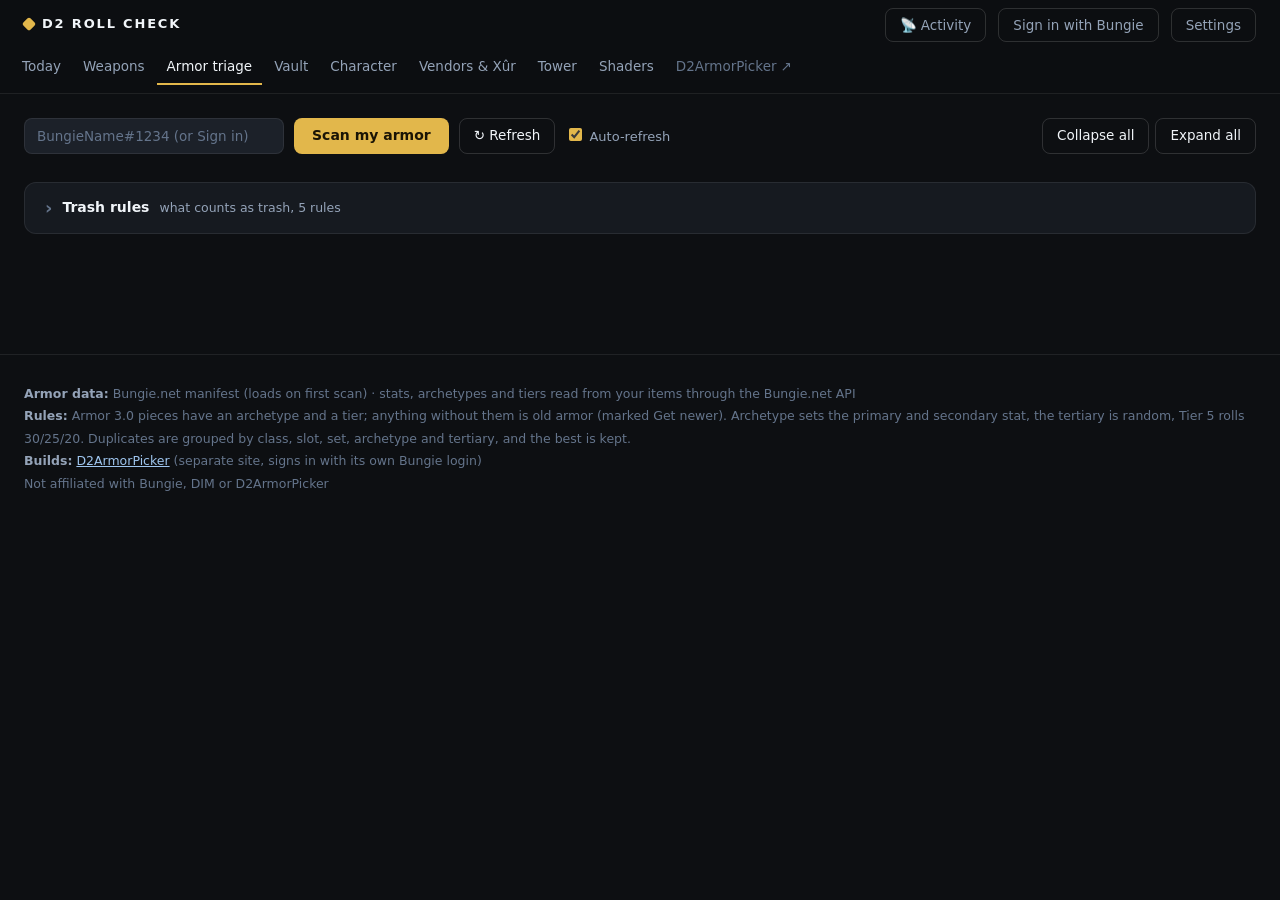
==== commit 938da70c: "New Tower page: vendor map, why a vendor glows, what you can't get, loot pool with rolls" ====
--- a/armor.html
+++ b/armor.html
@@ -252,6 +252,7 @@
     <a class="nav" href="vault.html?v=__BUILD__">Vault</a>
     <a class="nav" href="character.html?v=__BUILD__">Character</a>
     <a class="nav" href="vendors.html?v=__BUILD__">Vendors &amp; Xûr</a>
+    <a class="nav" href="tower.html?v=__BUILD__">Tower</a>
     <a class="nav" href="shaders.html?v=__BUILD__">Shaders</a>
     <a class="nav ext" href="https://d2armorpicker.com/" target="_blank" rel="noopener" title="Build loadouts from the armor you keep">D2ArmorPicker ↗</a>
   </nav>
--- a/theme.css
+++ b/theme.css
@@ -617,3 +617,4 @@
 .skiph{font-size:12px; font-weight:700; color:var(--text); margin-bottom:6px} .skiptiles{display:flex; flex-wrap:wrap; gap:4px}
 .skipt{width:44px; height:44px; border:1px solid #3a4150; border-radius:3px; overflow:hidden; display:flex; align-items:center; justify-content:center; background:#0A0C0F; color:var(--dim); font-size:11px}
 .skipt img{width:100%; height:100%} .skipt.r6{border-color:#c9a227} .skipt.r5{border-color:#7b4fd4} .skipt.r4{border-color:#4a7fc8}
+.invtabs{display:inline-flex;gap:6px;margin-left:14px;vertical-align:middle} .invtabs .chip{font-size:12px;padding:2px 10px}
